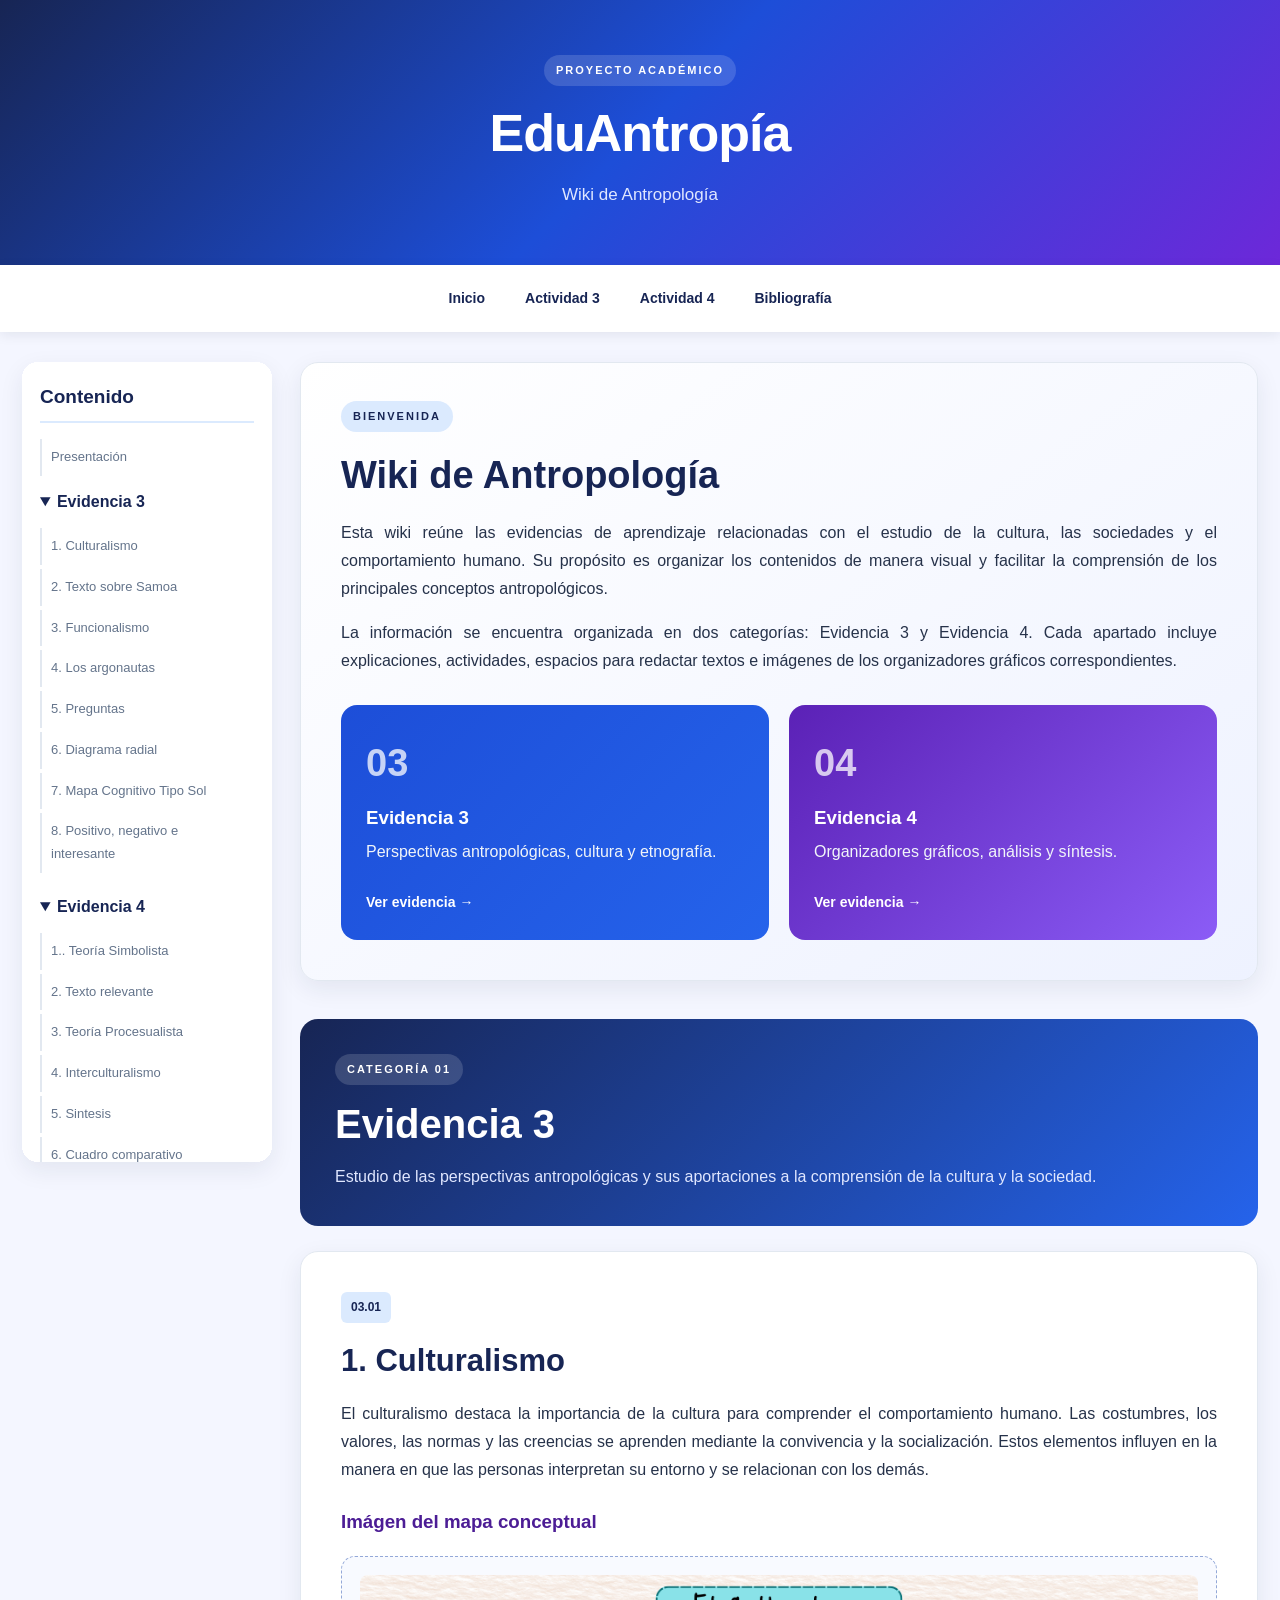
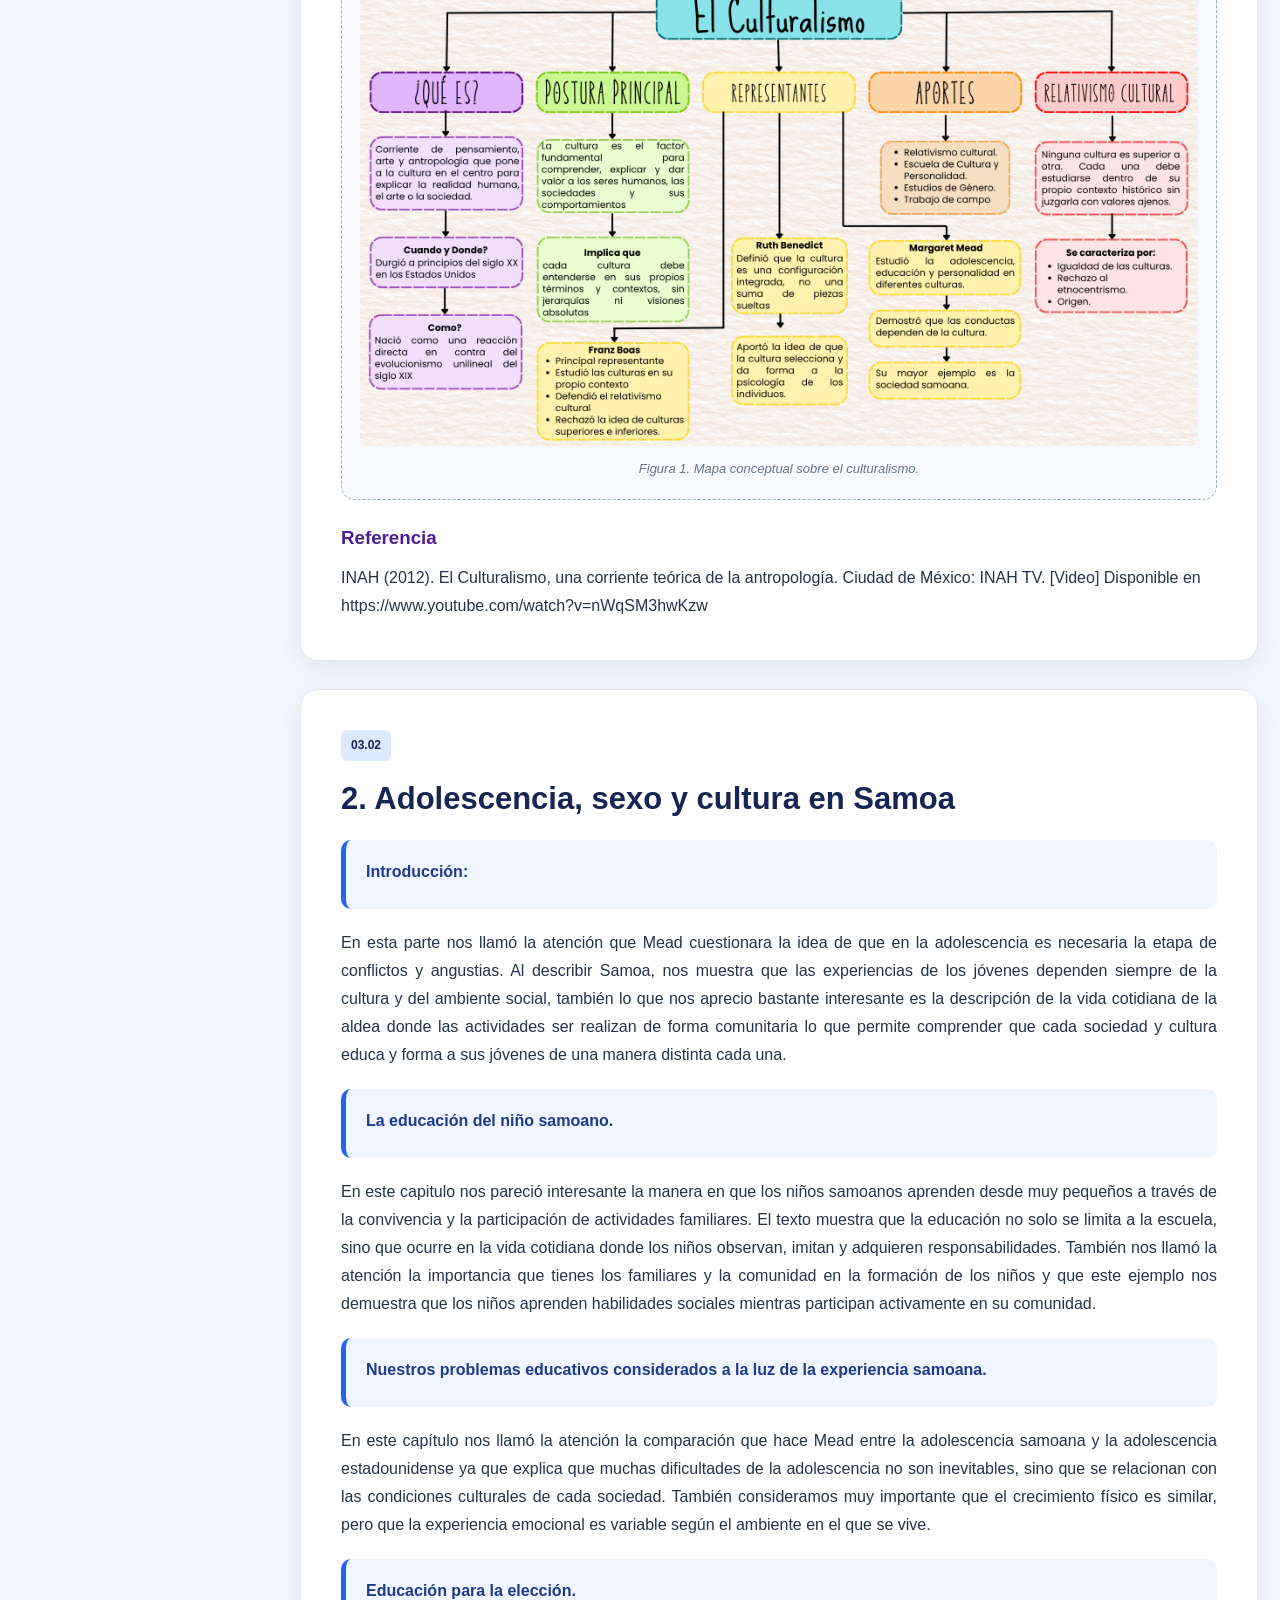
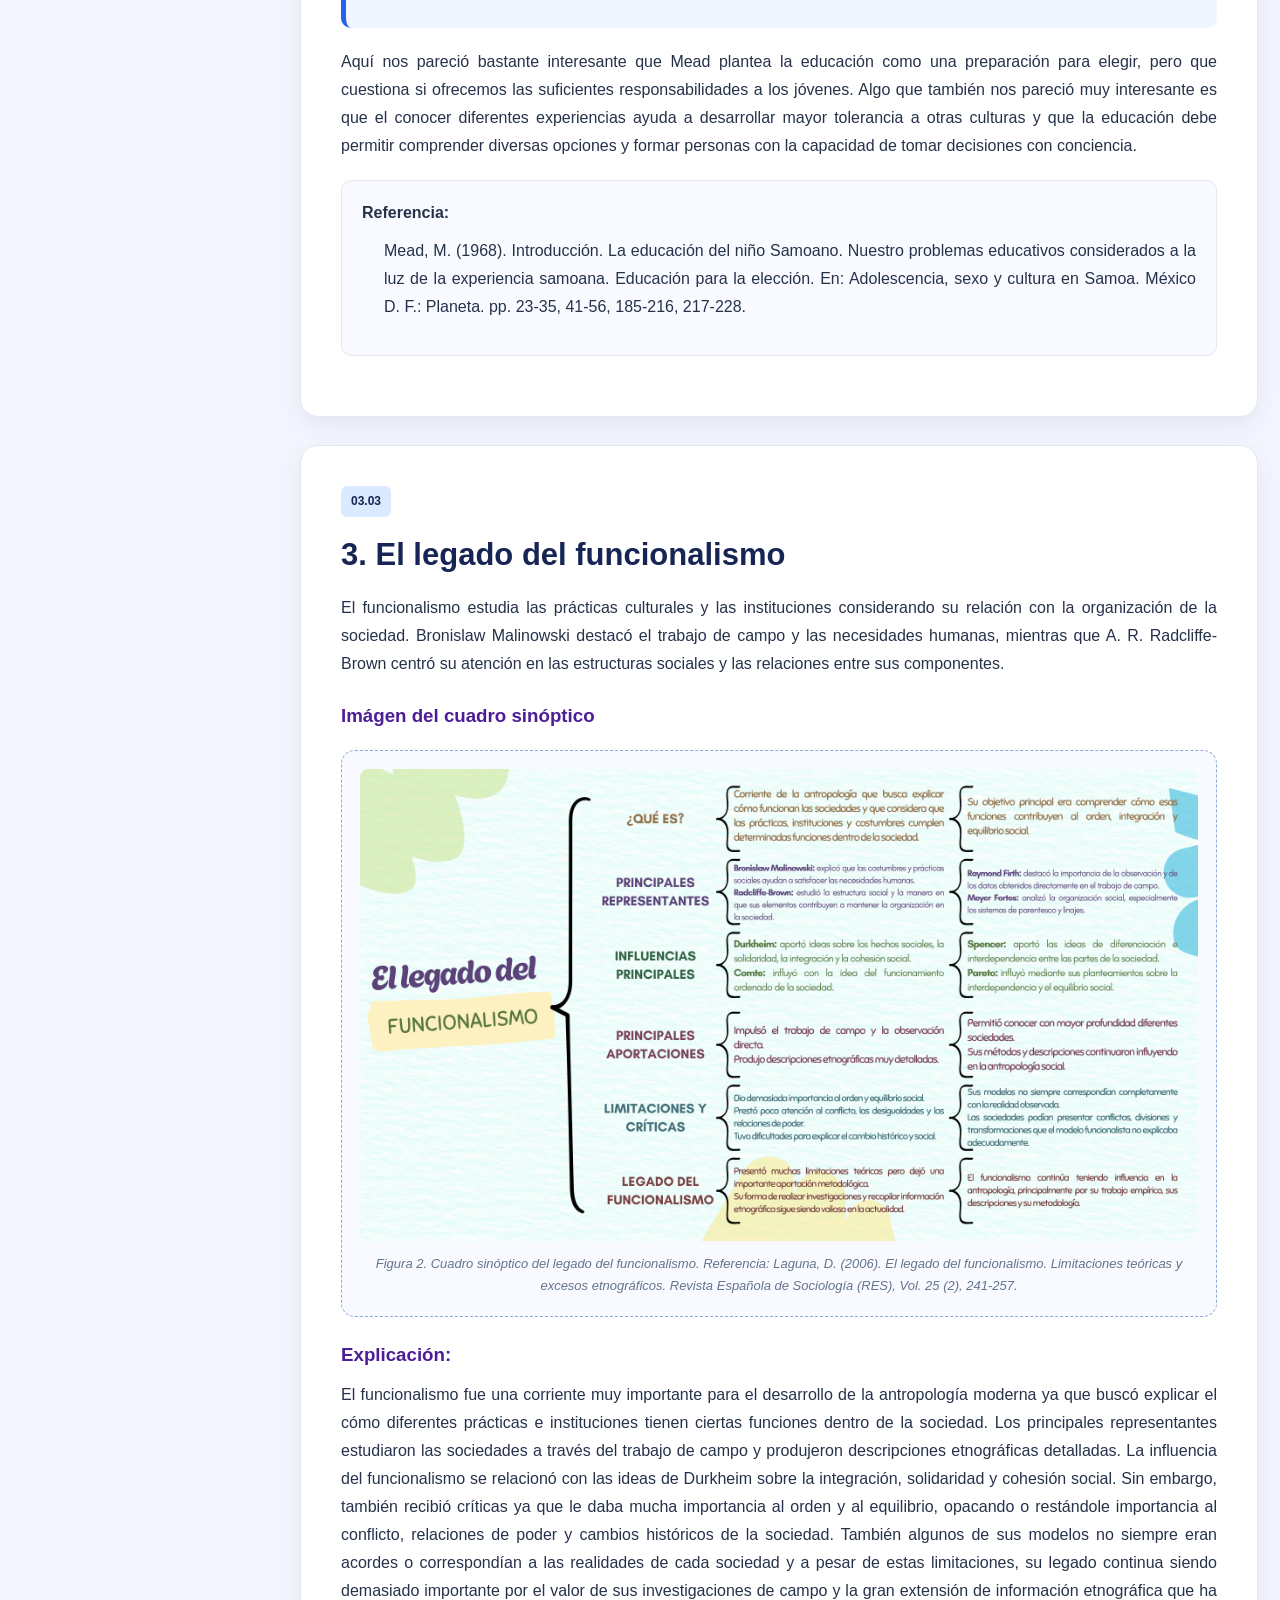
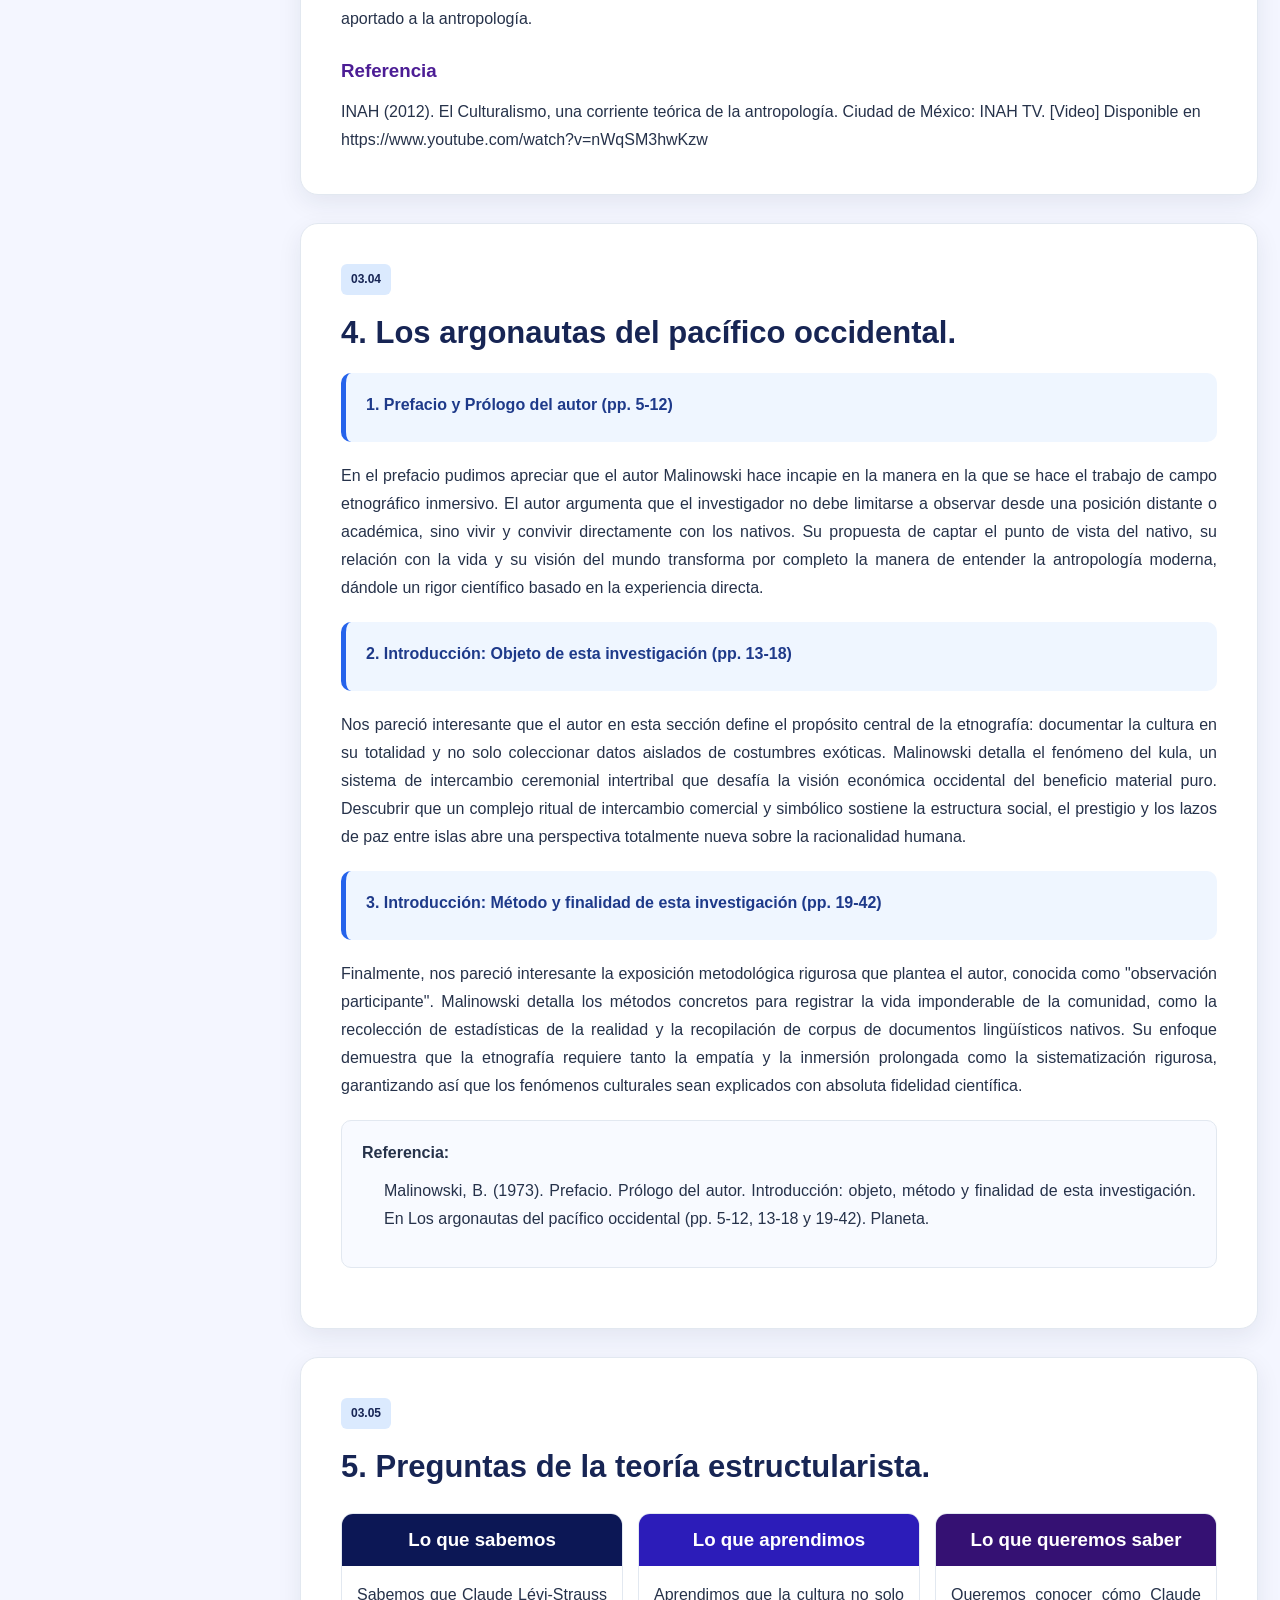
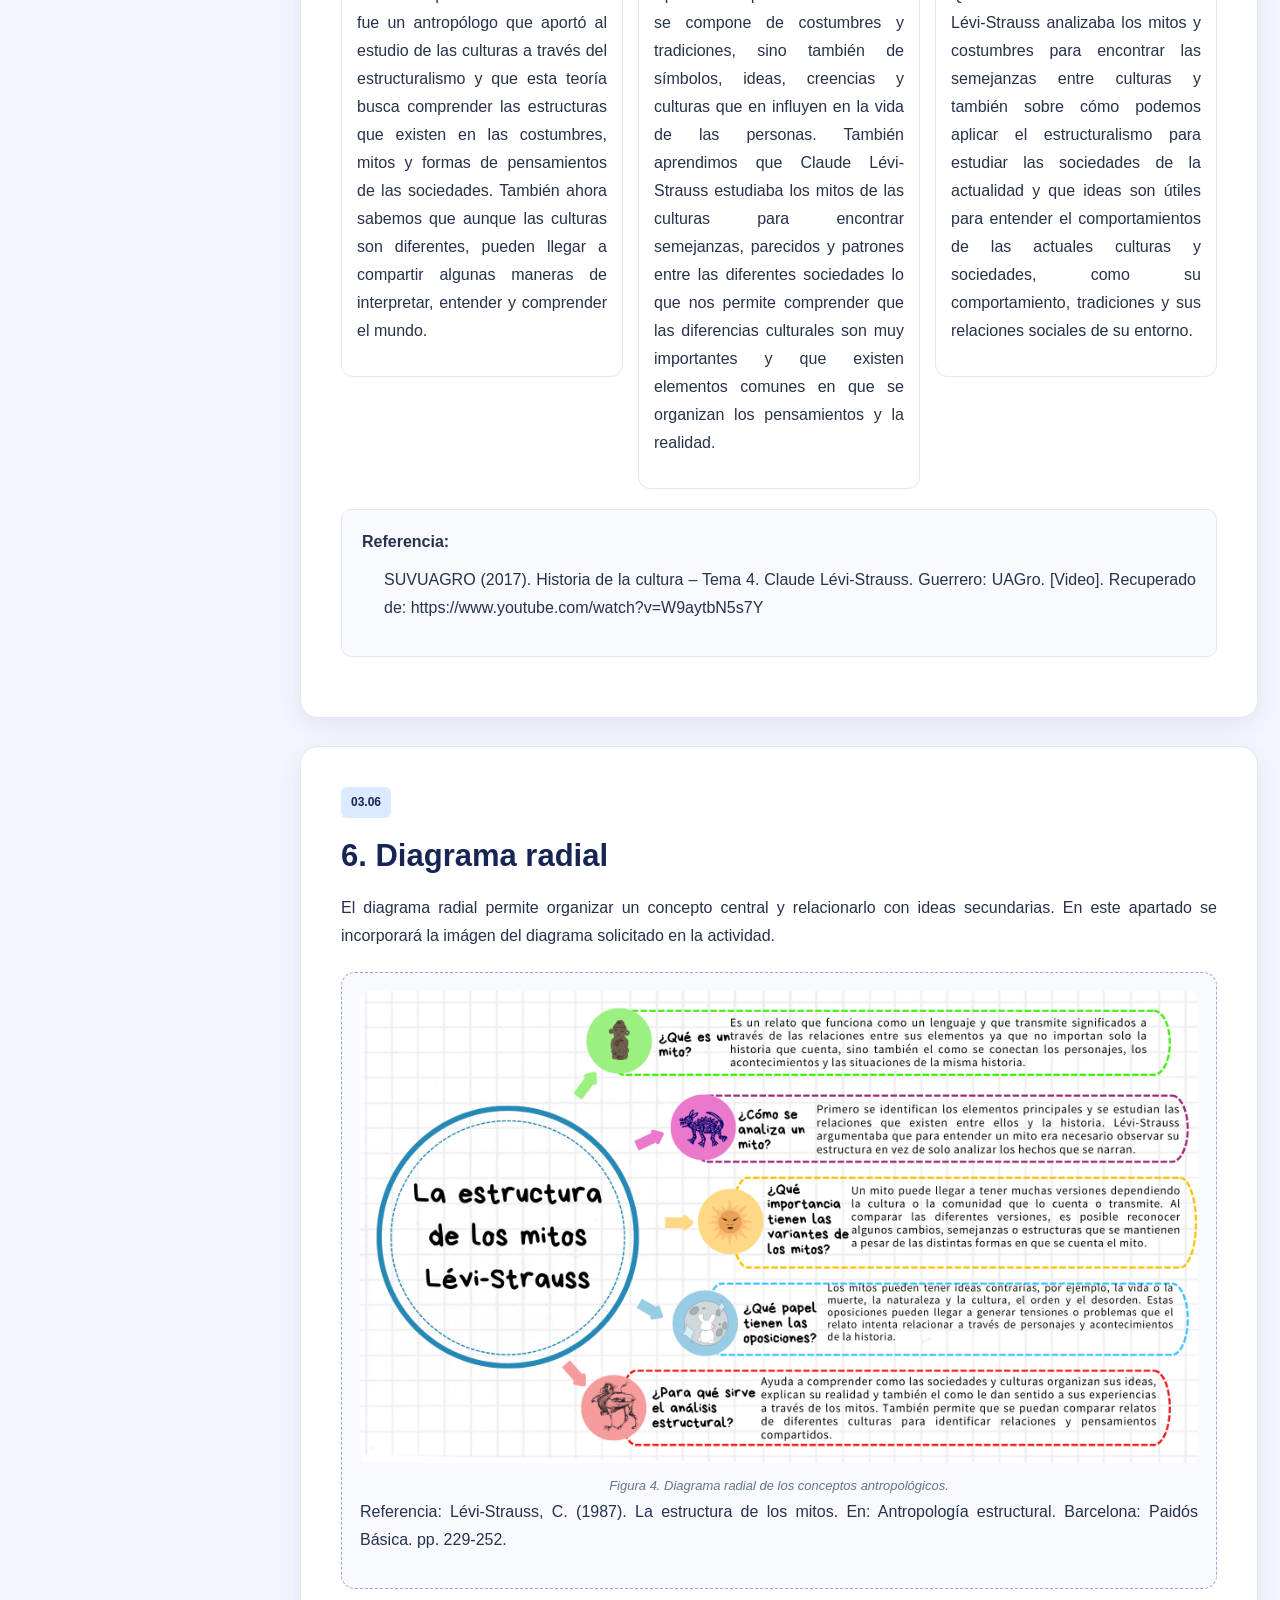
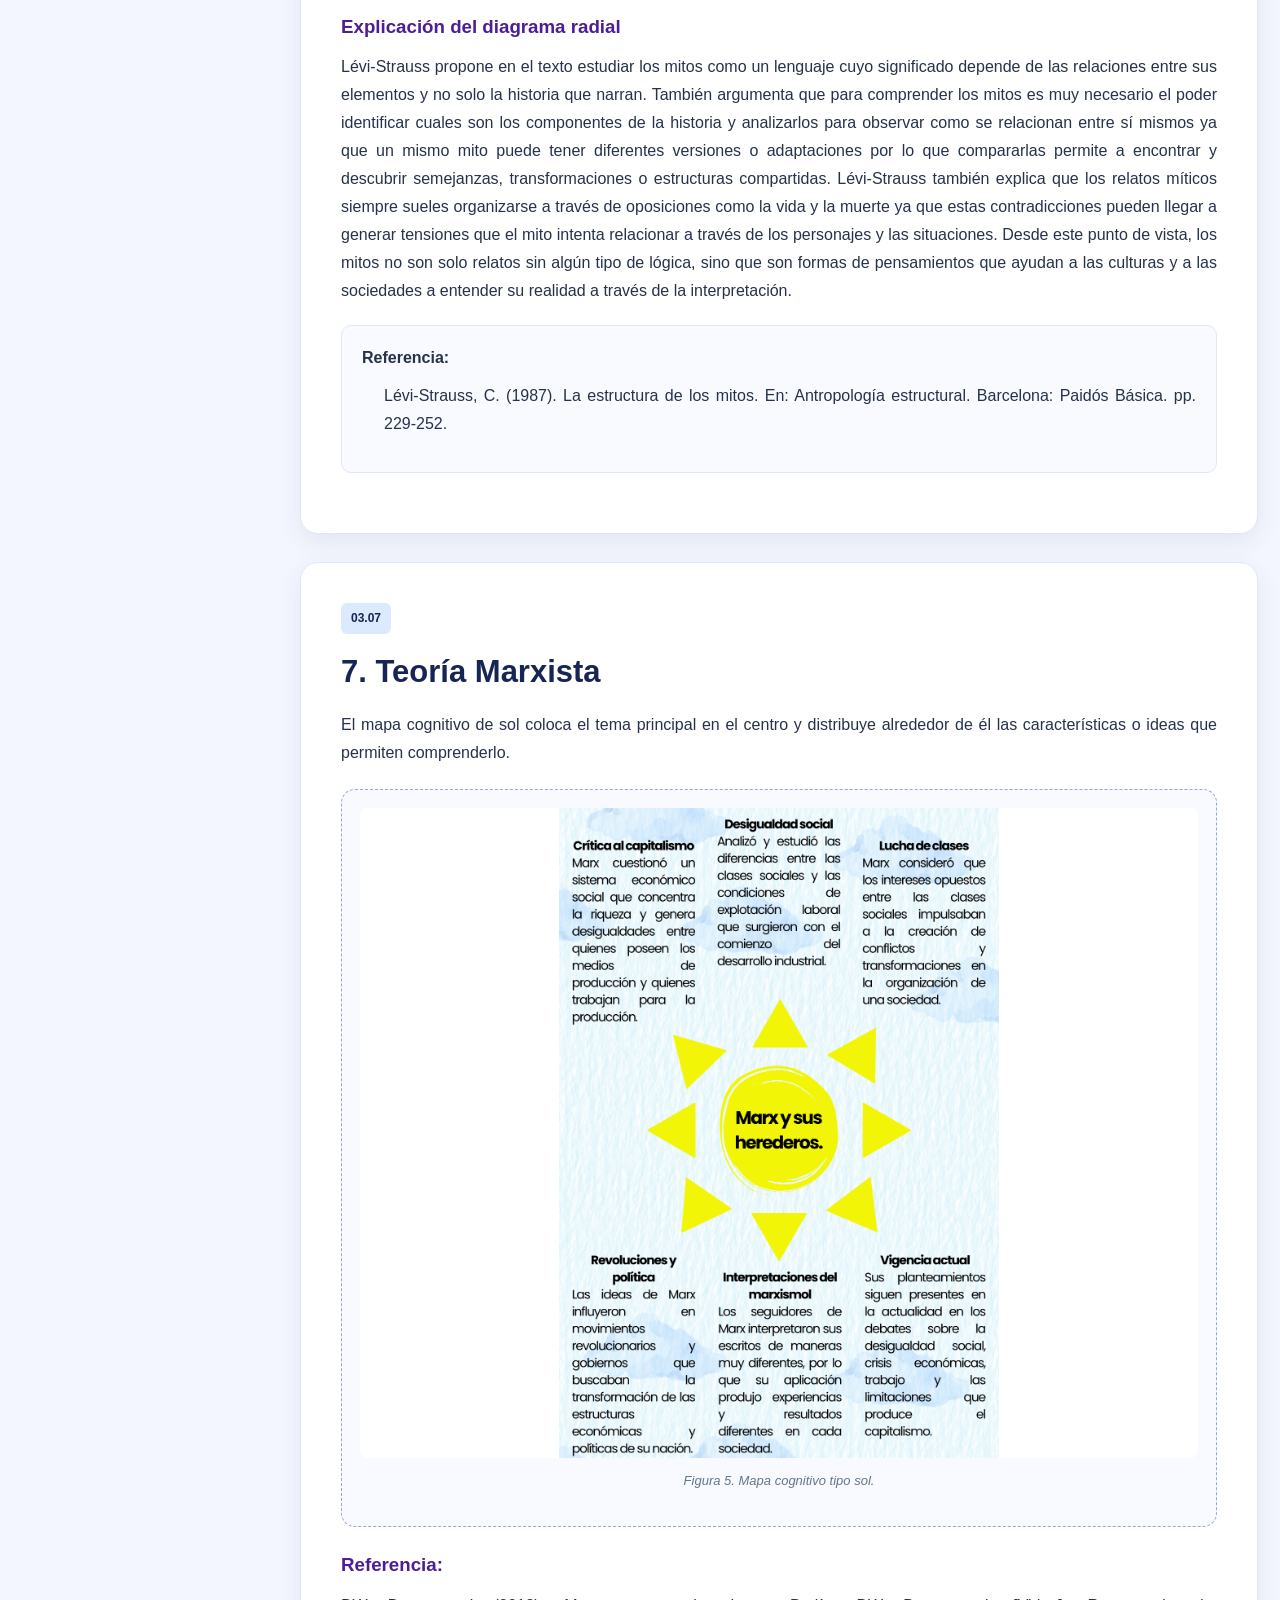
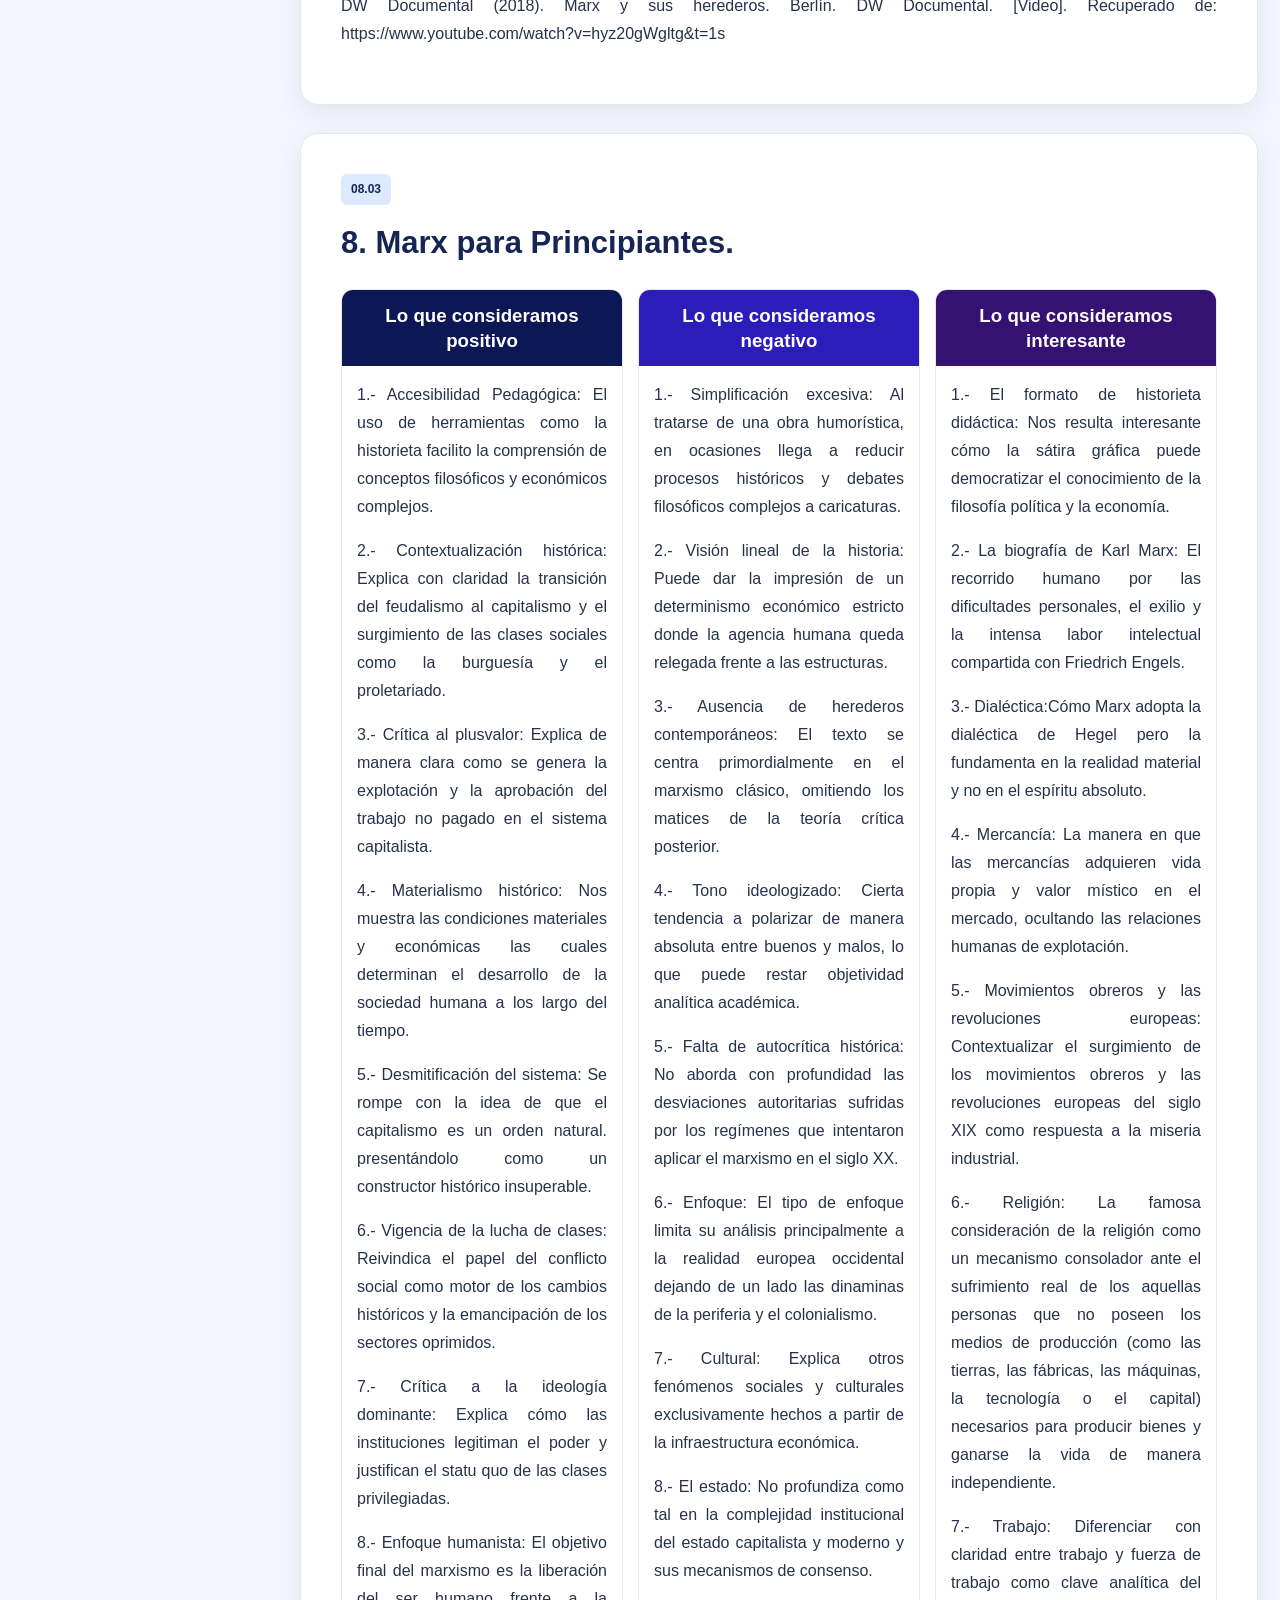
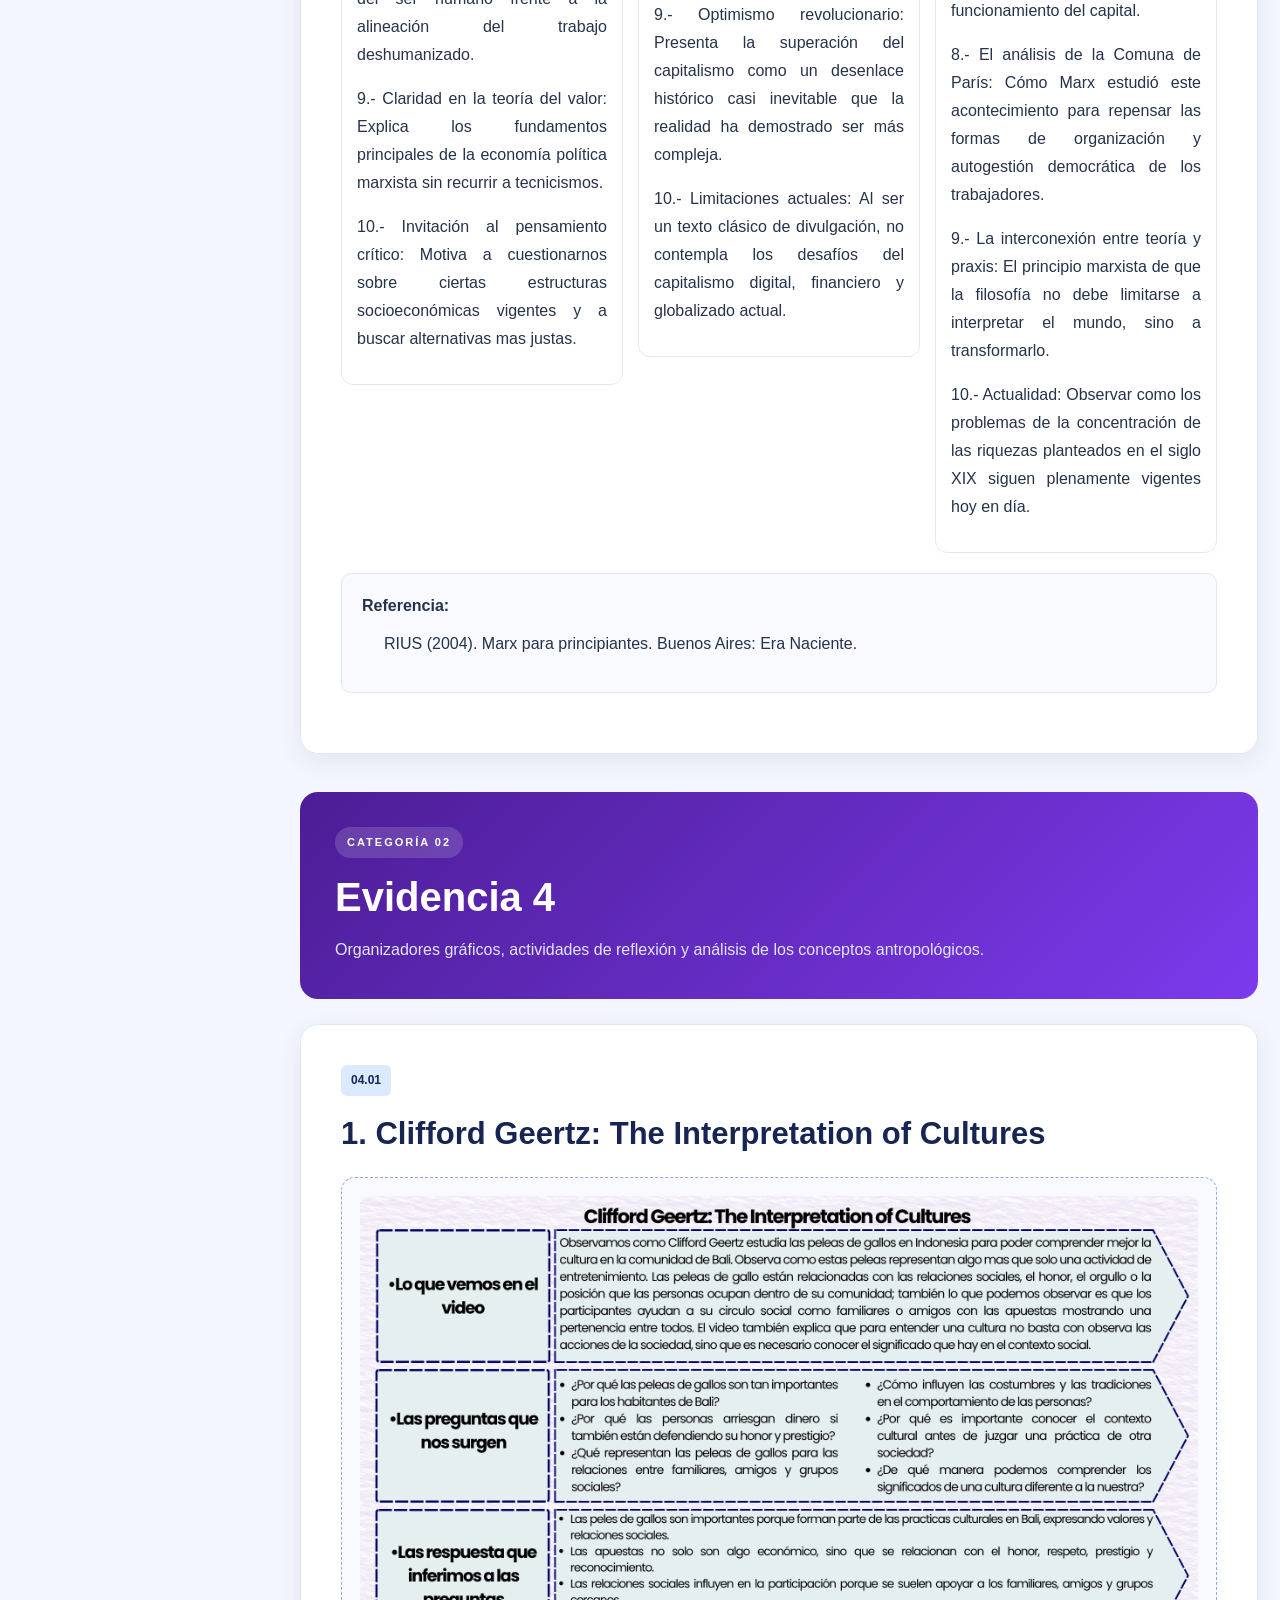
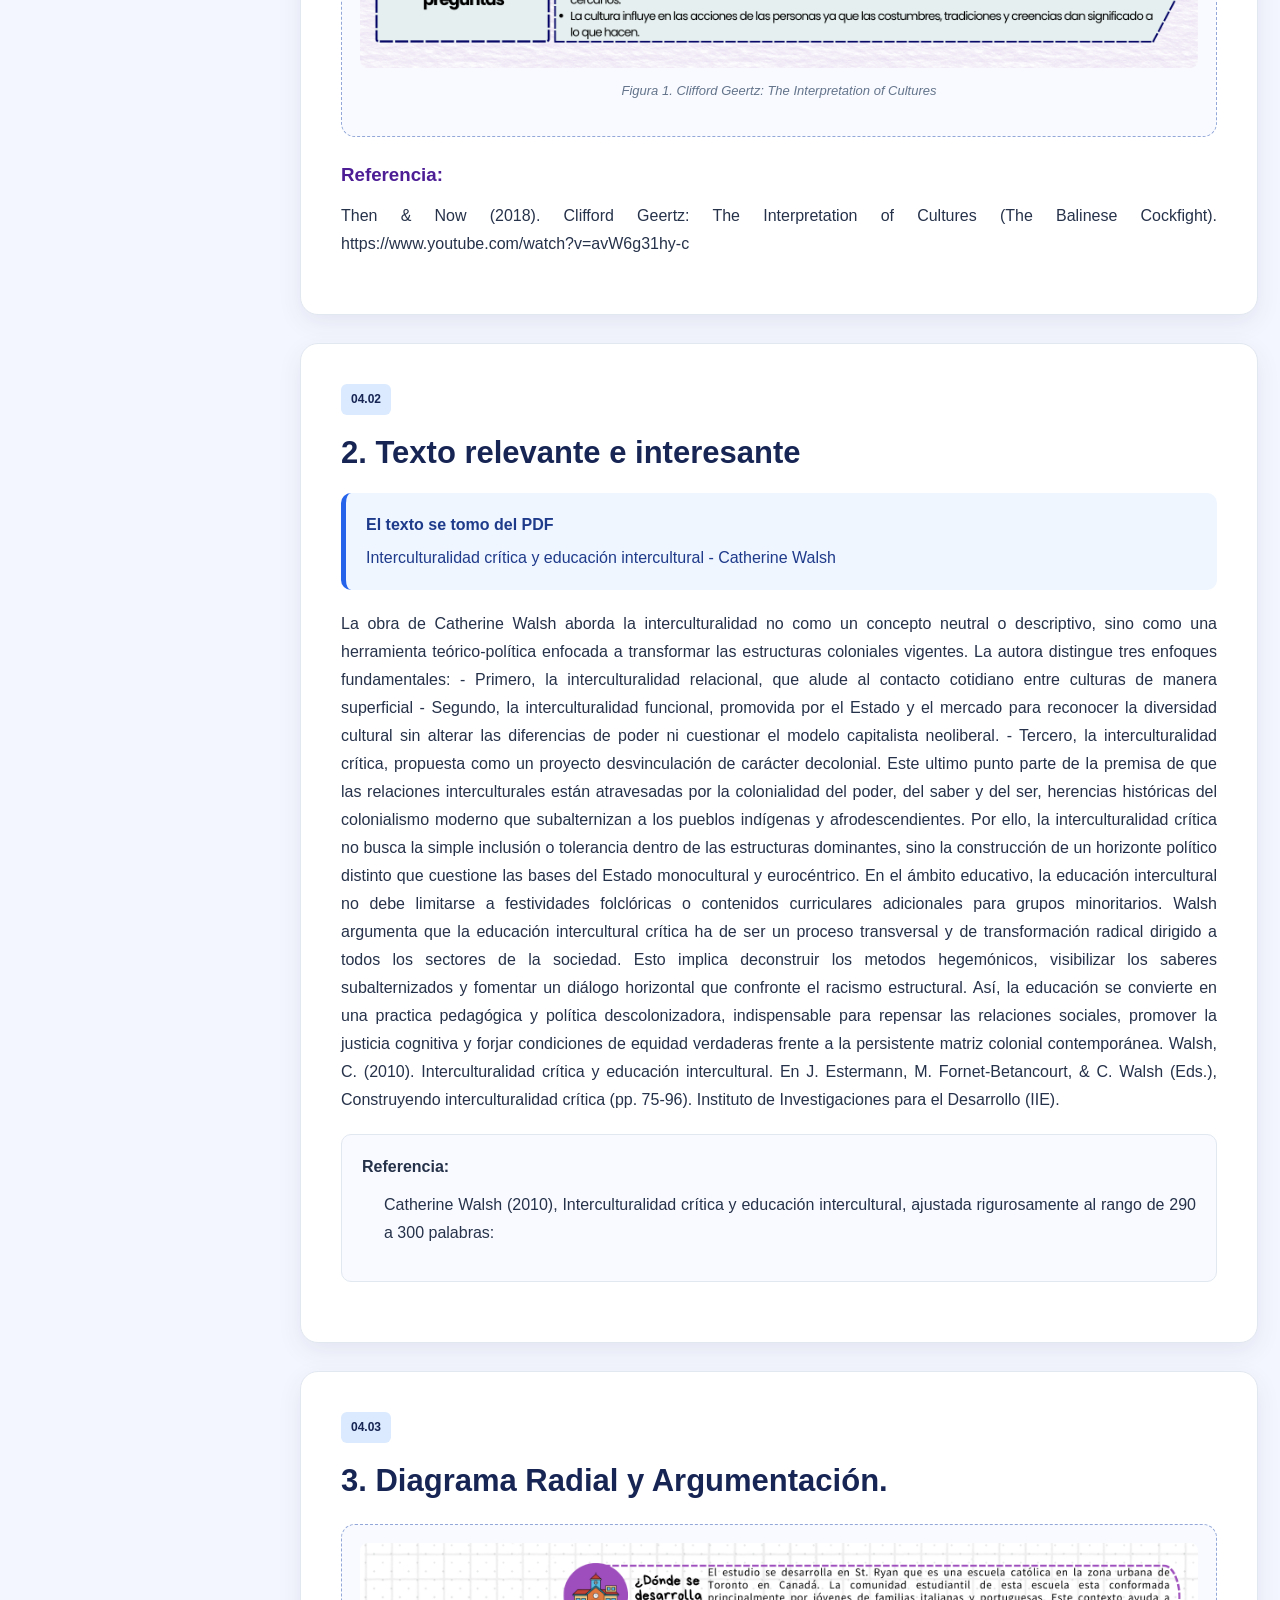
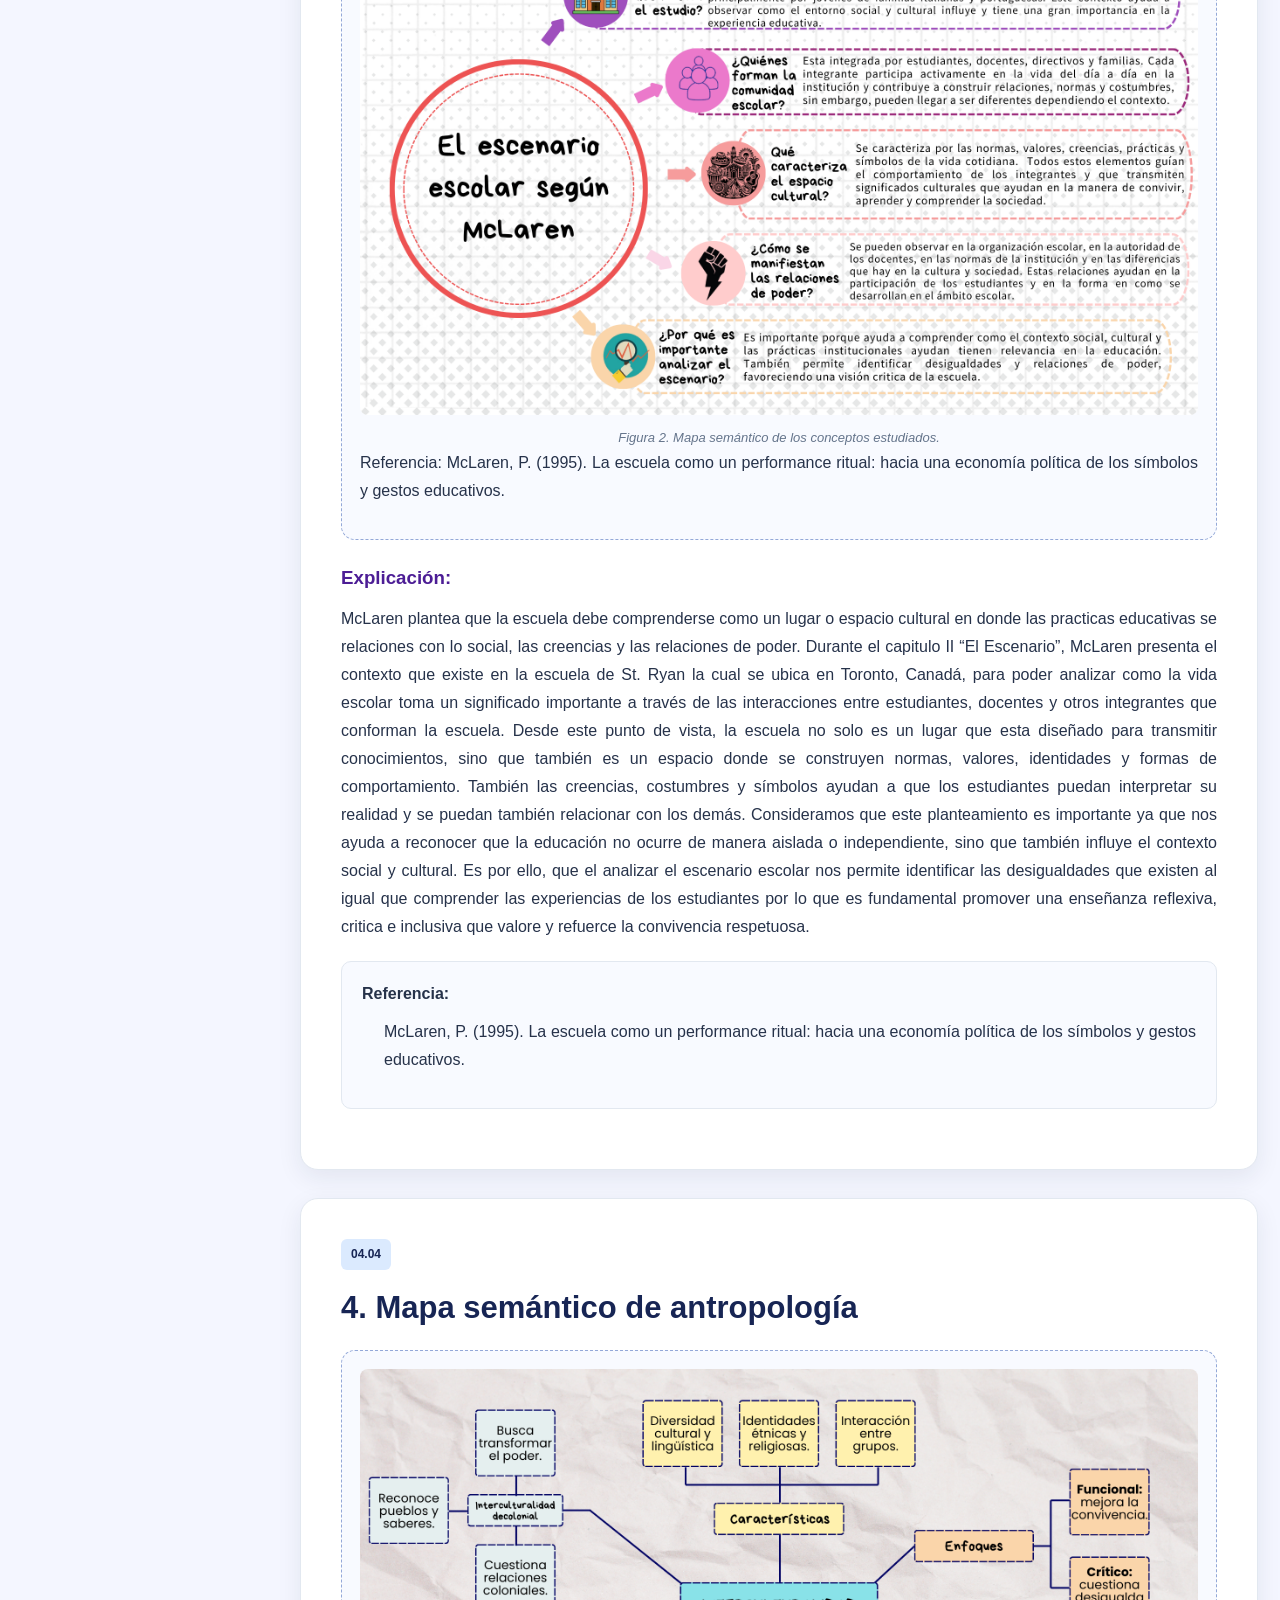
==== index.html @ 38ae7b13 "Rename EduAntropía.html to index.html" ====
<!DOCTYPE html>
<html lang="es">
<head>
    <meta charset="UTF-8">
    <meta name="viewport" content="width=device-width, initial-scale=1.0">
    <meta name="description" content="Wiki de Antropología con evidencias de aprendizaje 3 y 4.">
    <title>Wiki de Antropología | Actividades 3 y 4</title>
    <link rel="stylesheet" href="estilos.css">
</head>

<body>

    <!-- ENCABEZADO -->

    <header class="encabezado">
        <div class="encabezado-contenido">
            <span class="etiqueta">PROYECTO ACADÉMICO</span>
            <h1>EduAntropía</h1>
            <p>Wiki de Antropología</p>
        </div>
    </header>

    <!-- MENÚ PRINCIPAL -->

    <nav class="navegacion">
        <a href="#inicio">Inicio</a>
        <a href="#evidencia3">Actividad 3</a>
        <a href="#evidencia4">Actividad 4</a>
        <a href="#Bibliografía">Bibliografía</a>
    </nav>

    <main class="contenedor">

        <!-- MENÚ LATERAL -->

        <aside class="barra-lateral">
            <h2>Contenido</h2>

            <a href="#inicio">Presentación</a>

            <details open>
                <summary>Evidencia 3</summary>
                <a href="#culturalismo">1. Culturalismo</a>
                <a href="#samoa">2. Texto sobre Samoa</a>
                <a href="#funcionalismo">3. Funcionalismo</a>
                <a href="#argonautas">4. Los argonautas</a>
                <a href="#preguntas3">5. Preguntas</a>
                <a href="#radial">6. Diagrama radial</a>
                <a href="#mapa-sol">7. Mapa Cognitivo Tipo Sol</a>
                <a href="#pni">8. Positivo, negativo e interesante</a>
            </details>

            <details open>
                <summary>Evidencia 4</summary>
                <a href="#observaciones">1.. Teoría Simbolista </a>
                <a href="#texto-relevante">2. Texto relevante</a>
                <a href="#mapa-semantico">3. Teoría Procesualista</a>
                <a href="#interculturalidad">4. Interculturalismo</a>
                <a href="#sintesis">5. Sintesis</a>
                <a href="#comparativo">6. Cuadro comparativo</a>
            </details>

            <a href="#Bibliografía">Referencias</a>
        </aside>

        <!-- CONTENIDO -->

        <div class="contenido-principal">

            <!-- INICIO -->

            <section id="inicio" class="seccion portada">
                <span class="etiqueta">BIENVENIDA</span>
                <h2>Wiki de Antropología</h2>

                <p>
                    Esta wiki reúne las evidencias de aprendizaje relacionadas con
                    el estudio de la cultura, las sociedades y el comportamiento humano.
                    Su propósito es organizar los contenidos de manera visual y facilitar
                    la comprensión de los principales conceptos antropológicos.
                </p>

                <p>
                    La información se encuentra organizada en dos categorías:
                    Evidencia 3 y Evidencia 4. Cada apartado incluye explicaciones,
                    actividades, espacios para redactar textos e imágenes de los
                    organizadores gráficos correspondientes.
                </p>

                <div class="tarjetas-inicio">
                    <a href="#evidencia3" class="tarjeta tarjeta-azul">
                        <span class="numero-tarjeta">03</span>
                        <h3>Evidencia 3</h3>
                        <p>Perspectivas antropológicas, cultura y etnografía.</p>
                        <span class="boton-enlace">Ver evidencia →</span>
                    </a>

                    <a href="#evidencia4" class="tarjeta tarjeta-morada">
                        <span class="numero-tarjeta">04</span>
                        <h3>Evidencia 4</h3>
                        <p>Organizadores gráficos, análisis y síntesis.</p>
                        <span class="boton-enlace">Ver evidencia →</span>
                    </a>
                </div>
            </section>

            <!-- =====================================
                 EVIDENCIA 3
            ====================================== -->

            <section id="evidencia3" class="encabezado-evidencia">
                <span class="etiqueta">CATEGORÍA 01</span>
                <h2>Evidencia 3</h2>
                <p>
                    Estudio de las perspectivas antropológicas y sus aportaciones
                    a la comprensión de la cultura y la sociedad.
                </p>
            </section>

            <!-- 1. CULTURALISMO -->

            <section id="culturalismo" class="seccion">
                <span class="numero-seccion">03.01</span>
                <h2>1. Culturalismo</h2>

                <p>
                    El culturalismo destaca la importancia de la cultura para comprender
                    el comportamiento humano. Las costumbres, los valores, las normas y
                    las creencias se aprenden mediante la convivencia y la socialización.
                    Estos elementos influyen en la manera en que las personas interpretan
                    su entorno y se relacionan con los demás.
                </p>

                <h3>Imágen del mapa conceptual</h3>

                <div class="espacio-imagen">
                    <img
                        src="wiki.png"
                        alt="Mapa conceptual del culturalismo"
                        class="imagen-evidencia"
                    >
                    <p class="pie-imagen">
                        Figura 1. Mapa conceptual sobre el culturalismo.
                    </p>
                </div>

                <h3>Referencia</h3>

                <p1>INAH (2012). El Culturalismo, una corriente teórica de la antropología. Ciudad de México: INAH TV. [Video] Disponible en https://www.youtube.com/watch?v=nWqSM3hwKzw</p1>
                
            </section>

            <!-- 2. TEXTO DE SAMOA -->

            <section id="samoa" class="seccion">
                <span class="numero-seccion">03.02</span>
                <h2>2. Adolescencia, sexo y cultura en Samoa</h2>

                <div class="instrucciones">
                    <strong>Introducción:</strong>
                </div>

                <p>
                    En esta parte nos llamó la atención que Mead cuestionara la idea de que en la adolescencia es necesaria la etapa de conflictos y angustias. Al describir Samoa, nos muestra que las experiencias de los jóvenes dependen siempre de la cultura y del ambiente social, también lo que nos aprecio bastante interesante es la descripción de la vida cotidiana de la aldea donde las actividades ser realizan de forma comunitaria lo que permite comprender que cada sociedad y cultura educa y forma a sus jóvenes de una manera distinta cada una. 
                </p>

                <div class="instrucciones">
                    <strong>La educación del niño samoano.</strong>
                </div>

                <p>
                    En este capitulo nos pareció interesante la manera en que los niños samoanos aprenden desde muy pequeños a través de la convivencia y la participación de actividades familiares. El texto muestra que la educación no solo se limita a la escuela, sino que ocurre en la vida cotidiana donde los niños observan, imitan y adquieren responsabilidades. También nos llamó la atención la importancia que tienes los familiares y la comunidad en la formación de los niños y que este ejemplo nos demuestra que los niños aprenden habilidades sociales mientras participan activamente en su comunidad. 
                </p>

                 <div class="instrucciones">
                    <strong>Nuestros problemas educativos considerados a la luz de la experiencia samoana.</strong>
                </div>

                <p>
                    En este capítulo nos llamó la atención la comparación que hace Mead entre la adolescencia samoana y la adolescencia estadounidense ya que explica que muchas dificultades de la adolescencia no son inevitables, sino que se relacionan con las condiciones culturales de cada sociedad. También consideramos muy importante que el crecimiento físico es similar, pero que la experiencia emocional es variable según el ambiente en el que se vive. 
                </p>

                 <div class="instrucciones">
                    <strong>Educación para la elección.</strong>
                </div>

                <p>
                    Aquí nos pareció bastante interesante que Mead plantea la educación como una preparación para elegir, pero que cuestiona si ofrecemos las suficientes responsabilidades a los jóvenes. Algo que también nos pareció muy interesante es que el conocer diferentes experiencias ayuda a desarrollar mayor tolerancia a otras culturas y que la educación debe permitir comprender diversas opciones y formar personas con la capacidad de tomar decisiones con conciencia. 
                </p>


                <div class="ayuda-escritura">
                    <strong>Referencia:</strong>
                    <ul>
                        <p>
                            Mead, M. (1968). Introducción. La educación del niño Samoano. Nuestro problemas educativos considerados a la luz de la experiencia samoana. Educación para la elección. En: Adolescencia, sexo y cultura en Samoa. México D. F.: Planeta. pp. 23-35, 41-56, 185-216, 217-228.
                        </p>
                    </ul>
                </div>
               
            </section>

            <!-- 3. FUNCIONALISMO -->

            <section id="funcionalismo" class="seccion">
                <span class="numero-seccion">03.03</span>
                <h2>3. El legado del funcionalismo</h2>

                <p>
                    El funcionalismo estudia las prácticas culturales y las instituciones
                    considerando su relación con la organización de la sociedad.
                    Bronislaw Malinowski destacó el trabajo de campo y las necesidades
                    humanas, mientras que A. R. Radcliffe-Brown centró su atención en
                    las estructuras sociales y las relaciones entre sus componentes.
                </p>

                <h3>Imágen del cuadro sinóptico</h3>

                <div class="espacio-imagen">
                    <img
                        src="3.3.png"
                        alt="Cuadro sinóptico sobre el funcionalismo"
                        class="imagen-evidencia"
                    >
                    <p class="pie-imagen">
                        Figura 2. Cuadro sinóptico del legado del funcionalismo.
                        Referencia: Laguna, D. (2006). El legado del funcionalismo. Limitaciones teóricas y excesos etnográficos. Revista Española de Sociología (RES), Vol. 25 (2), 241-257.
                    </p>
                </div>

                <h3>Explicación:</h3>

                <p>El funcionalismo fue una corriente muy importante para el desarrollo de la antropología moderna ya que buscó explicar el cómo diferentes prácticas e instituciones tienen ciertas funciones dentro de la sociedad. Los principales representantes estudiaron las sociedades a través del trabajo de campo y produjeron descripciones etnográficas detalladas. La influencia del funcionalismo se relacionó con las ideas de Durkheim sobre la integración, solidaridad y cohesión social. Sin embargo, también recibió críticas ya que le daba mucha importancia al orden y al equilibrio, opacando o restándole importancia al conflicto, relaciones de poder y cambios históricos de la sociedad. También algunos de sus modelos no siempre eran acordes o correspondían a las realidades de cada sociedad y a pesar de estas limitaciones, su legado continua siendo demasiado importante por el valor de sus investigaciones de campo y la gran extensión de información etnográfica que ha aportado a la antropología. </p>

                <h3>Referencia</h3>

                <p1>INAH (2012). El Culturalismo, una corriente teórica de la antropología. Ciudad de México: INAH TV. [Video] Disponible en https://www.youtube.com/watch?v=nWqSM3hwKzw</p1>
                
            </section>

            <!-- 4. ARGONAUTAS -->

            <section id="argonautas" class="seccion">
                <span class="numero-seccion">03.04</span>
                <h2>4. Los argonautas del pacífico occidental.</h2>

                <div class="instrucciones">
                    <strong>1. Prefacio y Prólogo del autor (pp. 5-12)</strong>
                </div>

                <p>
                    En el prefacio pudimos apreciar que el autor Malinowski hace incapie en la manera en la que se hace el trabajo de campo etnográfico inmersivo. El autor argumenta que el investigador no debe limitarse a observar desde una posición distante o académica, sino vivir y convivir directamente con los nativos. Su propuesta de captar el punto de vista del nativo, su relación con la vida y su visión del mundo transforma por completo la manera de entender la antropología moderna, dándole un rigor científico basado en la experiencia directa.
                </p>

                <div class="instrucciones">
                    <strong>2. Introducción: Objeto de esta investigación (pp. 13-18) </strong>
                </div>

                <p>
                    Nos pareció interesante que el autor en esta sección define el propósito central de la etnografía: documentar la cultura en su totalidad y no solo coleccionar datos aislados de costumbres exóticas. Malinowski detalla el fenómeno del kula, un sistema de intercambio ceremonial intertribal que desafía la visión económica occidental del beneficio material puro. Descubrir que un complejo ritual de intercambio comercial y simbólico sostiene la estructura social, el prestigio y los lazos de paz entre islas abre una perspectiva totalmente nueva sobre la racionalidad humana.
                </p>

                 <div class="instrucciones">
                    <strong>3. Introducción: Método y finalidad de esta investigación (pp. 19-42) </strong>
                </div>

                <p>
                    Finalmente, nos pareció interesante la exposición metodológica rigurosa que plantea el autor, conocida como "observación participante". Malinowski detalla los métodos concretos para registrar la vida imponderable de la comunidad, como la recolección de estadísticas de la realidad y la recopilación de corpus de documentos lingüísticos nativos. Su enfoque demuestra que la etnografía requiere tanto la empatía y la inmersión prolongada como la sistematización rigurosa, garantizando así que los fenómenos culturales sean explicados con absoluta fidelidad científica.
                </p>

                <div class="ayuda-escritura">
                    <strong>Referencia:</strong>
                    <ul>
                        <p>
                            Malinowski, B. (1973). Prefacio. Prólogo del autor. Introducción: objeto, método y finalidad de esta investigación. En Los argonautas del pacífico occidental (pp. 5-12, 13-18 y 19-42). Planeta.
                        </p>
                    </ul>
                </div>
            </section>

            <!-- 5. PREGUNTAS -->

            <section id="preguntas3" class="seccion">
                <span class="numero-seccion">03.05</span>
                <h2>5. Preguntas de la teoría estructularista.</h2>

                <div class="pni-contenedor">
                    <article class="pni-columna positivo">
                        <h3>Lo que sabemos</h3>
                        <p>Sabemos que Claude Lévi-Strauss fue un antropólogo que aportó al estudio de las culturas a través del estructuralismo y que esta teoría busca comprender las estructuras que existen en las costumbres, mitos y formas de pensamientos de las sociedades. También ahora sabemos que aunque las culturas son diferentes, pueden llegar a compartir algunas maneras de interpretar, entender y comprender el mundo.</p>
                    </article>

                    <article class="pni-columna negativo">
                        <h3>Lo que aprendimos</h3>
                        <p>Aprendimos que la cultura no solo se compone de costumbres y tradiciones, sino también de símbolos, ideas, creencias y culturas que en influyen en la vida de las personas. También aprendimos que Claude Lévi-Strauss estudiaba los mitos de las culturas para encontrar semejanzas, parecidos y patrones entre las diferentes sociedades lo que nos permite comprender que las diferencias culturales son muy importantes y que existen elementos comunes en que se organizan los pensamientos y la realidad. </p>
                    </article>

                    <article class="pni-columna interesante">
                        <h3>Lo que queremos saber</h3>
                        <p>Queremos conocer cómo Claude Lévi-Strauss analizaba los mitos y costumbres para encontrar las semejanzas entre culturas y también sobre cómo podemos aplicar el estructuralismo para estudiar las sociedades de la actualidad y que ideas son útiles para entender el comportamientos de las actuales culturas y sociedades, como su comportamiento, tradiciones y sus relaciones sociales de su entorno.</p>
                    </article>
                </div>

                <div class="ayuda-escritura">
                    <strong>Referencia:</strong>
                    <ul>
                        <p>
                            SUVUAGRO (2017). Historia de la cultura – Tema 4.  Claude Lévi-Strauss. Guerrero: UAGro. [Video]. Recuperado de: https://www.youtube.com/watch?v=W9aytbN5s7Y 
                        </p>
                    </ul>
                </div>
            </section>

             <!-- 1. DIAGRAMA RADIAL -->

            <section id="radial" class="seccion">
                <span class="numero-seccion">03.06</span>
                <h2>6. Diagrama radial</h2>

                <p>
                    El diagrama radial permite organizar un concepto central y relacionarlo
                    con ideas secundarias. En este apartado se incorporará la imágen del
                    diagrama solicitado en la actividad.
                </p>

                <div class="espacio-imagen">
                    <img
                        src="radial diagrama.png"
                        alt="Diagrama radial de antropología"
                        class="imagen-evidencia"
                    >
                    <p class="pie-imagen">
                        Figura 4. Diagrama radial de los conceptos antropológicos.</p>
                        <p>
                        Referencia: Lévi-Strauss, C. (1987). La estructura de los mitos. En: Antropología estructural. Barcelona: Paidós Básica. pp. 229-252.
                    </p>
                </div>

                <h3>Explicación del diagrama radial</h3>

                <p>Lévi-Strauss propone en el texto estudiar los mitos como un lenguaje cuyo significado depende de las relaciones entre sus elementos y no solo la historia que narran. También argumenta que para comprender los mitos es muy necesario el poder identificar cuales son los componentes de la historia y analizarlos para observar como se relacionan entre sí mismos ya que un mismo mito puede tener diferentes versiones o adaptaciones por lo que compararlas permite a encontrar y descubrir semejanzas, transformaciones o estructuras compartidas. Lévi-Strauss también explica que los relatos míticos siempre sueles organizarse a través de oposiciones como la vida y la muerte ya que estas contradicciones pueden llegar a generar tensiones que el mito intenta relacionar a través de los personajes y las situaciones. Desde este punto de vista, los mitos no son solo relatos sin algún tipo de lógica, sino que son formas de pensamientos que ayudan a las culturas y a las sociedades a entender su realidad a través de la interpretación. </p>

                <div class="ayuda-escritura">
                    <strong>Referencia:</strong>
                    <ul>
                        <p>
                            Lévi-Strauss, C. (1987). La estructura de los mitos. En: Antropología estructural. Barcelona: Paidós Básica. pp. 229-252.
                        </p>
                    </ul>
                </div>
            </section>

            <!-- 2. MAPA COGNITIVO DE SOL -->

            <section id="mapa-sol" class="seccion">
                <span class="numero-seccion">03.07</span>
                <h2>7. Teoría Marxista</h2>

                <p>
                    El mapa cognitivo de sol coloca el tema principal en el centro y
                    distribuye alrededor de él las características o ideas que permiten
                    comprenderlo.
                </p>

                <div class="espacio-imagen">
                    <img
                        src="sol.png"
                        alt="Mapa cognitivo de sol"
                        class="imagen-evidencia"
                    >
                    <p class="pie-imagen">
                        Figura 5. Mapa cognitivo tipo sol.</p>
                    </p>
                </div>

                <h3>Referencia:</h3>

                <p> DW Documental (2018). Marx y sus herederos. Berlín. DW Documental. [Video]. Recuperado de: https://www.youtube.com/watch?v=hyz20gWgltg&t=1s </p>
            </section>

            <!-- 3. PNI -->

            <section id="pni" class="seccion">
                <span class="numero-seccion">08.03</span>
                <h2>8. Marx para Principiantes.</h2>

                <div class="pni-contenedor">
                    <article class="pni-columna positivo">
                        <h3>Lo que consideramos positivo</h3>
                        <p>1.- Accesibilidad Pedagógica: El uso de herramientas como la historieta facilito la comprensión de conceptos filosóficos y económicos complejos. </p>
                        <p>2.- Contextualización histórica: Explica con claridad la transición del feudalismo al capitalismo y el surgimiento de las clases sociales como la burguesía y el proletariado. </p>
                        <p>3.- Crítica al plusvalor: Explica de manera clara como se genera la explotación y la aprobación del trabajo no pagado en el sistema capitalista.</p>
                        <p>4.- Materialismo histórico: Nos muestra las condiciones materiales y económicas las cuales determinan el desarrollo de la sociedad humana a los largo del tiempo. </p>
                        <p>5.- Desmitificación del sistema: Se rompe con la idea de que el capitalismo es un orden natural. presentándolo como un constructor histórico insuperable. </p>
                        <p>6.- Vigencia de la lucha de clases: Reivindica el papel del conflicto social como motor de los cambios históricos y la emancipación de los sectores oprimidos.</p>
                        <p>7.- Crítica a la ideología dominante: Explica cómo las instituciones legitiman el poder y justifican el statu quo de las clases privilegiadas.</p>
                        <p>8.- Enfoque humanista: El objetivo final del marxismo es la liberación del ser humano frente a la alineación del trabajo deshumanizado. </p>
                        <p>9.- Claridad en la teoría del valor: Explica los fundamentos principales de la economía política marxista sin recurrir a tecnicismos.</p>
                        <p>10.- Invitación al pensamiento crítico: Motiva a cuestionarnos sobre ciertas estructuras socioeconómicas vigentes y a buscar alternativas mas justas.  </p>
                    </article>

                    <article class="pni-columna negativo">
                        <h3>Lo que consideramos negativo</h3>
                        <p>1.- Simplificación excesiva: Al tratarse de una obra humorística, en ocasiones llega a reducir procesos históricos y debates filosóficos complejos a caricaturas.</p>
                        <p>2.- Visión lineal de la historia: Puede dar la impresión de un determinismo económico estricto donde la agencia humana queda relegada frente a las estructuras.</p>
                        <p>3.- Ausencia de herederos contemporáneos: El texto se centra primordialmente en el marxismo clásico, omitiendo los matices de la teoría crítica posterior.</p>
                        <p>4.- Tono ideologizado: Cierta tendencia a polarizar de manera absoluta entre buenos y malos, lo que puede restar objetividad analítica académica.</p>
                        <p>5.- Falta de autocrítica histórica: No aborda con profundidad las desviaciones autoritarias sufridas por los regímenes que intentaron aplicar el marxismo en el siglo XX.</p>
                        <p>6.- Enfoque: El tipo de enfoque limita su análisis principalmente a la realidad europea occidental dejando de un lado las dinaminas de la periferia y el colonialismo. </p>
                        <p>7.- Cultural: Explica otros fenómenos sociales y culturales exclusivamente hechos a partir de la infraestructura económica. </p>
                        <p>8.- El estado: No profundiza como tal en la complejidad institucional del estado capitalista y moderno y sus mecanismos de consenso. </p>
                        <p>9.- Optimismo revolucionario: Presenta la superación del capitalismo como un desenlace histórico casi inevitable que la realidad ha demostrado ser más compleja. </p>
                        <p>10.- Limitaciones actuales: Al ser un texto clásico de divulgación, no contempla los desafíos del capitalismo digital, financiero y globalizado actual.</p>
                    </article>

                    <article class="pni-columna interesante">
                        <h3>Lo que consideramos interesante</h3>
                        <p>1.- El formato de historieta didáctica: Nos resulta interesante cómo la sátira gráfica puede democratizar el conocimiento de la filosofía política y la economía.</p>
                    <p>2.- La biografía de Karl Marx: El recorrido humano por las dificultades personales, el exilio y la intensa labor intelectual compartida con Friedrich Engels.</p>
                    <p>3.- Dialéctica:Cómo Marx adopta la dialéctica de Hegel pero la fundamenta en la realidad material y no en el espíritu absoluto.</p>
                    <p>4.- Mercancía: La manera en que las mercancías adquieren vida propia y valor místico en el mercado, ocultando las relaciones humanas de explotación.</p>
                    <p>5.- Movimientos obreros y las revoluciones europeas: Contextualizar el surgimiento de los movimientos obreros y las revoluciones europeas del siglo XIX como respuesta a la miseria industrial.</p>
                    <p>6.- Religión: La famosa consideración de la religión como un mecanismo consolador ante el sufrimiento real de los aquellas personas que no poseen los medios de producción (como las tierras, las fábricas, las máquinas, la tecnología o el capital) necesarios para producir bienes y ganarse la vida de manera independiente.</p>
                    <p>7.- Trabajo: Diferenciar con claridad entre trabajo y fuerza de trabajo como clave analítica del funcionamiento del capital.</p>
                    <p>8.- El análisis de la Comuna de París: Cómo Marx estudió este acontecimiento para repensar las formas de organización y autogestión democrática de los trabajadores.</p>
                    <p>9.- La interconexión entre teoría y praxis: El principio marxista de que la filosofía no debe limitarse a interpretar el mundo, sino a transformarlo.</p>
                    <p>10.- Actualidad:  Observar como los problemas de la concentración de las riquezas planteados en el siglo XIX siguen plenamente vigentes hoy en día.</p>
                    </article>
                </div>

                <div class="ayuda-escritura">
                    <strong>Referencia:</strong>
                    <ul>
                        <p>
                            RIUS (2004). Marx para principiantes. Buenos Aires: Era Naciente.
                        </p>
                    </ul>
                </div>
            </section>

            <!-- =====================================
                 EVIDENCIA 4
            ====================================== -->

            <section id="evidencia4" class="encabezado-evidencia encabezado-morado">
                <span class="etiqueta">CATEGORÍA 02</span>
                <h2>Evidencia 4</h2>
                <p>
                    Organizadores gráficos, actividades de reflexión y análisis
                    de los conceptos antropológicos.
                </p>
            </section>

           

            <!-- 4. OBSERVACIONES Y PREGUNTAS -->

            <section id="observaciones" class="seccion">
                <span class="numero-seccion">04.01</span>
                <h2>1. Clifford Geertz: The Interpretation of Cultures </h2>

                <div class="espacio-imagen">
                    <img
                        src="flechas.png"
                        alt="Mapa cognitivo de sol"
                        class="imagen-evidencia"
                    >
                    <p class="pie-imagen">
                        Figura 1. Clifford Geertz: The Interpretation of Cultures</p>
                    </p>
                </div>

                <h3>Referencia:</h3>

                <p>Then & Now (2018). Clifford Geertz: The Interpretation of Cultures (The Balinese Cockfight). https://www.youtube.com/watch?v=avW6g31hy-c</p>
                
            </section>

            <!-- 5. TEXTO RELEVANTE -->

            <section id="texto-relevante" class="seccion">
                <span class="numero-seccion">04.02</span>
                <h2>2. Texto relevante e interesante</h2>

                <div class="instrucciones">
                    <strong>El texto se tomo del PDF</strong>
                    <p>
                        Interculturalidad crítica y educación intercultural - Catherine Walsh
                    </p>
                </div>

                <p>La obra de Catherine Walsh aborda la interculturalidad no como un concepto neutral o descriptivo, sino como una herramienta teórico-política enfocada a transformar las estructuras coloniales vigentes. La autora distingue tres enfoques fundamentales:
                -  Primero, la interculturalidad relacional, que alude al contacto cotidiano entre culturas de manera superficial
                - Segundo, la interculturalidad funcional, promovida por el Estado y el mercado para reconocer la diversidad cultural sin alterar las diferencias de poder ni cuestionar el modelo capitalista neoliberal.
                - Tercero, la interculturalidad crítica, propuesta como un proyecto desvinculación de carácter decolonial.

                Este ultimo punto parte de la premisa de que las relaciones interculturales están atravesadas por la colonialidad del poder, del saber y del ser, herencias históricas del colonialismo moderno que subalternizan a los pueblos indígenas y afrodescendientes. Por ello, la interculturalidad crítica no busca la simple inclusión o tolerancia dentro de las estructuras dominantes, sino la construcción de un horizonte político distinto que cuestione las bases del Estado monocultural y eurocéntrico.
                En el ámbito educativo, la educación intercultural no debe limitarse a festividades folclóricas o contenidos curriculares adicionales para grupos minoritarios. Walsh argumenta que la educación intercultural crítica ha de ser un proceso transversal y de transformación radical dirigido a todos los sectores de la sociedad. Esto implica deconstruir los metodos hegemónicos, visibilizar los saberes subalternizados y fomentar un diálogo horizontal que confronte el racismo estructural. Así, la educación se convierte en una practica pedagógica y política descolonizadora, indispensable para repensar las relaciones sociales, promover la justicia cognitiva y forjar condiciones de equidad verdaderas frente a la persistente matriz colonial contemporánea. 
                Walsh, C. (2010). Interculturalidad crítica y educación intercultural. En J. Estermann, M. Fornet-Betancourt, & C. Walsh (Eds.), Construyendo interculturalidad crítica (pp. 75-96). Instituto de Investigaciones para el Desarrollo (IIE).</p>

                <div class="ayuda-escritura">
                    <strong>Referencia:</strong>
                    <ul>
                        <p>
                            Catherine Walsh (2010), Interculturalidad crítica y educación intercultural, ajustada rigurosamente al rango de 290 a 300 palabras:
                        </p>
                    </ul>
                </div>
            </section>

            <!-- 6. MAPA SEMÁNTICO -->

            <section id="mapa-semantico" class="seccion">
                <span class="numero-seccion">04.03</span>
                <h2>3. Diagrama Radial y Argumentación.</h2>

                <div class="espacio-imagen">
                    <img
                        src="El escenario escolar según McLaren.png"
                        alt="Mapa semántico de antropología"
                        class="imagen-evidencia"
                    >
                    <p class="pie-imagen">
                        Figura 2. Mapa semántico de los conceptos estudiados.</p>
                        <p>
                        Referencia: McLaren, P. (1995). La escuela como un performance ritual: hacia una economía política de los símbolos y gestos educativos.
                    </p>
                </div>

                <h3>Explicación: </h3>

                <p>McLaren plantea que la escuela debe comprenderse como un lugar o espacio cultural en donde las practicas educativas se relaciones con lo social, las creencias y las relaciones de poder. Durante el capitulo II “El Escenario”, McLaren presenta el contexto que existe en la escuela de St. Ryan la cual se ubica en Toronto, Canadá, para poder analizar como la vida escolar toma un significado importante a través de las interacciones entre estudiantes, docentes y otros integrantes que conforman la escuela. 
                Desde este punto de vista, la escuela no solo es un lugar que esta diseñado para transmitir conocimientos, sino que también es un espacio donde se construyen normas, valores, identidades y formas de comportamiento. También las creencias, costumbres y símbolos ayudan a que los estudiantes puedan interpretar su realidad y se puedan también relacionar con los demás. 
                Consideramos que este planteamiento es importante ya que nos ayuda a reconocer que la educación no ocurre de manera aislada o independiente, sino que también influye el contexto social y cultural.  Es por ello, que el analizar el escenario escolar nos permite identificar las desigualdades que existen al igual que comprender las experiencias de los estudiantes por lo que es fundamental promover una enseñanza reflexiva, critica e inclusiva que valore y refuerce la convivencia respetuosa. </p>

                <div class="ayuda-escritura">
                    <strong>Referencia:</strong>
                    <ul>
                        <p>
                            McLaren, P. (1995). La escuela como un performance ritual: hacia una economía política de los símbolos y gestos educativos.
                        </p>
                    </ul>
                </div>

            </section>   
              

            <!-- 7. SÍNTESIS -->

            <section id="interculturalidad" class="seccion">
                <span class="numero-seccion">04.04</span>
                <h2>4. Mapa semántico de antropología</h2>

                <div class="espacio-imagen">
                    <img
                        src="INTERCULTURALIDAD.png"
                        alt="Mapa semántico de antropología"
                        class="imagen-evidencia"
                    >
                    <p class="pie-imagen">
                        Figura 3. Mapa semántico de los conceptos estudiados.</p>
                        <p>
                        Referencia: Dietz, G. (2017). Interculturalidad: una aproximación antropológica. Perfiles educativos, 39(156), 192-207.</p>
                </div>

                <h3>Explicación: </h3>

                <p>Podemos entender que la interculturalidad es más que solo convivencia entre personas de distintas culturas ya que implica analizar y entender cómo se construyen sus relaciones sociales. Dietz explica en el texto que estas interacciones influyen en las personas a través de la lengua, la etnicidad, religión, creencias, nacionalidad o las relaciones de poder por lo que no basta solo reconocer que existen diferencias, sino que también es necesario identificar las desigualdades y la exclusión que afectan a los ciertos grupos. 
                    Dietz también menciona una interculturalidad funcional, que está orientada a mejorar la comunicación y la convivencia sin tener que modificar las estructuras que ya existen. También se menciona la interculturalidad critica que cuestionas las desigualdades históricas por lo que plantea analizar y entender la diferencia y la diversidad ya que cada dimensión permite enter un aparte de la realidad social.
                    En el ámbito educativo, este punto de vista o perspectiva exige que se evite lo más que pueda la creación de estereotipos y no   atribuir las diversas dificultades escolares únicamente a la cultura que tiene cada estudiante al igual que su realidad social por lo que la escuela debe favorecer el dialogo, el reconocimiento a las distintas identidades culturales y una participación equitativa. Por ellos, consideramos que la interculturalidad no solo consiste en tolerar, sino en revisar las ideas y prácticas de los demás para así contribuir a una sociedad mas justa, inclusiva y respetuosa. </p>

                <div class="ayuda-escritura">
                    <strong>Referencia:</strong>
                    <ul>
                        <p>
                            Dietz, G. (2017). Interculturalidad: una aproximación antropológica. Perfiles educativos, 39(156), 192-207
                        </p>
                    </ul>
                </div>
            </section>

            <!-- 5. SINTESIS -->
            <section id="sintesis" class="seccion">
                <span class="numero-seccion"> 04.05</span>
                <h2>5. Colonialidad</h2>

                <div class="instrucciones">
                    <strong>El texto se tomo del PDF</strong>
                    <p>
                        Persona, tiempo y conducta en Bali. En La interpretación de las culturas - Clifford Geertz.
                    </p>
                </div>

                <p>
                El texto de Clifford Geertz, Persona, tiempo y conducta en Bali, hace que tengamos una perspectiva distinta sobre cómo las concepciones de la identidad, la temporalidad y la acción social no son universales, sino construcciones culturales profundamente arraigadas en sistemas simbólicos particulares.
                Uno de los aspectos más relevantes e interesantes es la manera en que Geertz analiza la noción de persona en la sociedad balinesa. Lejos de concebir al individuo como un sujeto autónomo, psicológicamente profundo y único —como suele hacerse en Occidente—, el autor demuestra que en Bali la identidad se estructura a través de un elaborado sistema de títulos de parentesco, nombres de orden de nacimiento y términos de tecnonimia que despersonalizan al individuo para insertarlo en un orden social estandarizado y permanente. La persona es vista como un actor que desempeña un papel preestablecido en un escenario institucionalizado, donde lo importante no es la idiosincrasia íntima, sino la representación adecuada de las formas culturales.
                Asimismo, resulta sumamente interesante el tratamiento del tiempo. En lugar de un tiempo lineal, progresivo e histórico, Geertz describe una concepción temporal que tiende a anular el devenir histórico mediante calendarios rituales complejos que enfatizan la repetición y el carácter estático del presente. Esta temporalidad circular refuerza un modelo de conducta desprovisto de clímax dramáticos acumulativos, donde las acciones se orientan a mantener el equilibrio cósmico y social.
                En suma, el texto destaca por desmontar la universalidad de la naturaleza humana individualista, demostrando que tanto el concepto de "yo" como la experiencia del tiempo son artefactos culturales que modelan la conducta cotidiana. Esto resulta de gran valor para comprender la diversidad antropológica y la fuerza constitutiva de los símbolos en la vida social. </p>


                <div class="ayuda-escritura">
                    <strong>Referencia:</strong>
                    <ul>
                        <p>
                            Geertz, C. (2006). Persona, tiempo y conducta en Bali. En La interpretación de las culturas (pp. 299-238). Gedisa.
                        </p>
                    </ul>
                </div>

            </section>

            <!-- 6. CUADRO COMPARATIVO -->

            <section id="comparativo" class="seccion">
                <span class="numero-seccion">04.06</span>
                <h2>6. Cuadro comparativo General</h2>

                <div class="espacio-imagen">
                    <img
                        src="1RA PARTE.png"
                        alt="Cuadro comparativo de las perspectivas antropológicas"
                        class="imagen-evidencia"
                    >
                    <img
                        src="2RA PARTE.png"
                        alt="Cuadro comparativo de las perspectivas antropológicas"
                        class="imagen-evidencia"
                    >
                    <p class="pie-imagen">
                        Figura 4. Cuadro comparativo de las perspectivas antropológicas.
                    </p>
                </div>

            </section>

            <!-- CONCLUSIÓN -->

            <section id="Bibliografía" class="seccion Bibliografía">
                <span class="etiqueta">BIBLIOGRAFÍA</span>
                <h2>Referencias</h2>

                <div class="ayuda-escritura">
                    <strong></strong>
                    <ul>
                        <p>
                            1.- Antropología UNLAM (2021). Entrevista a Margaret Mead. Recuperado de: https://www.youtube.com/watch?v=WsN3_9wRonQ
                        </p>
                        <p>2.- Dietz, G. (2017). Interculturalidad: una aproximación antropológica. Perfiles educativos, 39(156), 192-207.</p>
                        <p>3.- Geertz, C. (2006). Persona, tiempo y conducta en Bali. En La interpretación de las culturas. Barcelona: Gedisa. pp. 299-238.</p>
                        <p>4.- Ilich, I. (2016). La represión del dominio vernáculo. En: Hornedo, B. (comp.) Iván Ilich, un humanista radical. Barcelona: Fondo de Cultura Económica, Ediciones La Llave.</p>
                        <p>5.- INAH (2012). El Culturalismo, una corriente teórica de la antropología. Ciudad de México: INAH TV. Recuperado de: https://www.youtube.com/watch?v=nWqSM3hwKzw</p>
                        <p>6.- Laguna, D. (2006). El legado del funcionalismo. Limitaciones teóricas y excesos etnográficos. Revista Española de Sociología (RES), Vol. 25 (2), 241-257.</p>
                        <p>7.- Lévi-Strauss, C. (1987). La estructura de los mitos. En: Antropología estructural. Barcelona: Paidós Básica. pp. 229-252.</p>
                        <p>8.- Malinowski, B. (1973). Prefacio. Prólogo del autor. Introducción: objeto, método y finalidad de esta investigación. En: Los argonautas del pacífico occidental. México, D. F.: Planeta. pp. 5-12, 13-18 y 19-42.</p>
                        <p>9.- McLaren, P. (1995). La escuela como un performance ritual: hacia una economía política de los símbolos y gestos educativos.</p>
                        <p>10.- Mead, M. (1968). Introducción. La educación del niño samoano. Nuestros problemas educativos considerados a la luz de la experiencia samoana. Educación para la elección. En: Adolescencia, sexo y cultura en Samoa. México D. F.: Planeta. pp. 23-35, 41-56, 185-216, 217-228.</p>
                        <p>11.- RIUS (2004). Marx para principiantes. Buenos Aires: Era Naciente.</p>
                        <p>12.- SUVUAGRO (2017). Historia de la cultura – Tema 2. Bronislaw Malinowski. Guerrero: UAGro. Recuperado de: https://www.youtube.com/watch?v=48blFXPeWsI</p>
                        <p>13.- Then & Now (2018). Clifford Geertz: The Interpretation of Cultures (The Balinese Cockfight). Recuperado de: https://www.youtube.com/watch?v=avW6g31hy-c </p>
                        <p>14.- Walsh, C. (2010). Interculturalidad crítica y educación intercultural. En: Construyendo interculturalidad crítica, La Paz: IIE. pp. 75-96.</p>
                    </ul>
                </div>

                <div class="frase-final">
                    La antropología permite comprender la diversidad humana
                    mediante el estudio de la cultura, la sociedad y sus transformaciones.
                </div>
            </section>

        </div>
    </main>

    <!-- PIE DE PÁGINA: DOS LOGOTIPOS -->

    <footer class="pie-pagina">

        <div class="footer-contenido">

            <div class="footer-logo">
                <img src="Escudo_BUAP_Negativo.png" alt="Logotipo institucional izquierdo">
            </div>

            <div class="footer-texto">
                <h3>Wiki de Antropología</h3>
                <p>Dulce Alejeandra Neri Aguilar.</p>
                <p>Raymundo Reyes Vázquez.</p>
            </div>

            <div class="footer-logo">
                <img src="images.png" alt="Logotipo institucional derecho">
            </div>

        </div>

        <div class="copyright">
            © 2026 Wiki de Antropología | Proyecto académico | Docente: María Guadalupe Huerta Morales.
        </div>

    </footer>

    <button id="volverArriba" aria-label="Volver arriba" title="Volver arriba">
        ↑
    </button>

    <script src="script.js"></script>

</body>
</html>
---- estilos.css ----
/* =====================================
   1. CONFIGURACIÓN GENERAL
===================================== */

:root {
    --azul-oscuro: #172554;
    --azul: #2563eb;
    --azul-claro: #dbeafe;
    --morado-oscuro: #4c1d95;
    --morado: #7c3aed;
    --morado-claro: #ede9fe;
    --fondo: #f4f6ff;
    --blanco: #ffffff;
    --texto: #26324a;
    --texto-suave: #64748b;
    --borde: #e2e8f0;
    --sombra: 0 8px 24px rgba(30, 41, 59, 0.08);
}

* {
    box-sizing: border-box;
    margin: 0;
    padding: 0;
    scroll-behavior: smooth;
}

body {
    font-family: Arial, Helvetica, sans-serif;
    background: var(--fondo);
    color: var(--texto);
    line-height: 1.75;
}

p {
    margin-bottom: 16px;
}

h1, h2, h3, h4 {
    line-height: 1.35;
}

h2 {
    color: var(--azul-oscuro);
    margin-bottom: 18px;
}

h3 {
    color: var(--morado-oscuro);
    margin: 25px 0 14px;
}

a {
    text-decoration: none;
    color: inherit;
}

/* =====================================
   2. ENCABEZADO
===================================== */

.encabezado {
    padding: 55px 20px;
    color: white;
    text-align: center;
    background: linear-gradient(135deg, #172554, #1d4ed8, #6d28d9);
}

.encabezado-contenido {
    max-width: 1100px;
    margin: auto;
}

.encabezado h1 {
    font-size: clamp(32px, 5vw, 52px);
    margin: 12px 0;
    letter-spacing: -1px;
}

.encabezado p {
    color: #e0e7ff;
    font-size: 17px;
    margin: 0;
}

.etiqueta {
    display: inline-block;
    padding: 6px 12px;
    border-radius: 30px;
    background: rgba(255, 255, 255, 0.15);
    color: inherit;
    font-size: 11px;
    font-weight: bold;
    letter-spacing: 2px;
}

/* =====================================
   3. MENÚ PRINCIPAL
===================================== */

.navegacion {
    position: sticky;
    top: 0;
    z-index: 100;
    display: flex;
    justify-content: center;
    flex-wrap: wrap;
    gap: 8px;
    padding: 12px;
    background: white;
    box-shadow: 0 3px 12px rgba(15, 23, 42, 0.08);
}

.navegacion a {
    padding: 9px 16px;
    border-radius: 8px;
    color: var(--azul-oscuro);
    font-weight: bold;
    font-size: 14px;
    transition: 0.2s;
}

.navegacion a:hover {
    background: var(--azul-claro);
    color: var(--azul);
}

/* =====================================
   4. DISTRIBUCIÓN DE LA PÁGINA
===================================== */

.contenedor {
    display: grid;
    grid-template-columns: 250px minmax(0, 1fr);
    align-items: start;
    gap: 28px;
    max-width: 1450px;
    margin: 30px auto;
    padding: 0 22px;
}

.contenido-principal {
    min-width: 0;
}

/* =====================================
   5. MENÚ LATERAL
===================================== */

.barra-lateral {
    position: sticky;
    top: 80px;
    max-height: calc(100vh - 100px);
    overflow-y: auto;
    padding: 22px 18px;
    background: white;
    border-radius: 16px;
    box-shadow: var(--sombra);
}

.barra-lateral h2 {
    font-size: 19px;
    padding-bottom: 12px;
    margin-bottom: 16px;
    border-bottom: 2px solid var(--azul-claro);
}

.barra-lateral > a,
.barra-lateral details a {
    display: block;
    padding: 7px 9px;
    margin: 4px 0;
    border-left: 2px solid var(--borde);
    color: var(--texto-suave);
    font-size: 13px;
}

.barra-lateral summary {
    padding: 8px 0;
    color: var(--azul-oscuro);
    font-weight: bold;
    cursor: pointer;
}

.barra-lateral details {
    margin-bottom: 12px;
}

.barra-lateral a:hover {
    color: var(--azul);
    border-left-color: var(--azul);
    background: #eff6ff;
}

/* =====================================
   6. SECCIONES
===================================== */

.seccion {
    padding: clamp(22px, 4vw, 40px);
    margin-bottom: 28px;
    background: white;
    border: 1px solid var(--borde);
    border-radius: 18px;
    box-shadow: var(--sombra);
    scroll-margin-top: 85px;
}

.seccion h2 {
    font-size: clamp(23px, 3vw, 31px);
    margin-top: 5px;
}

.seccion p {
    text-align: justify;
}

.numero-seccion {
    display: inline-block;
    padding: 5px 10px;
    margin-bottom: 12px;
    background: var(--azul-claro);
    color: var(--azul-oscuro);
    border-radius: 6px;
    font-size: 12px;
    font-weight: bold;
}

/* =====================================
   7. PORTADA
===================================== */

.portada {
    padding-top: 38px;
    background: linear-gradient(145deg, #ffffff, #eef2ff);
}

.portada .etiqueta {
    color: var(--azul-oscuro);
    background: var(--azul-claro);
}

.portada h2 {
    margin-top: 18px;
    font-size: clamp(26px, 4vw, 38px);
}

.tarjetas-inicio {
    display: grid;
    grid-template-columns: repeat(2, minmax(0, 1fr));
    gap: 20px;
    margin-top: 30px;
}

.tarjeta {
    display: flex;
    flex-direction: column;
    align-items: flex-start;
    padding: 25px;
    color: white;
    border-radius: 16px;
    transition: transform 0.2s;
}

.tarjeta:hover {
    transform: translateY(-4px);
}

.tarjeta-azul {
    background: linear-gradient(135deg, #1d4ed8, #2563eb);
}

.tarjeta-morada {
    background: linear-gradient(135deg, #5b21b6, #8b5cf6);
}

.numero-tarjeta {
    font-size: 38px;
    font-weight: bold;
    opacity: 0.75;
}

.tarjeta h3 {
    color: white;
    margin: 8px 0;
}

.tarjeta p {
    color: #f1f5f9;
    text-align: left;
}

.boton-enlace {
    margin-top: 8px;
    font-size: 14px;
    font-weight: bold;
}

/* =====================================
   8. ENCABEZADOS DE EVIDENCIA
===================================== */

.encabezado-evidencia {
    padding: 35px;
    margin: 38px 0 25px;
    color: white;
    background: linear-gradient(135deg, #172554, #2563eb);
    border-radius: 18px;
    scroll-margin-top: 85px;
}

.encabezado-evidencia h2 {
    color: white;
    margin: 12px 0;
    font-size: clamp(30px, 4vw, 40px);
}

.encabezado-evidencia p {
    color: #e0e7ff;
    margin: 0;
}

.encabezado-morado {
    background: linear-gradient(135deg, #4c1d95, #7c3aed);
}

/* =====================================
   9. ESPACIOS PARA IMÁGENES
===================================== */

.espacio-imagen {
    width: 100%;
    margin: 22px 0;
    padding: 18px;
    text-align: center;
    background: #f8faff;
    border: 1px dashed #93a8d8;
    border-radius: 14px;
}

.imagen-evidencia {
    display: block;
    width: 100%;
    max-width: 900px;
    max-height: 650px;
    height: auto;
    object-fit: contain;
    margin: 0 auto;
    border-radius: 8px;
    background: white;
}

.pie-imagen {
    margin: 12px 0 0;
    color: var(--texto-suave);
    font-size: 13px;
    font-style: italic;
    text-align: center !important;
}

.aviso-imagen {
    display: none;
    margin: 12px 0 0;
    padding: 12px;
    color: #92400e;
    background: #fffbeb;
    border-radius: 8px;
    font-size: 13px;
    text-align: left !important;
}

.imagen-pendiente .aviso-imagen {
    display: block;
}

/* =====================================
   10. INSTRUCCIONES DE ACTIVIDAD
===================================== */

.instrucciones {
    padding: 18px 20px;
    margin: 20px 0;
    color: #1e3a8a;
    background: #eff6ff;
    border-left: 5px solid var(--azul);
    border-radius: 10px;
}

.instrucciones strong {
    display: block;
    margin-bottom: 5px;
    color: #1e3a8a;
}

.instrucciones p {
    margin: 0;
    text-align: left;
}

.contador-informativo {
    display: flex;
    justify-content: space-between;
    align-items: center;
    gap: 15px;
    padding: 15px 18px;
    margin: 20px 0;
    background: var(--morado-claro);
    border-radius: 10px;
    color: var(--morado-oscuro);
}

.contador-informativo strong {
    font-size: 18px;
}

/* =====================================
   11. ÁREAS GRANDES DE ESCRITURA
===================================== */

.etiqueta-campo {
    display: block;
    margin: 20px 0 8px;
    color: var(--azul-oscuro);
    font-weight: bold;
}

.area-escritura {
    display: block;
    width: 100%;
    min-height: 170px;
    padding: 18px;
    margin: 12px 0 20px;
    resize: vertical;
    color: var(--texto);
    background: #fcfdff;
    border: 1px solid #cbd5e1;
    border-radius: 12px;
    font-family: Arial, Helvetica, sans-serif;
    font-size: 15px;
    line-height: 1.8;
    transition: border-color 0.2s, box-shadow 0.2s;
}

.area-escritura:focus {
    outline: none;
    border-color: var(--azul);
    box-shadow: 0 0 0 3px rgba(37, 99, 235, 0.12);
    background: white;
}

.area-escritura::placeholder {
    color: #94a3b8;
}

.area-grande {
    min-height: 400px;
    font-size: 16px;
    line-height: 1.9;
    padding: 22px;
}

#textoSamoa {
    min-height: 480px;
}

.area-corta {
    min-height: 120px;
    margin-bottom: 0;
}

.ayuda-escritura {
    padding: 18px 20px;
    margin: 20px 0;
    background: #f8faff;
    border: 1px solid var(--borde);
    border-radius: 10px;
}

.ayuda-escritura ul {
    margin: 10px 0 0 22px;
}

.ayuda-escritura li {
    margin: 5px 0;
}

/* =====================================
   12. PREGUNTAS
===================================== */

.pregunta {
    padding: 18px 20px;
    margin: 18px 0;
    background: #f8faff;
    border-left: 4px solid var(--morado);
    border-radius: 9px;
}

.pregunta h3 {
    margin: 0 0 10px;
    color: var(--morado-oscuro);
}

/* =====================================
   13. COLUMNAS PNI
===================================== */

.pni-contenedor {
    display: grid;
    grid-template-columns: repeat(3, minmax(0, 1fr));
    align-items: start;
    gap: 15px;
    margin-top: 25px;
}

.pni-columna {
    overflow: hidden;
    padding: 15px;
    background: white;
    border: 1px solid var(--borde);
    border-radius: 12px;
}

.pni-columna h3 {
    padding: 13px;
    margin: -15px -15px 15px;
    color: white;
    text-align: center;
}

.pni-columna .area-escritura {
    min-height: 260px;
}

.positivo h3 {
    background: #0c1755;
}

.negativo h3 {
    background: #2c1cb9;
}

.interesante h3 {
    background: #351173;
}

/* =====================================
   14. CONCLUSIÓN
===================================== */

.conclusion {
    background: linear-gradient(145deg, #ffffff, #eef2ff);
    border-top: 5px solid var(--morado);
}

.conclusion .etiqueta {
    color: var(--morado-oscuro);
    background: var(--morado-claro);
}

.frase-final {
    padding: 22px;
    margin-top: 25px;
    color: white;
    background: var(--azul-oscuro);
    border-radius: 12px;
    text-align: center;
    font-size: 17px;
    font-weight: bold;
}

/* =====================================
   15. PIE DE PÁGINA CON DOS LOGOTIPOS
===================================== */

.pie-pagina {
    padding: 35px 20px 20px;
    margin-top: 45px;
    color: white;
    background: linear-gradient(135deg, #172554, #312e81);
}

.footer-contenido {
    display: flex;
    justify-content: center;
    align-items: center;
    gap: 25px;
    max-width: 900px;
    margin: auto;
    text-align: center;
}

.footer-logo {
    display: flex;
    justify-content: center;
    align-items: center;
    flex-shrink: 0;
    width: 65px;
    height: 65px;
}

.footer-logo img {
    display: block;
    width: 100%;
    height: 100%;
    object-fit: contain;
}

.footer-texto h3 {
    margin: 0 0 4px;
    color: white;
    font-size: 18px;
}

.footer-texto p {
    margin: 0;
    color: #c7d2fe;
    font-size: 14px;
}

.copyright {
    max-width: 900px;
    margin: 22px auto 0;
    padding-top: 15px;
    border-top: 1px solid rgba(255, 255, 255, 0.15);
    color: #a5b4fc;
    text-align: center;
    font-size: 12px;
}

/* =====================================
   16. BOTÓN VOLVER ARRIBA
===================================== */

#volverArriba {
    position: fixed;
    right: 22px;
    bottom: 22px;
    z-index: 200;
    display: none;
    width: 45px;
    height: 45px;
    border: none;
    border-radius: 50%;
    color: white;
    background: var(--azul);
    font-size: 25px;
    cursor: pointer;
    box-shadow: 0 5px 15px rgba(37, 99, 235, 0.3);
}

#volverArriba:hover {
    background: var(--morado);
}

/* =====================================
   17. ADAPTACIÓN A TABLET
===================================== */

@media (max-width: 1050px) {
    .contenedor {
        grid-template-columns: 210px minmax(0, 1fr);
        gap: 18px;
    }

    .pni-contenedor {
        grid-template-columns: 1fr;
    }
}

/* =====================================
   18. ADAPTACIÓN A CELULAR
===================================== */

@media (max-width: 760px) {
    .contenedor {
        grid-template-columns: 1fr;
        gap: 18px;
        margin-top: 18px;
        padding: 0 14px;
    }

    .barra-lateral {
        position: static;
        max-height: none;
        overflow: visible;
    }

    .encabezado {
        padding: 40px 18px;
    }

    .navegacion {
        position: static;
        gap: 4px;
    }

    .navegacion a {
        padding: 8px 10px;
        font-size: 13px;
    }

    .seccion {
        padding: 23px 18px;
    }

    .tarjetas-inicio {
        grid-template-columns: 1fr;
    }

    .encabezado-evidencia {
        padding: 25px;
    }

    .espacio-imagen {
        padding: 10px;
    }

    .imagen-evidencia {
        max-height: 450px;
    }

    .area-grande {
        min-height: 320px;
    }

    #textoSamoa {
        min-height: 400px;
    }

    .footer-contenido {
        gap: 12px;
    }

    .footer-logo {
        width: 45px;
        height: 45px;
    }

    .footer-texto h3 {
        font-size: 14px;
    }

    .footer-texto p {
        font-size: 12px;
    }

    .copyright {
        font-size: 11px;
    }

    .contador-informativo {
        align-items: flex-start;
        flex-direction: column;
        gap: 5px;
    }
}

@media (max-width: 380px) {
    .footer-contenido {
        gap: 8px;
    }

    .footer-logo {
        width: 36px;
        height: 36px;
    }

    .footer-texto h3 {
        font-size: 12px;
    }

    .footer-texto p {
        font-size: 10px;
    }
    
/* =====================================
   ADAPTACIÓN A TODOS LOS DISPOSITIVOS
===================================== */

/* Evita que el contenido sea más ancho que la pantalla */
html {
    width: 100%;
    max-width: 100%;
    overflow-x: hidden;
    scroll-behavior: smooth;
}

body {
    width: 100%;
    max-width: 100%;
    min-width: 0;
    margin: 0;
    overflow-x: hidden;
}

/* Las imágenes se ajustan al espacio disponible */
img {
    display: block;
    max-width: 100%;
    height: auto;
}

/* El contenido utiliza el ancho disponible */
.contenedor {
    width: 100%;
    max-width: 1450px;
    margin-left: auto;
    margin-right: auto;
}

/* Las columnas pueden reducirse sin desbordarse */
.contenido-principal,
.seccion,
.espacio-imagen {
    min-width: 0;
}

/* TABLETAS */
@media (max-width: 1024px) {
    .contenedor {
        grid-template-columns: 210px minmax(0, 1fr);
        gap: 18px;
        padding: 0 16px;
    }

    .seccion {
        padding: 25px;
    }
}

/* CELULARES */
@media (max-width: 760px) {
    .contenedor {
        grid-template-columns: minmax(0, 1fr);
        padding: 0 12px;
    }

    .barra-lateral {
        position: static;
        width: 100%;
        max-height: none;
    }

    .contenido-principal {
        width: 100%;
    }

    .tarjetas-inicio,
    .pni-contenedor {
        grid-template-columns: minmax(0, 1fr);
    }

    .imagen-evidencia {
        width: 100%;
        height: auto;
        max-height: none;
        object-fit: contain;
    }

    .area-escritura {
        width: 100%;
        max-width: 100%;
        font-size: 16px;
    }

    .navegacion {
        flex-wrap: wrap;
    }

    .tabla-contenedor {
        width: 100%;
        overflow-x: auto;
    }
}

/* CELULARES PEQUEÑOS */
@media (max-width: 380px) {
    .encabezado {
        padding: 30px 12px;
    }

    .seccion {
        padding: 18px 14px;
    }

    .encabezado-evidencia {
        padding: 20px 16px;
    }

    .footer-contenido {
        gap: 8px;
    }
}

}
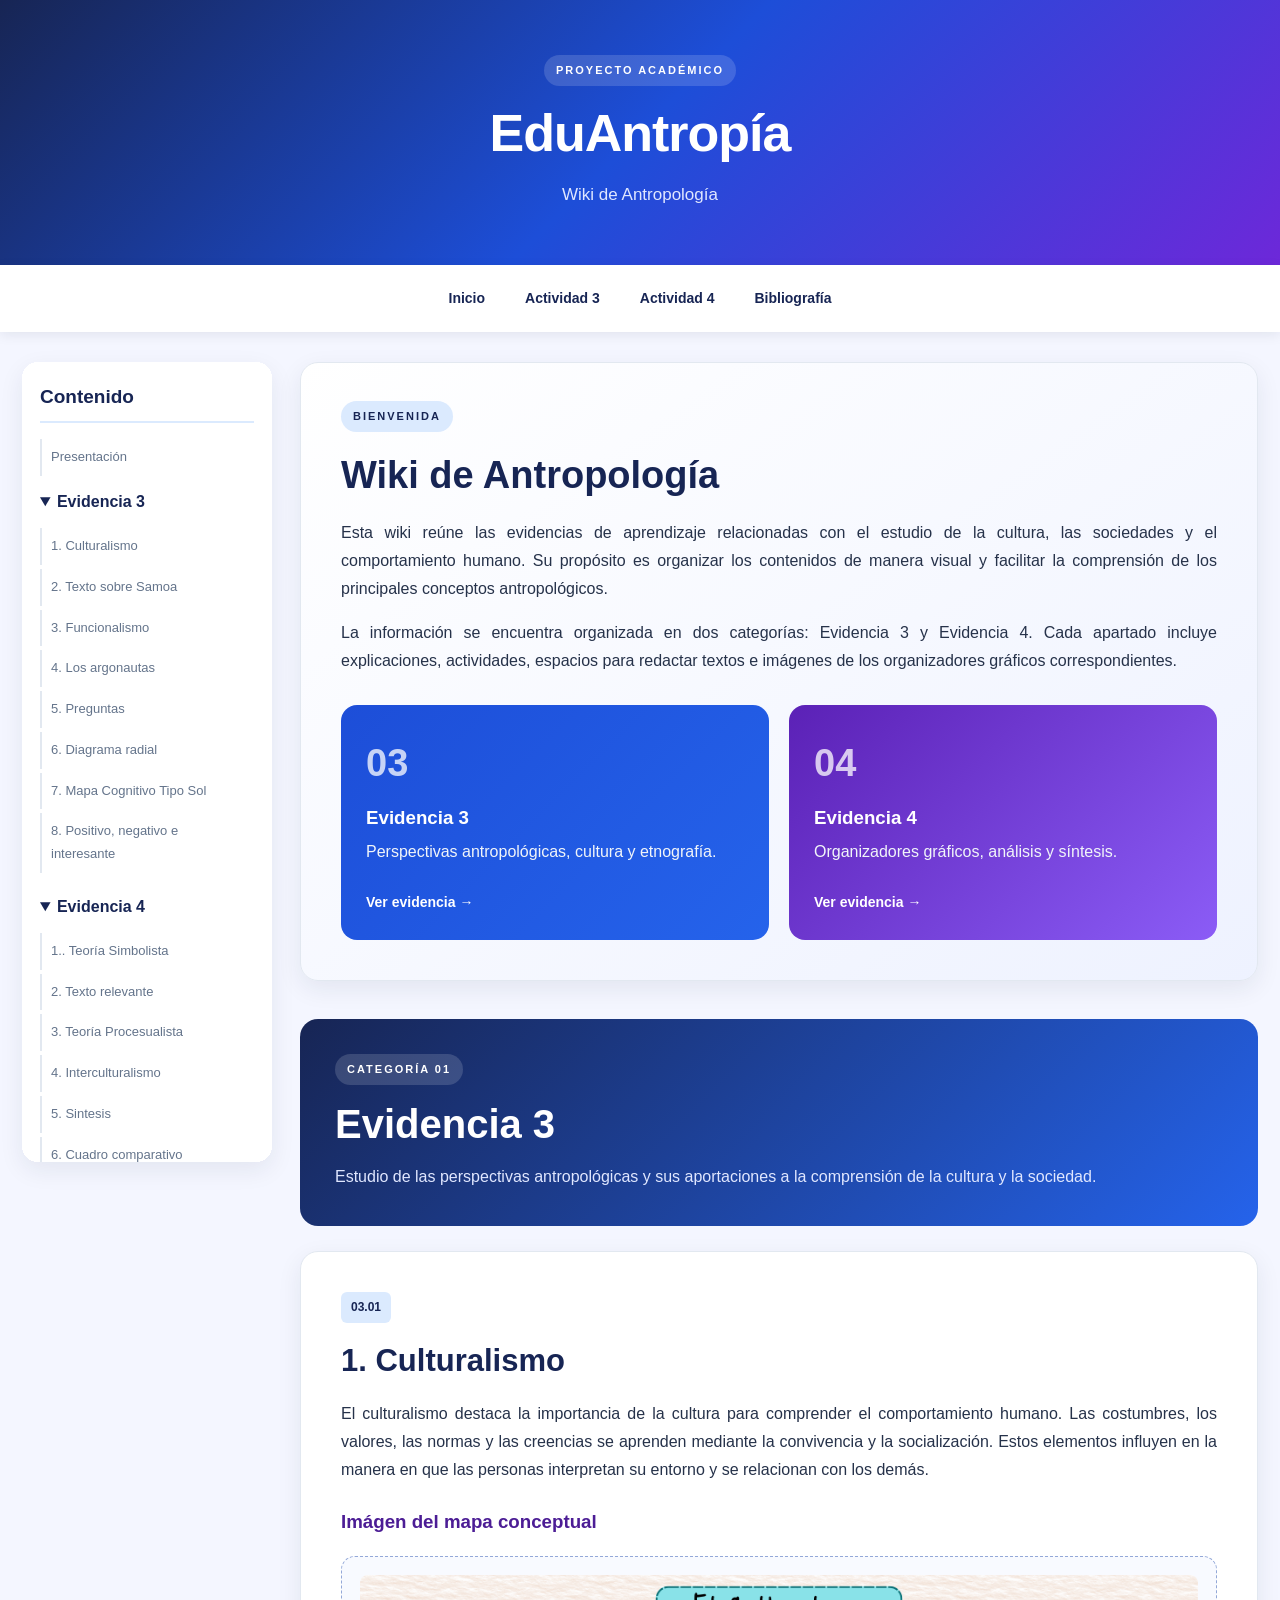
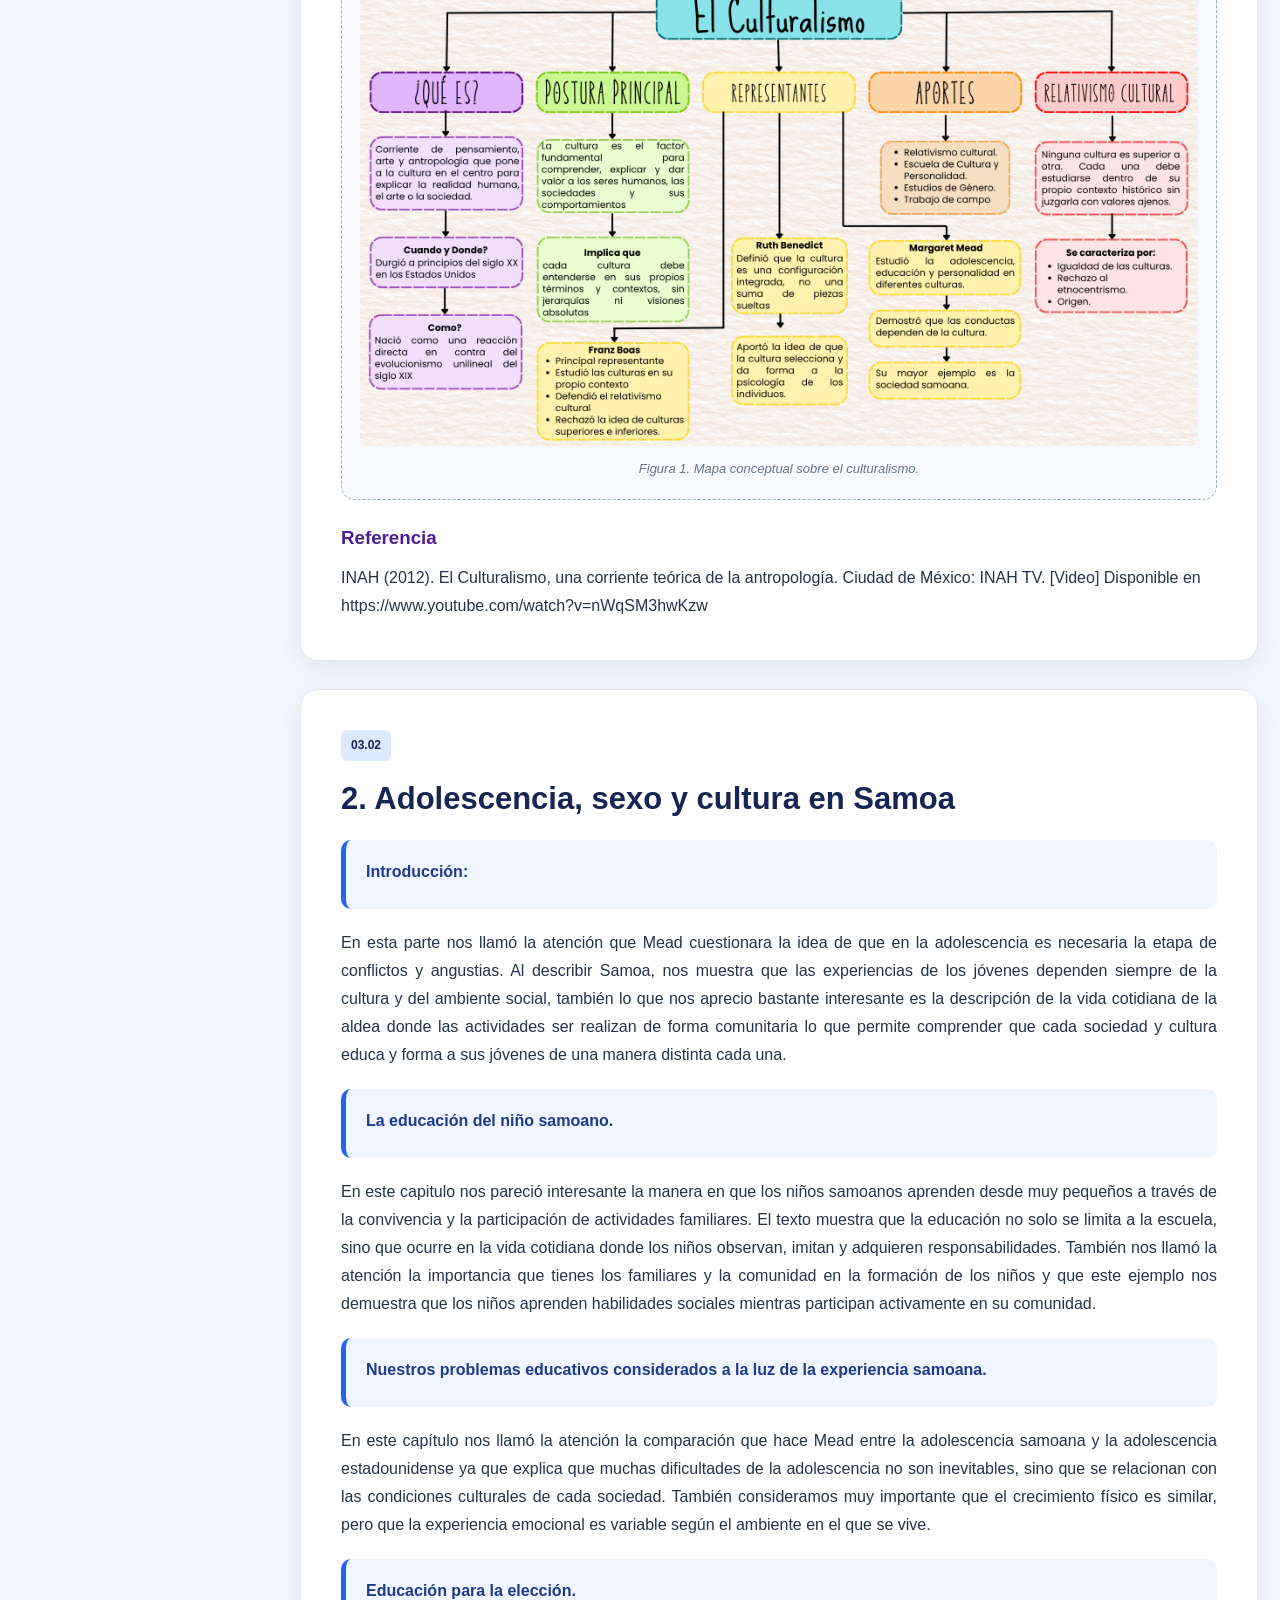
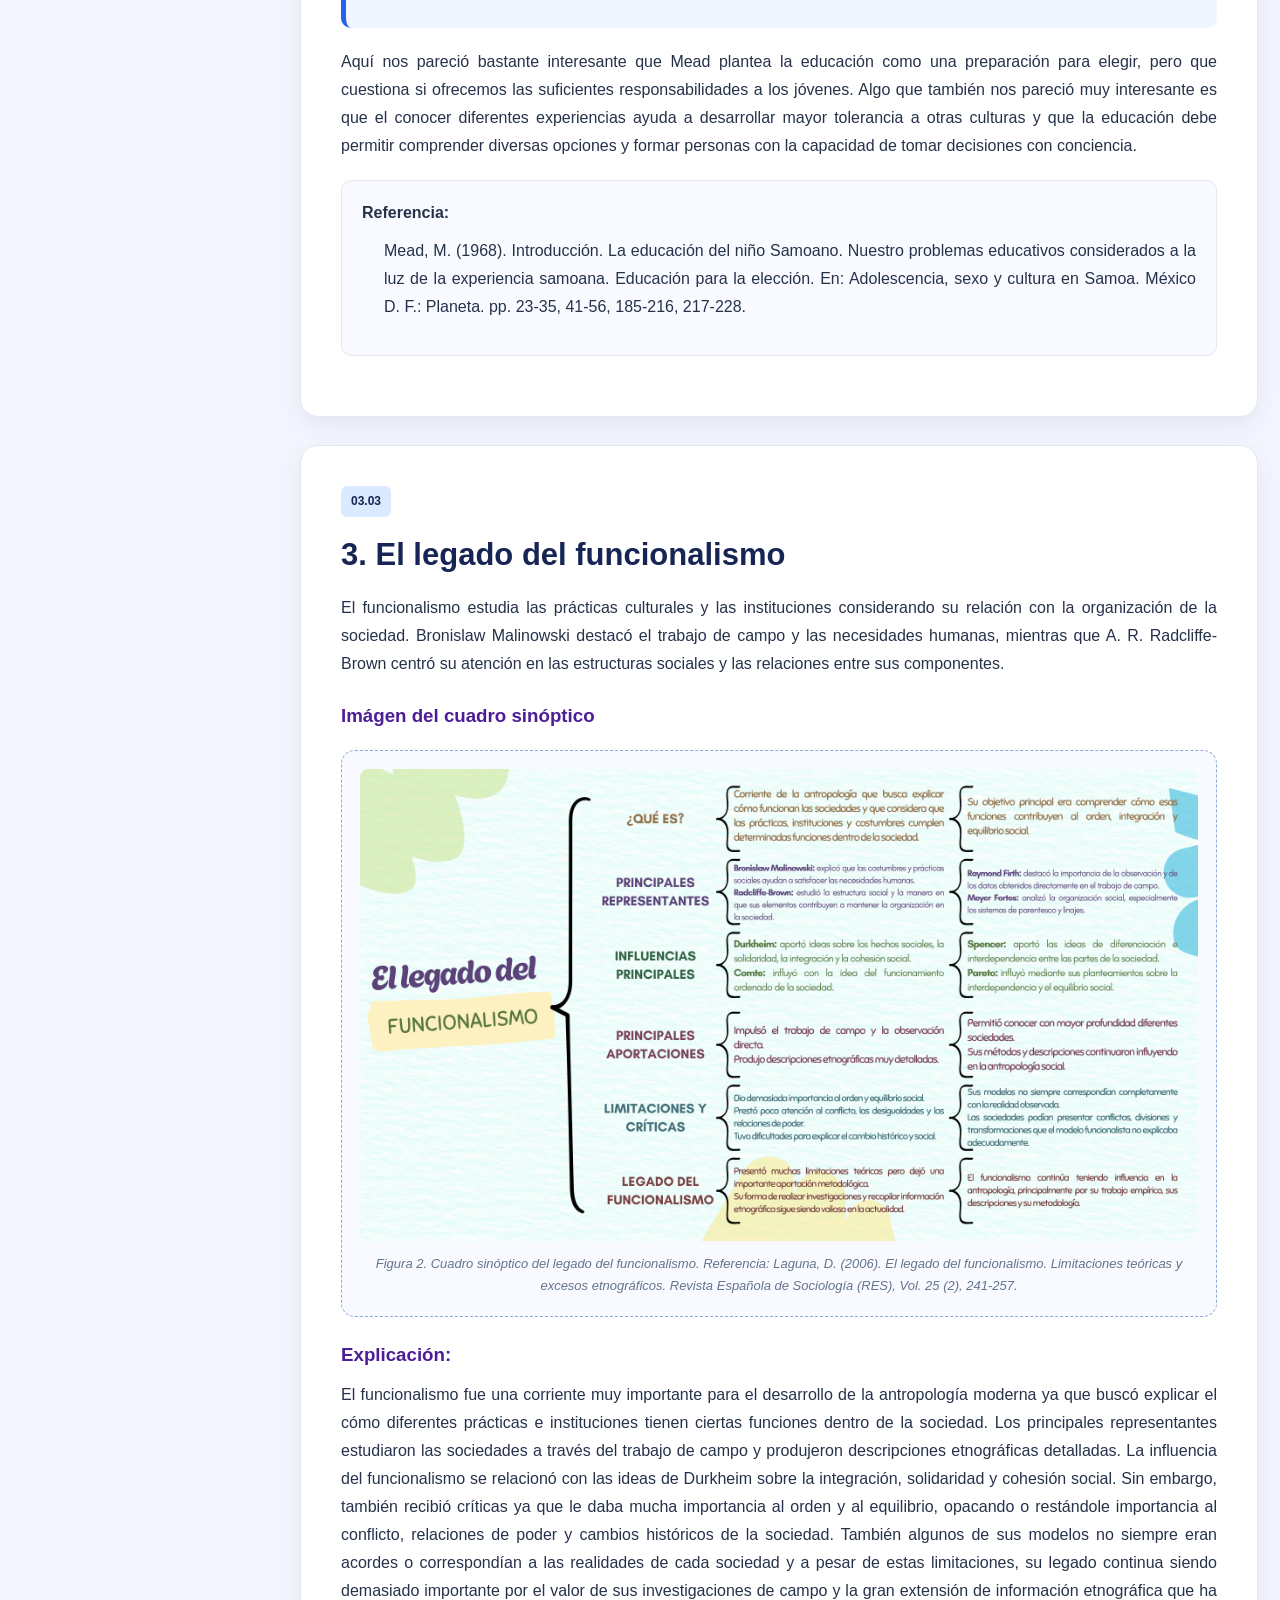
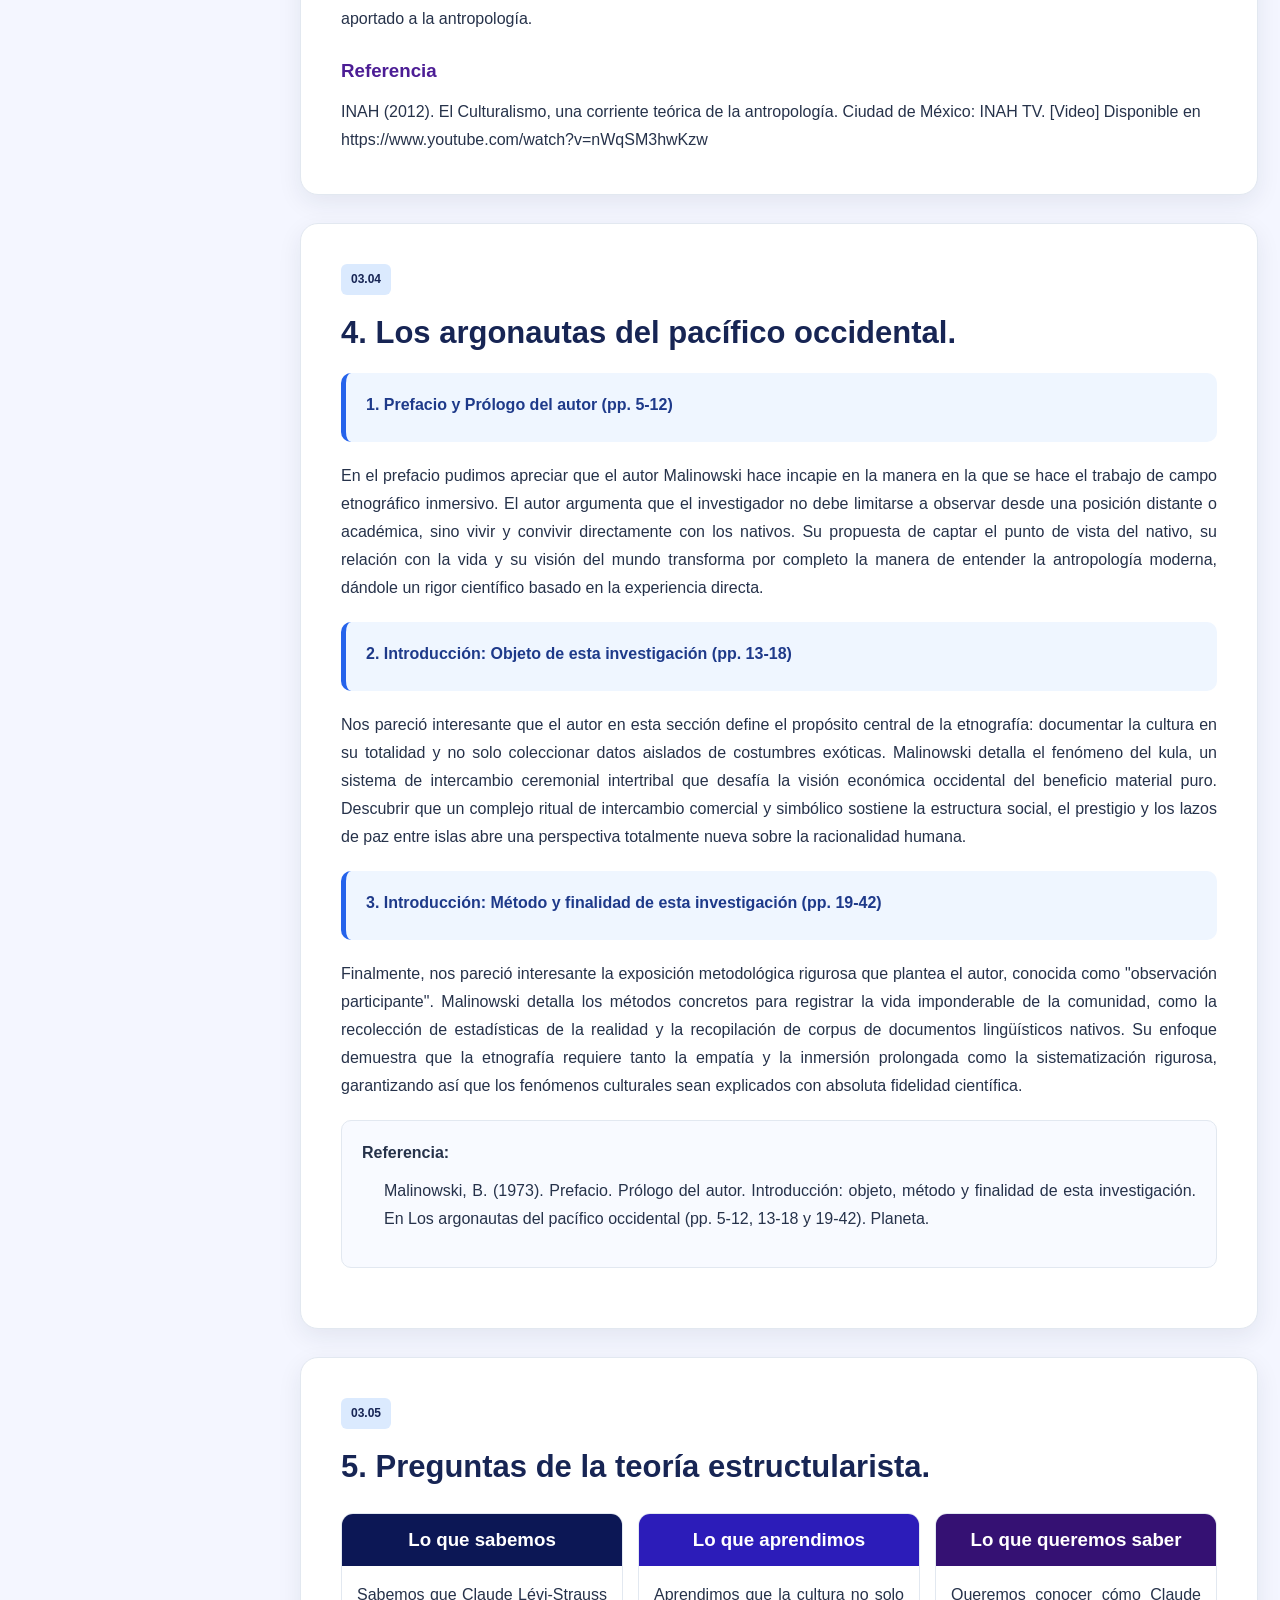
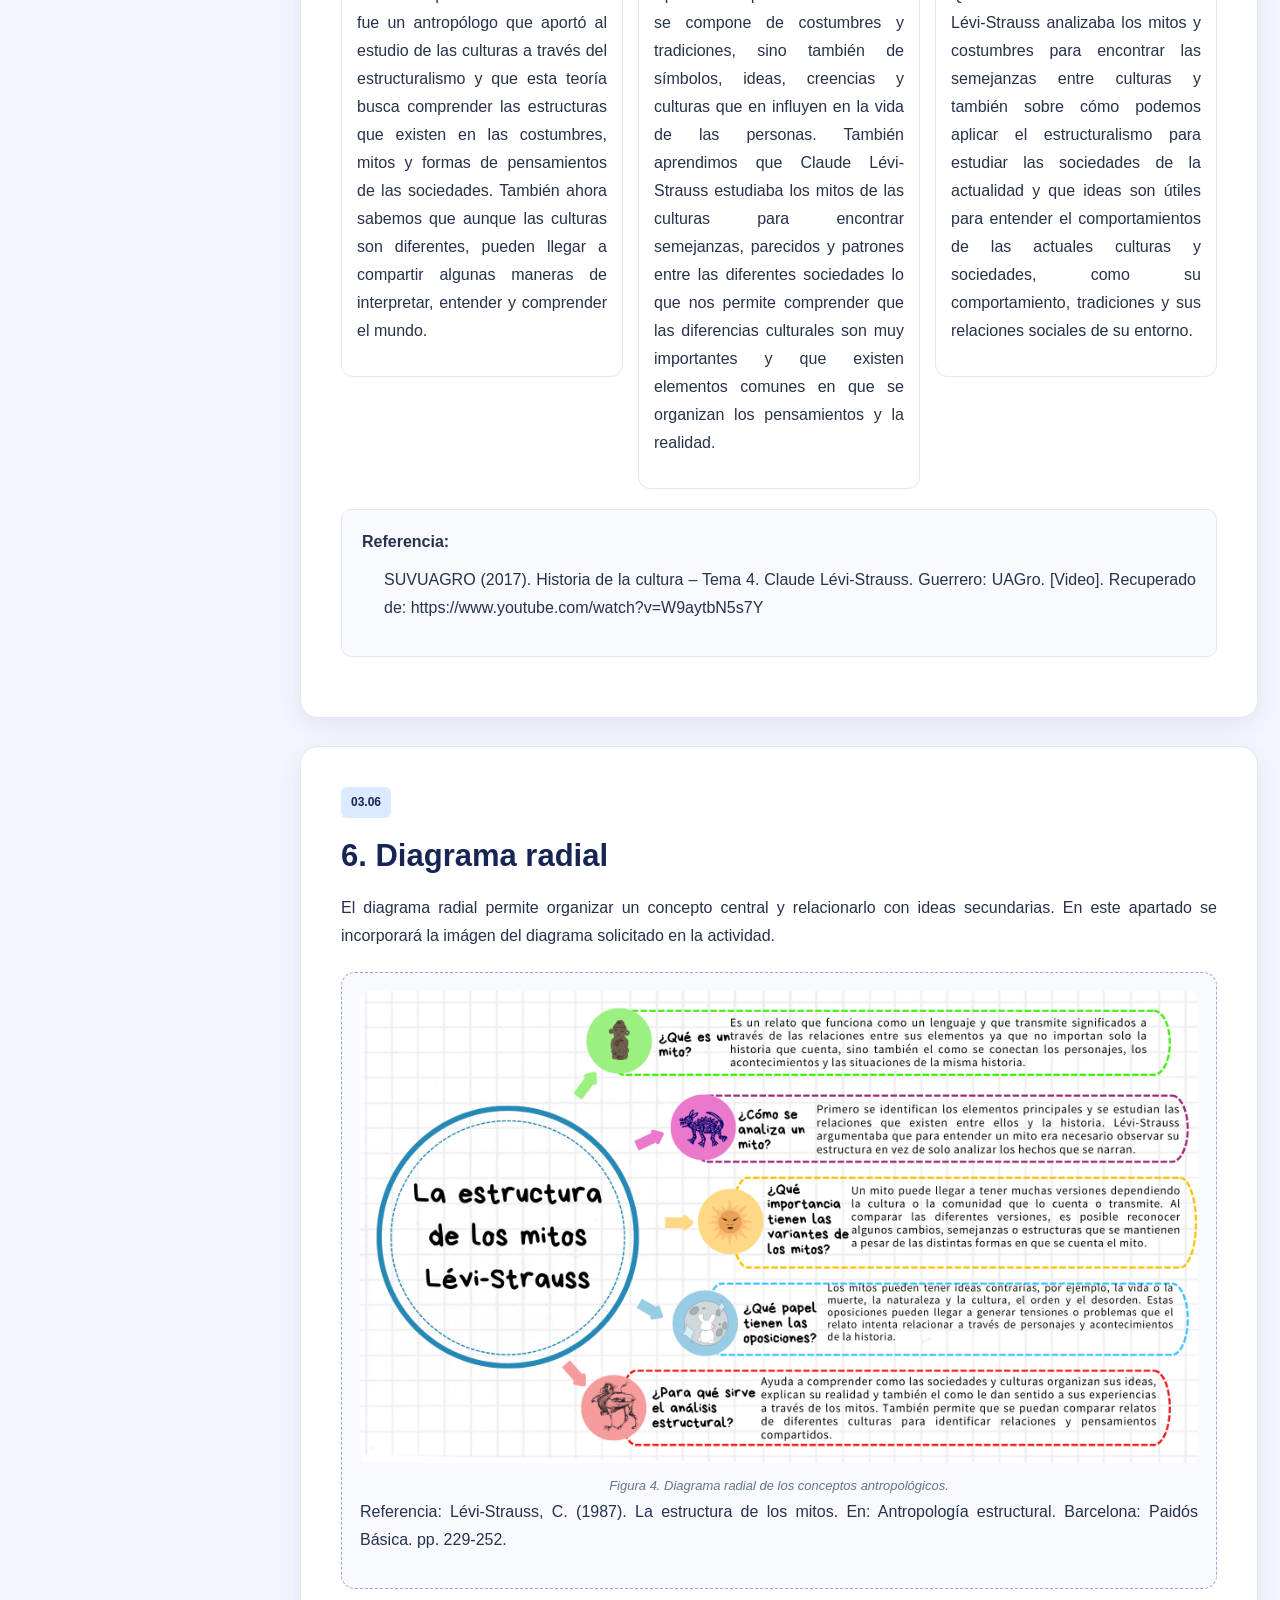
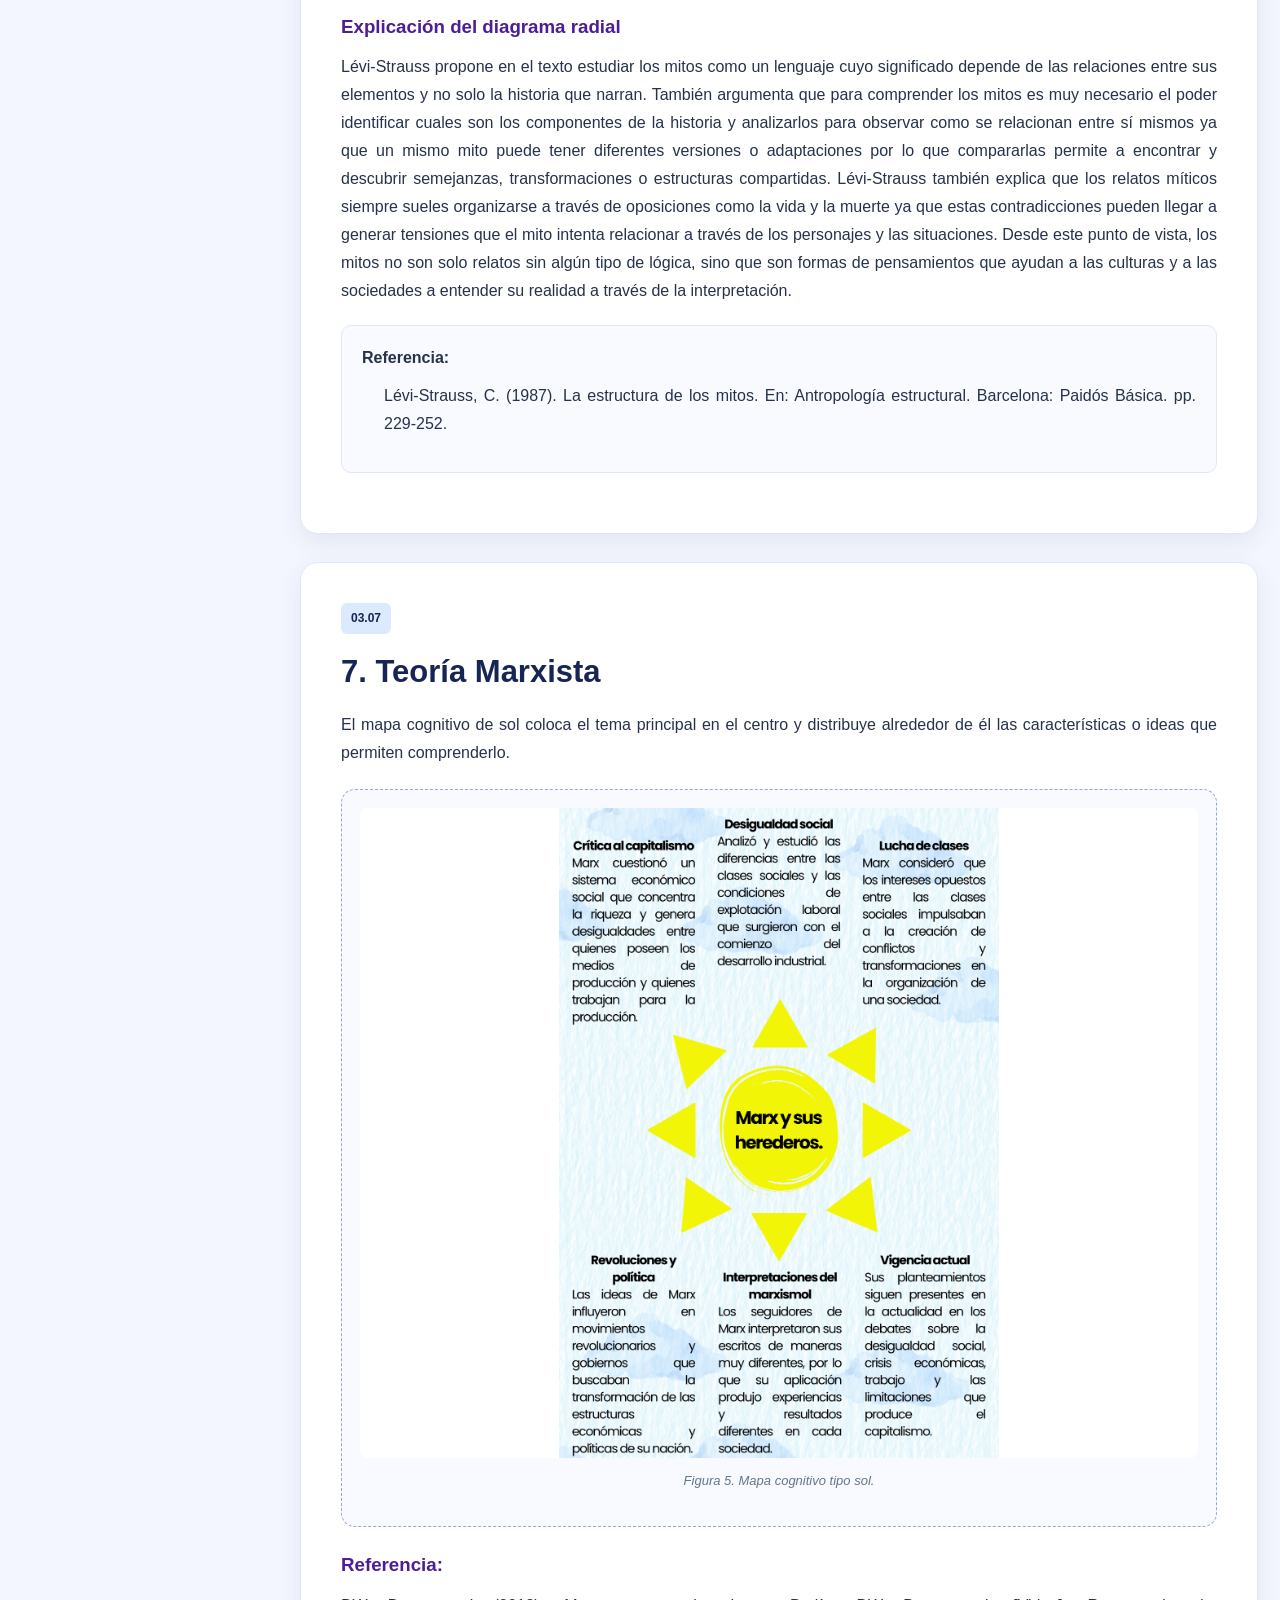
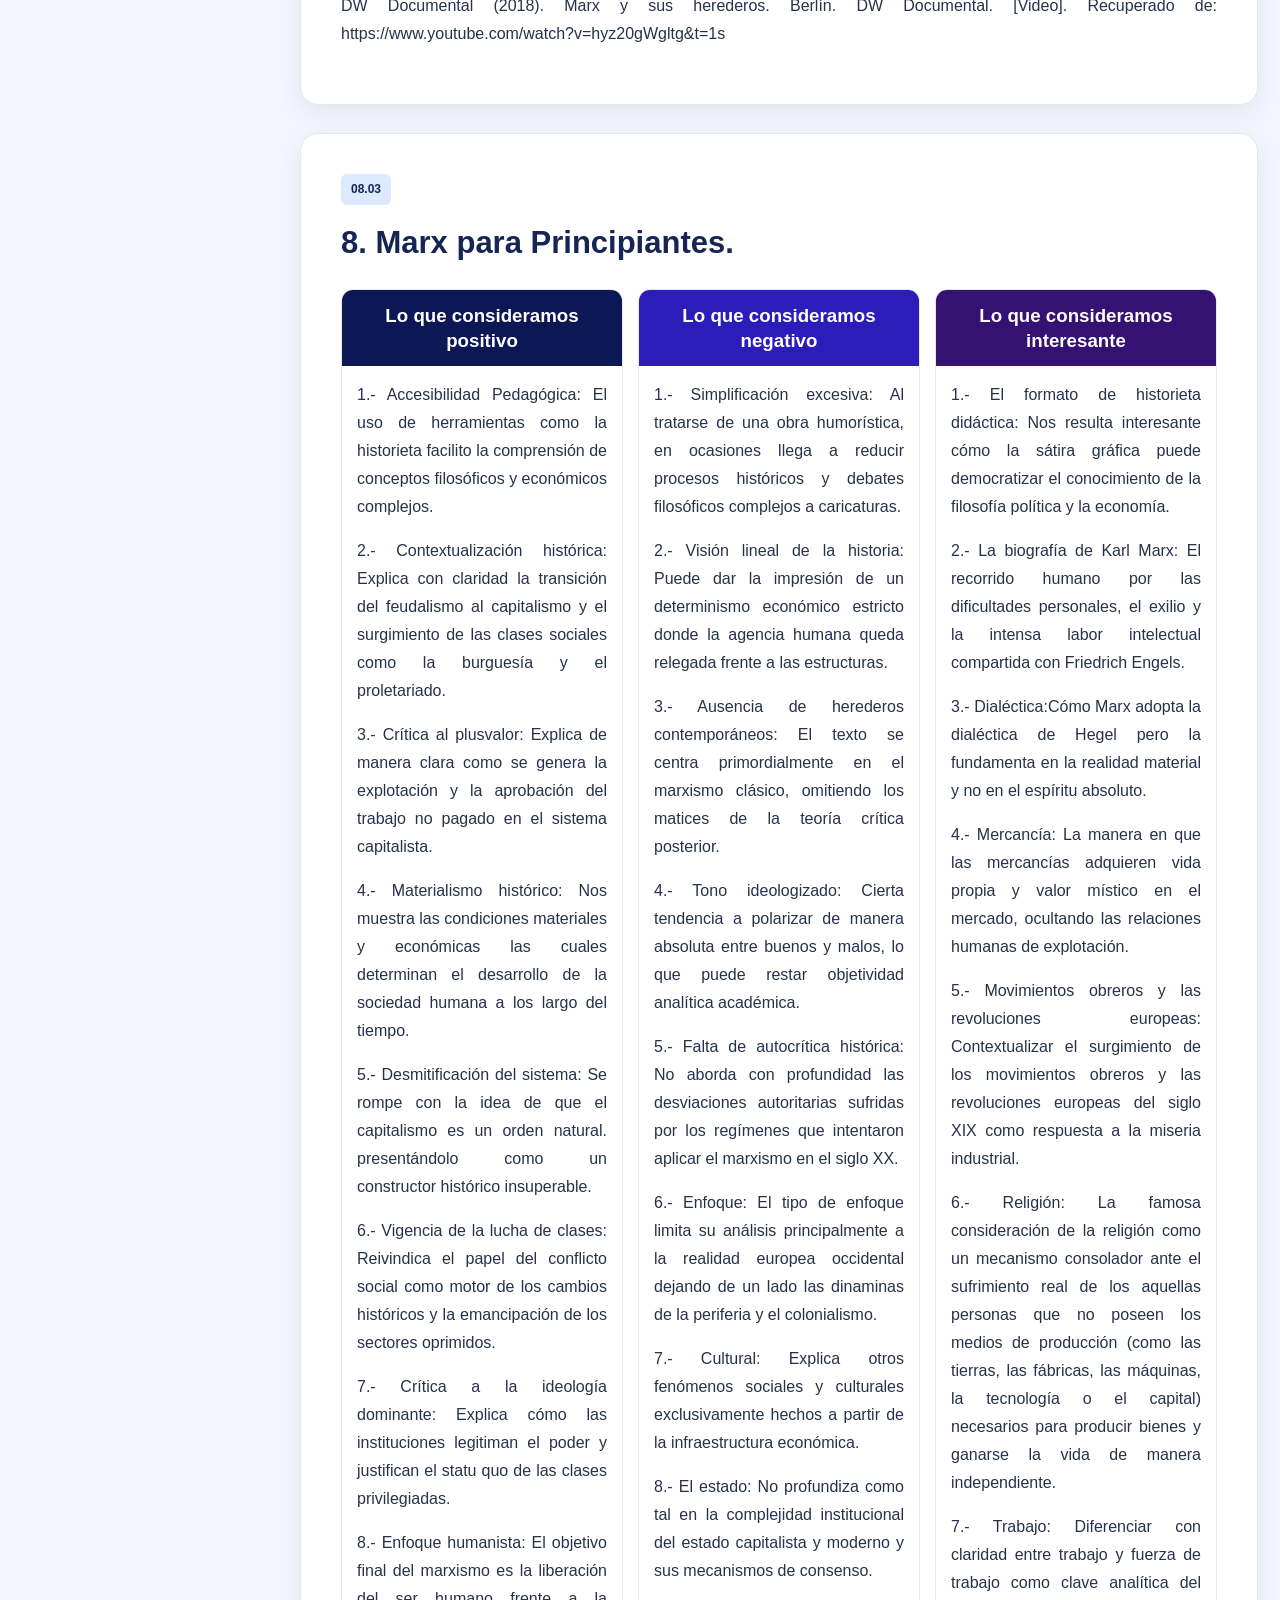
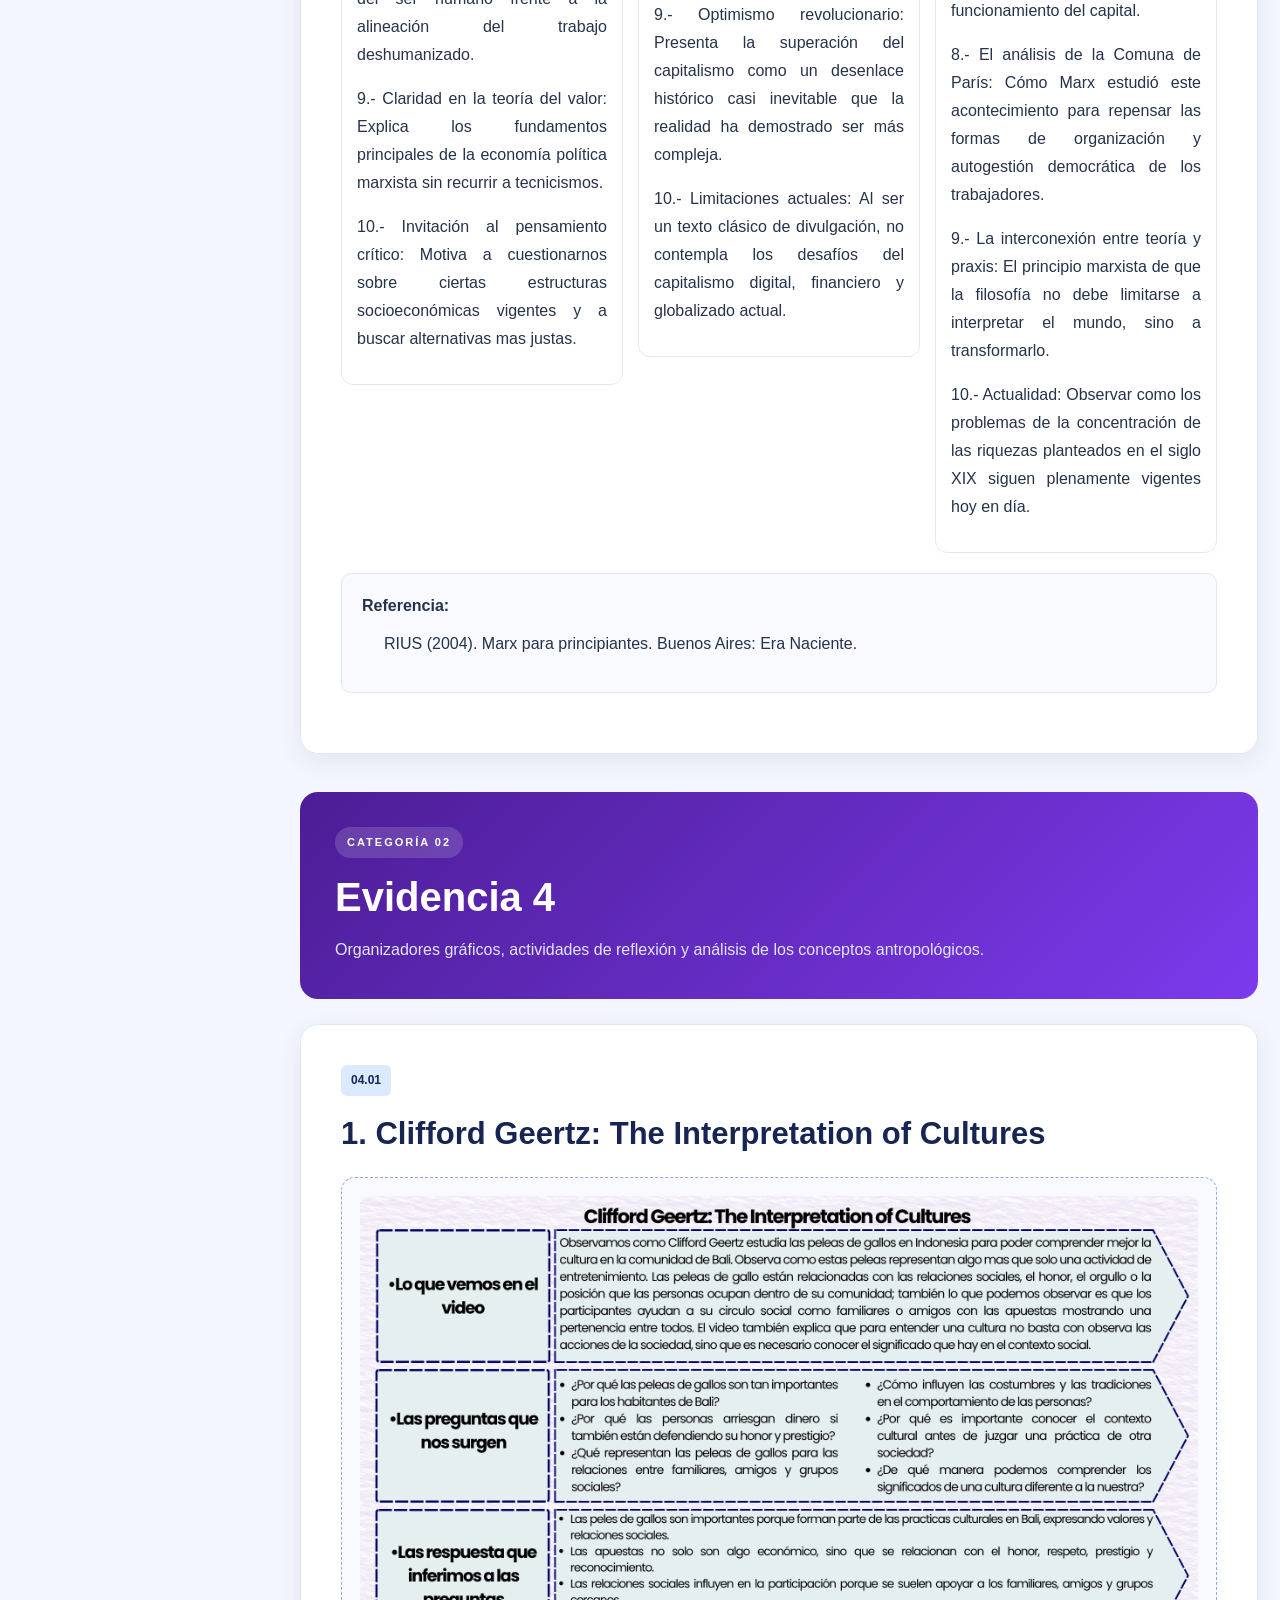
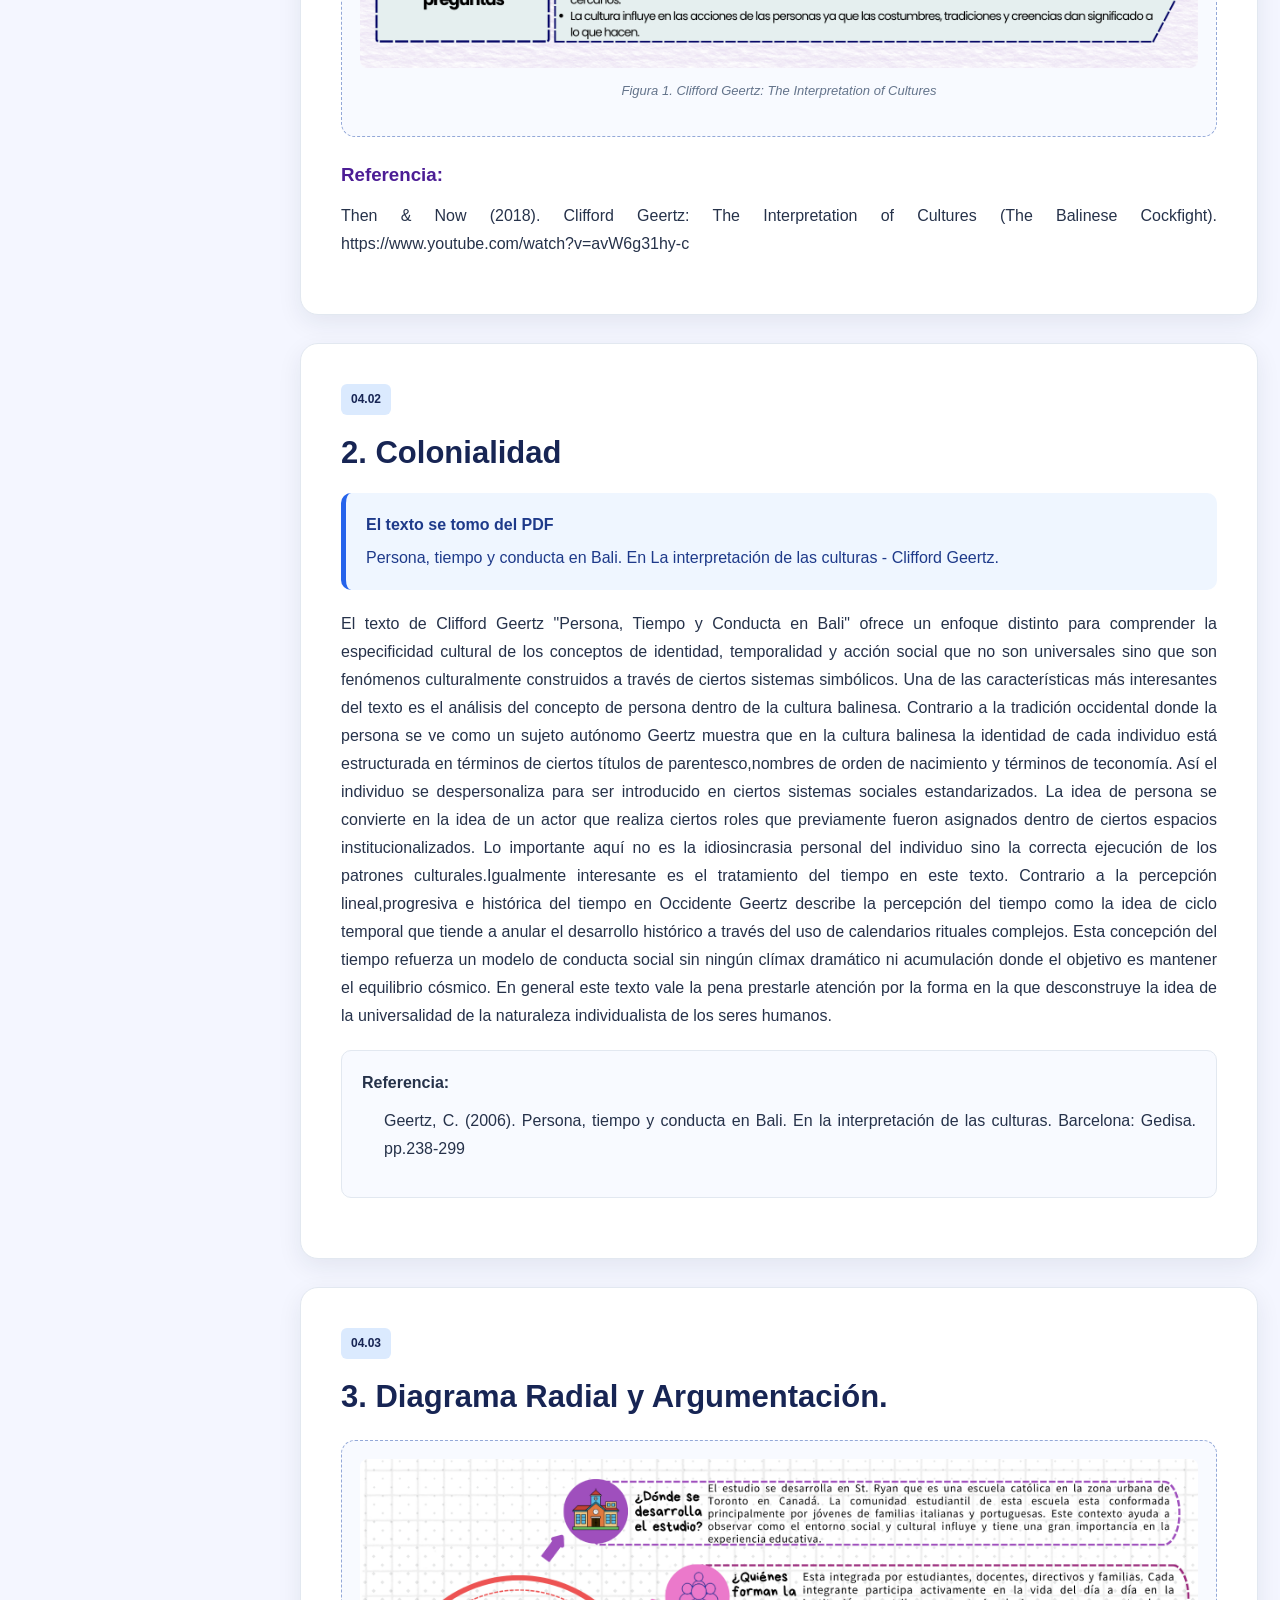
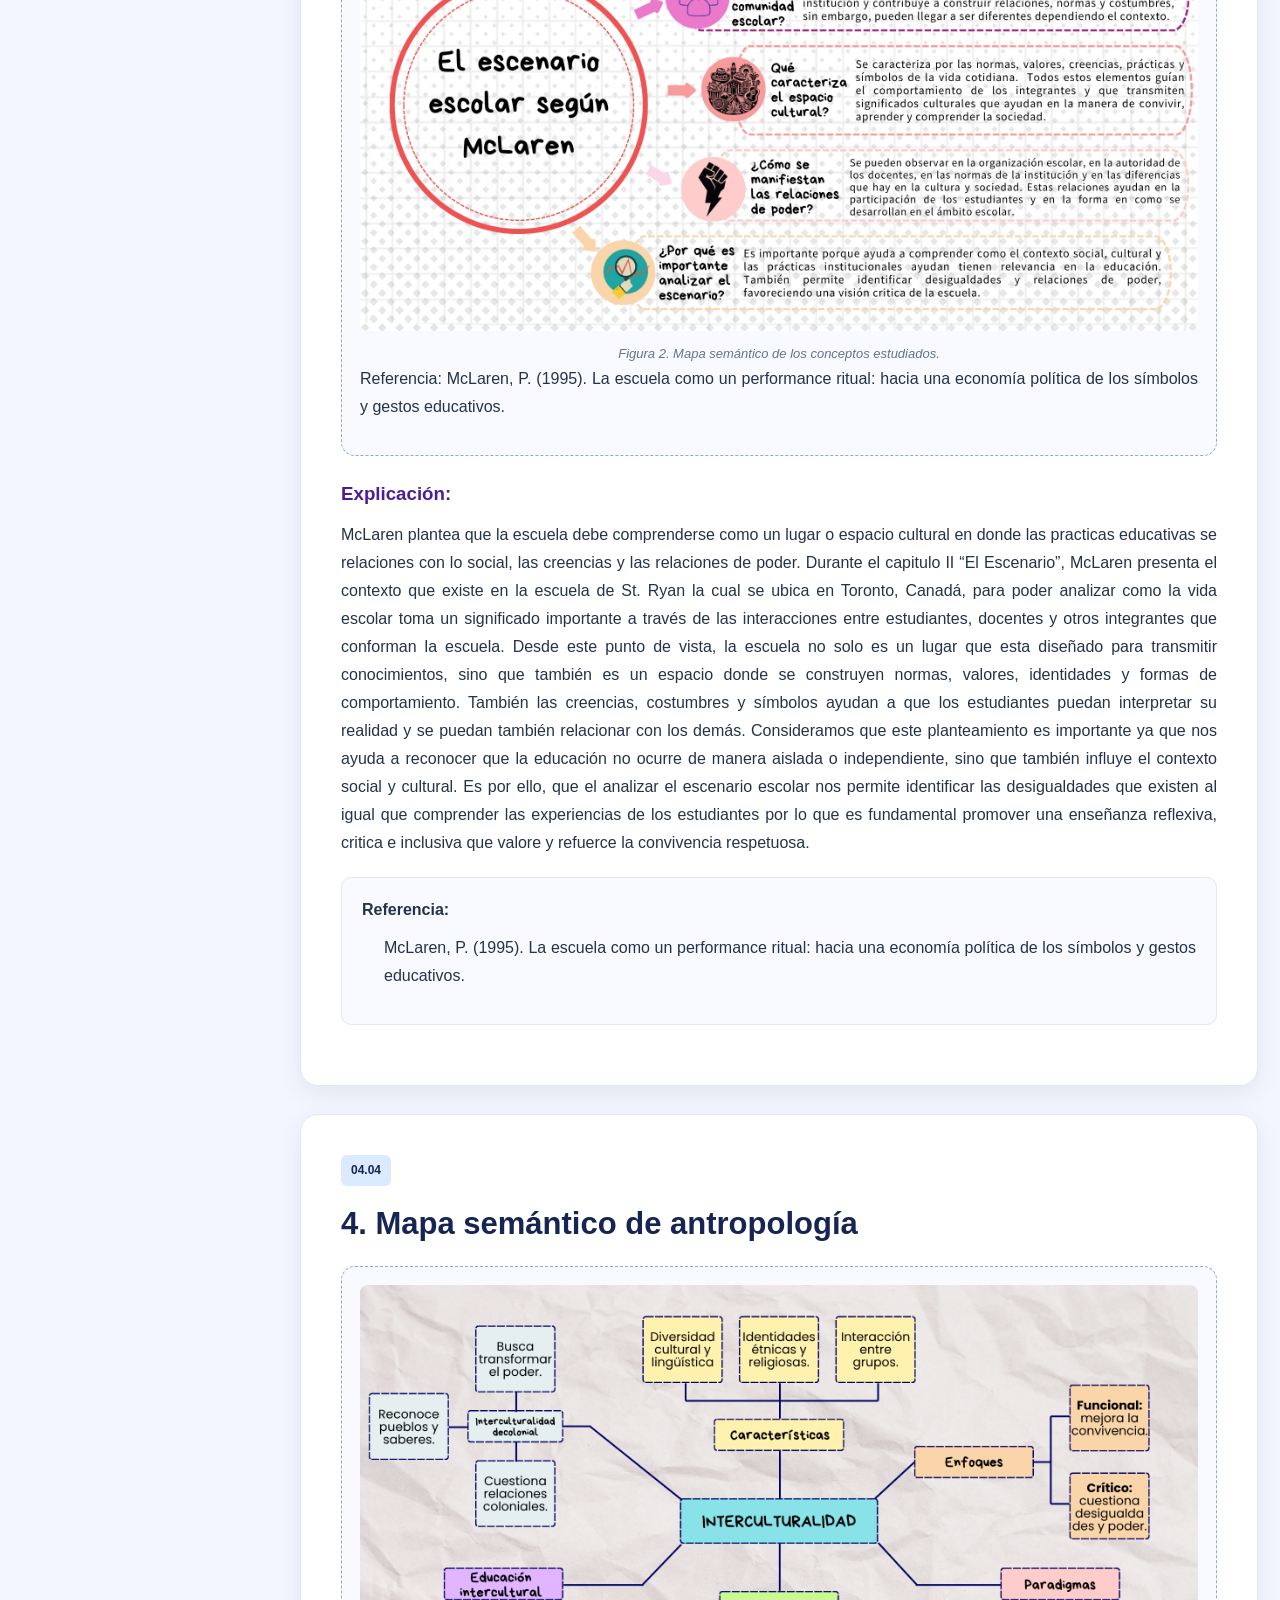
==== commit ae9ac4bb: "Update index.html" ====
--- a/index.html
+++ b/index.html
@@ -481,7 +481,103 @@
 
             <section id="texto-relevante" class="seccion">
                 <span class="numero-seccion">04.02</span>
-                <h2>2. Texto relevante e interesante</h2>
+                <h2>2. Colonialidad </h2>
+
+                <div class="instrucciones">
+                    <strong>El texto se tomo del PDF</strong>
+                    <p>
+                        Persona, tiempo y conducta en Bali. En La interpretación de las culturas - Clifford Geertz.
+                    </p>
+                </div>
+
+                <p> El texto de Clifford Geertz "Persona, Tiempo y Conducta en Bali" ofrece un enfoque distinto para comprender la especificidad cultural de los conceptos de identidad, temporalidad y acción social que no son universales sino que son fenómenos culturalmente construidos a través de ciertos sistemas simbólicos. Una de las características más interesantes del texto es el análisis del concepto de persona dentro de la cultura balinesa. Contrario a la tradición occidental donde la persona se ve como un sujeto autónomo Geertz muestra que en la cultura balinesa la identidad de cada individuo está estructurada en términos de ciertos títulos de parentesco,nombres de orden de nacimiento y términos de teconomía. Así el individuo se despersonaliza para ser introducido en ciertos sistemas sociales estandarizados. La idea de persona se convierte en la idea de un actor que realiza ciertos roles que previamente fueron asignados dentro de ciertos espacios institucionalizados. Lo importante aquí no es la idiosincrasia personal del individuo sino la correcta ejecución de los patrones culturales.Igualmente interesante es el tratamiento del tiempo en este texto. Contrario a la percepción lineal,progresiva e histórica del tiempo en Occidente Geertz describe la percepción del tiempo como la idea de ciclo temporal que tiende a anular el desarrollo histórico a través del uso de calendarios rituales complejos. Esta concepción del tiempo refuerza un modelo de conducta social sin ningún clímax dramático ni acumulación donde el objetivo es mantener el equilibrio cósmico. En general este texto vale la pena prestarle atención por la forma en la que desconstruye la idea de la universalidad de la naturaleza individualista de los seres humanos. </p>
+                </p>
+
+                <div class="ayuda-escritura">
+                    <strong>Referencia:</strong>
+                    <ul>
+                        <p>
+                        Geertz, C. (2006). Persona, tiempo y conducta en Bali. En la interpretación de las culturas. Barcelona: Gedisa. pp.238-299
+                        </p>
+                    </ul>
+                </div>
+            </section>
+
+            <!-- 6. MAPA SEMÁNTICO -->
+
+            <section id="mapa-semantico" class="seccion">
+                <span class="numero-seccion">04.03</span>
+                <h2>3. Diagrama Radial y Argumentación.</h2>
+
+                <div class="espacio-imagen">
+                    <img
+                        src="El escenario escolar según McLaren.png"
+                        alt="Mapa semántico de antropología"
+                        class="imagen-evidencia"
+                    >
+                    <p class="pie-imagen">
+                        Figura 2. Mapa semántico de los conceptos estudiados.</p>
+                        <p>
+                        Referencia: McLaren, P. (1995). La escuela como un performance ritual: hacia una economía política de los símbolos y gestos educativos.
+                    </p>
+                </div>
+
+                <h3>Explicación: </h3>
+
+                <p>McLaren plantea que la escuela debe comprenderse como un lugar o espacio cultural en donde las practicas educativas se relaciones con lo social, las creencias y las relaciones de poder. Durante el capitulo II “El Escenario”, McLaren presenta el contexto que existe en la escuela de St. Ryan la cual se ubica en Toronto, Canadá, para poder analizar como la vida escolar toma un significado importante a través de las interacciones entre estudiantes, docentes y otros integrantes que conforman la escuela. 
+                Desde este punto de vista, la escuela no solo es un lugar que esta diseñado para transmitir conocimientos, sino que también es un espacio donde se construyen normas, valores, identidades y formas de comportamiento. También las creencias, costumbres y símbolos ayudan a que los estudiantes puedan interpretar su realidad y se puedan también relacionar con los demás. 
+                Consideramos que este planteamiento es importante ya que nos ayuda a reconocer que la educación no ocurre de manera aislada o independiente, sino que también influye el contexto social y cultural.  Es por ello, que el analizar el escenario escolar nos permite identificar las desigualdades que existen al igual que comprender las experiencias de los estudiantes por lo que es fundamental promover una enseñanza reflexiva, critica e inclusiva que valore y refuerce la convivencia respetuosa. </p>
+
+                <div class="ayuda-escritura">
+                    <strong>Referencia:</strong>
+                    <ul>
+                        <p>
+                            McLaren, P. (1995). La escuela como un performance ritual: hacia una economía política de los símbolos y gestos educativos.
+                        </p>
+                    </ul>
+                </div>
+
+            </section>   
+              
+
+            <!-- 7. SÍNTESIS -->
+
+            <section id="interculturalidad" class="seccion">
+                <span class="numero-seccion">04.04</span>
+                <h2>4. Mapa semántico de antropología</h2>
+
+                <div class="espacio-imagen">
+                    <img
+                        src="INTERCULTURALIDAD.png"
+                        alt="Mapa semántico de antropología"
+                        class="imagen-evidencia"
+                    >
+                    <p class="pie-imagen">
+                        Figura 3. Mapa semántico de los conceptos estudiados.</p>
+                        <p>
+                        Referencia: Dietz, G. (2017). Interculturalidad: una aproximación antropológica. Perfiles educativos, 39(156), 192-207.</p>
+                </div>
+
+                <h3>Explicación: </h3>
+
+                <p>Podemos entender que la interculturalidad es más que solo convivencia entre personas de distintas culturas ya que implica analizar y entender cómo se construyen sus relaciones sociales. Dietz explica en el texto que estas interacciones influyen en las personas a través de la lengua, la etnicidad, religión, creencias, nacionalidad o las relaciones de poder por lo que no basta solo reconocer que existen diferencias, sino que también es necesario identificar las desigualdades y la exclusión que afectan a los ciertos grupos. 
+                    Dietz también menciona una interculturalidad funcional, que está orientada a mejorar la comunicación y la convivencia sin tener que modificar las estructuras que ya existen. También se menciona la interculturalidad critica que cuestionas las desigualdades históricas por lo que plantea analizar y entender la diferencia y la diversidad ya que cada dimensión permite enter un aparte de la realidad social.
+                    En el ámbito educativo, este punto de vista o perspectiva exige que se evite lo más que pueda la creación de estereotipos y no   atribuir las diversas dificultades escolares únicamente a la cultura que tiene cada estudiante al igual que su realidad social por lo que la escuela debe favorecer el dialogo, el reconocimiento a las distintas identidades culturales y una participación equitativa. Por ellos, consideramos que la interculturalidad no solo consiste en tolerar, sino en revisar las ideas y prácticas de los demás para así contribuir a una sociedad mas justa, inclusiva y respetuosa. </p>
+
+                <div class="ayuda-escritura">
+                    <strong>Referencia:</strong>
+                    <ul>
+                        <p>
+                            Dietz, G. (2017). Interculturalidad: una aproximación antropológica. Perfiles educativos, 39(156), 192-207
+                        </p>
+                    </ul>
+                </div>
+            </section>
+
+            <!-- 5. SINTESIS -->
+            <section id="sintesis" class="seccion">
+                <span class="numero-seccion"> 04.05</span>
+                <h2>5. Sintesis </h2>
 
                 <div class="instrucciones">
                     <strong>El texto se tomo del PDF</strong>
@@ -490,120 +586,16 @@
                     </p>
                 </div>
 
-                <p>La obra de Catherine Walsh aborda la interculturalidad no como un concepto neutral o descriptivo, sino como una herramienta teórico-política enfocada a transformar las estructuras coloniales vigentes. La autora distingue tres enfoques fundamentales:
-                -  Primero, la interculturalidad relacional, que alude al contacto cotidiano entre culturas de manera superficial
-                - Segundo, la interculturalidad funcional, promovida por el Estado y el mercado para reconocer la diversidad cultural sin alterar las diferencias de poder ni cuestionar el modelo capitalista neoliberal.
-                - Tercero, la interculturalidad crítica, propuesta como un proyecto desvinculación de carácter decolonial.
-
-                Este ultimo punto parte de la premisa de que las relaciones interculturales están atravesadas por la colonialidad del poder, del saber y del ser, herencias históricas del colonialismo moderno que subalternizan a los pueblos indígenas y afrodescendientes. Por ello, la interculturalidad crítica no busca la simple inclusión o tolerancia dentro de las estructuras dominantes, sino la construcción de un horizonte político distinto que cuestione las bases del Estado monocultural y eurocéntrico.
-                En el ámbito educativo, la educación intercultural no debe limitarse a festividades folclóricas o contenidos curriculares adicionales para grupos minoritarios. Walsh argumenta que la educación intercultural crítica ha de ser un proceso transversal y de transformación radical dirigido a todos los sectores de la sociedad. Esto implica deconstruir los metodos hegemónicos, visibilizar los saberes subalternizados y fomentar un diálogo horizontal que confronte el racismo estructural. Así, la educación se convierte en una practica pedagógica y política descolonizadora, indispensable para repensar las relaciones sociales, promover la justicia cognitiva y forjar condiciones de equidad verdaderas frente a la persistente matriz colonial contemporánea. 
-                Walsh, C. (2010). Interculturalidad crítica y educación intercultural. En J. Estermann, M. Fornet-Betancourt, & C. Walsh (Eds.), Construyendo interculturalidad crítica (pp. 75-96). Instituto de Investigaciones para el Desarrollo (IIE).</p>
-
-                <div class="ayuda-escritura">
-                    <strong>Referencia:</strong>
-                    <ul>
-                        <p>
-                            Catherine Walsh (2010), Interculturalidad crítica y educación intercultural, ajustada rigurosamente al rango de 290 a 300 palabras:
-                        </p>
-                    </ul>
-                </div>
-            </section>
-
-            <!-- 6. MAPA SEMÁNTICO -->
-
-            <section id="mapa-semantico" class="seccion">
-                <span class="numero-seccion">04.03</span>
-                <h2>3. Diagrama Radial y Argumentación.</h2>
-
-                <div class="espacio-imagen">
-                    <img
-                        src="El escenario escolar según McLaren.png"
-                        alt="Mapa semántico de antropología"
-                        class="imagen-evidencia"
-                    >
-                    <p class="pie-imagen">
-                        Figura 2. Mapa semántico de los conceptos estudiados.</p>
-                        <p>
-                        Referencia: McLaren, P. (1995). La escuela como un performance ritual: hacia una economía política de los símbolos y gestos educativos.
-                    </p>
-                </div>
-
-                <h3>Explicación: </h3>
-
-                <p>McLaren plantea que la escuela debe comprenderse como un lugar o espacio cultural en donde las practicas educativas se relaciones con lo social, las creencias y las relaciones de poder. Durante el capitulo II “El Escenario”, McLaren presenta el contexto que existe en la escuela de St. Ryan la cual se ubica en Toronto, Canadá, para poder analizar como la vida escolar toma un significado importante a través de las interacciones entre estudiantes, docentes y otros integrantes que conforman la escuela. 
-                Desde este punto de vista, la escuela no solo es un lugar que esta diseñado para transmitir conocimientos, sino que también es un espacio donde se construyen normas, valores, identidades y formas de comportamiento. También las creencias, costumbres y símbolos ayudan a que los estudiantes puedan interpretar su realidad y se puedan también relacionar con los demás. 
-                Consideramos que este planteamiento es importante ya que nos ayuda a reconocer que la educación no ocurre de manera aislada o independiente, sino que también influye el contexto social y cultural.  Es por ello, que el analizar el escenario escolar nos permite identificar las desigualdades que existen al igual que comprender las experiencias de los estudiantes por lo que es fundamental promover una enseñanza reflexiva, critica e inclusiva que valore y refuerce la convivencia respetuosa. </p>
-
-                <div class="ayuda-escritura">
-                    <strong>Referencia:</strong>
-                    <ul>
-                        <p>
-                            McLaren, P. (1995). La escuela como un performance ritual: hacia una economía política de los símbolos y gestos educativos.
-                        </p>
-                    </ul>
-                </div>
-
-            </section>   
-              
-
-            <!-- 7. SÍNTESIS -->
-
-            <section id="interculturalidad" class="seccion">
-                <span class="numero-seccion">04.04</span>
-                <h2>4. Mapa semántico de antropología</h2>
-
-                <div class="espacio-imagen">
-                    <img
-                        src="INTERCULTURALIDAD.png"
-                        alt="Mapa semántico de antropología"
-                        class="imagen-evidencia"
-                    >
-                    <p class="pie-imagen">
-                        Figura 3. Mapa semántico de los conceptos estudiados.</p>
-                        <p>
-                        Referencia: Dietz, G. (2017). Interculturalidad: una aproximación antropológica. Perfiles educativos, 39(156), 192-207.</p>
-                </div>
-
-                <h3>Explicación: </h3>
-
-                <p>Podemos entender que la interculturalidad es más que solo convivencia entre personas de distintas culturas ya que implica analizar y entender cómo se construyen sus relaciones sociales. Dietz explica en el texto que estas interacciones influyen en las personas a través de la lengua, la etnicidad, religión, creencias, nacionalidad o las relaciones de poder por lo que no basta solo reconocer que existen diferencias, sino que también es necesario identificar las desigualdades y la exclusión que afectan a los ciertos grupos. 
-                    Dietz también menciona una interculturalidad funcional, que está orientada a mejorar la comunicación y la convivencia sin tener que modificar las estructuras que ya existen. También se menciona la interculturalidad critica que cuestionas las desigualdades históricas por lo que plantea analizar y entender la diferencia y la diversidad ya que cada dimensión permite enter un aparte de la realidad social.
-                    En el ámbito educativo, este punto de vista o perspectiva exige que se evite lo más que pueda la creación de estereotipos y no   atribuir las diversas dificultades escolares únicamente a la cultura que tiene cada estudiante al igual que su realidad social por lo que la escuela debe favorecer el dialogo, el reconocimiento a las distintas identidades culturales y una participación equitativa. Por ellos, consideramos que la interculturalidad no solo consiste en tolerar, sino en revisar las ideas y prácticas de los demás para así contribuir a una sociedad mas justa, inclusiva y respetuosa. </p>
-
-                <div class="ayuda-escritura">
-                    <strong>Referencia:</strong>
-                    <ul>
-                        <p>
-                            Dietz, G. (2017). Interculturalidad: una aproximación antropológica. Perfiles educativos, 39(156), 192-207
-                        </p>
-                    </ul>
-                </div>
-            </section>
-
-            <!-- 5. SINTESIS -->
-            <section id="sintesis" class="seccion">
-                <span class="numero-seccion"> 04.05</span>
-                <h2>5. Colonialidad</h2>
-
-                <div class="instrucciones">
-                    <strong>El texto se tomo del PDF</strong>
-                    <p>
-                        Persona, tiempo y conducta en Bali. En La interpretación de las culturas - Clifford Geertz.
-                    </p>
-                </div>
-
-                <p>
-                El texto de Clifford Geertz, Persona, tiempo y conducta en Bali, hace que tengamos una perspectiva distinta sobre cómo las concepciones de la identidad, la temporalidad y la acción social no son universales, sino construcciones culturales profundamente arraigadas en sistemas simbólicos particulares.
-                Uno de los aspectos más relevantes e interesantes es la manera en que Geertz analiza la noción de persona en la sociedad balinesa. Lejos de concebir al individuo como un sujeto autónomo, psicológicamente profundo y único —como suele hacerse en Occidente—, el autor demuestra que en Bali la identidad se estructura a través de un elaborado sistema de títulos de parentesco, nombres de orden de nacimiento y términos de tecnonimia que despersonalizan al individuo para insertarlo en un orden social estandarizado y permanente. La persona es vista como un actor que desempeña un papel preestablecido en un escenario institucionalizado, donde lo importante no es la idiosincrasia íntima, sino la representación adecuada de las formas culturales.
-                Asimismo, resulta sumamente interesante el tratamiento del tiempo. En lugar de un tiempo lineal, progresivo e histórico, Geertz describe una concepción temporal que tiende a anular el devenir histórico mediante calendarios rituales complejos que enfatizan la repetición y el carácter estático del presente. Esta temporalidad circular refuerza un modelo de conducta desprovisto de clímax dramáticos acumulativos, donde las acciones se orientan a mantener el equilibrio cósmico y social.
-                En suma, el texto destaca por desmontar la universalidad de la naturaleza humana individualista, demostrando que tanto el concepto de "yo" como la experiencia del tiempo son artefactos culturales que modelan la conducta cotidiana. Esto resulta de gran valor para comprender la diversidad antropológica y la fuerza constitutiva de los símbolos en la vida social. </p>
-
-
-                <div class="ayuda-escritura">
-                    <strong>Referencia:</strong>
-                    <ul>
-                        <p>
-                            Geertz, C. (2006). Persona, tiempo y conducta en Bali. En La interpretación de las culturas (pp. 299-238). Gedisa.
+                <p>
+                El enfoque de Catherine Walsh se centra en el concepto de interculturalidad el cual ella define no como algo neutral o descriptivo sino como un enfoque teórico-político destinado a transformar las estructuras coloniales. Existen tres enfoques principales en su trabajo. Primero está la interculturalidad relacional la cual se refiere al contacto diario entre culturas en un sentido empírico. En segundo lugar esta la interculturalidad funcional la cual es apoyada por el Estado y el mercado y busca reconocer la diversidad cultural sin cambiar las desigualdades de poder ni cuestionar el actual sistema capitalista neoliberal. Finalmente esta la interculturalidad crítica la cual se sugiere como un proyecto de descolonización. La base de este enfoque radica en la premisa de que las relaciones interculturales están impregnadas de la colonialidad del poder, el conocimiento y el ser, la cual es un legado del periodo histórico del colonialismo moderno. Esta subordinan a los pueblos indígenas y a los afrodescendientes a los grupos dominantes. Por lo tanto la interculturalidad crítica no busca la inclusión y la tolerancia dentro de las estructuras dominantes sino que busca crear un nuevo horizonte político desafiando los mismos fundamentos del Estado monocultural y eurocéntrico. En cuanto al campo de la educación la educación intercultural no debería consistir en la celebración de festivales folclóricos y en agregar nuevos materiales al currículo de los grupos minoritarios. Catherine Walsh insiste en que la educación intercultural crítica debería ser un proceso de transformación transversal y revolucionario que afecte a todas las esferas de la sociedad. Esto significa que los enfoques hegemónicos deben ser deconstruidos, el conocimiento marginal debe ser llevado al debate y debe haber un diálogo horizontal como un desafío al racismo estructural. Por lo tanto la educación se convierte en una práctica pedagógica y política descolonizadora la cual es esencial para transformar las relaciones sociales y para lograr la justicia cognitiva y la equidad. </p>
+                </p>
+
+
+                <div class="ayuda-escritura">
+                    <strong>Referencia:</strong>
+                    <ul>
+                        <p>
+                            Walsh, C. (2010). Interculturalidad critica y educación intercultural. En: Construyendo interculturalidad critica, La Paz IIE. pp. 75-96
                         </p>
                     </ul>
                 </div>
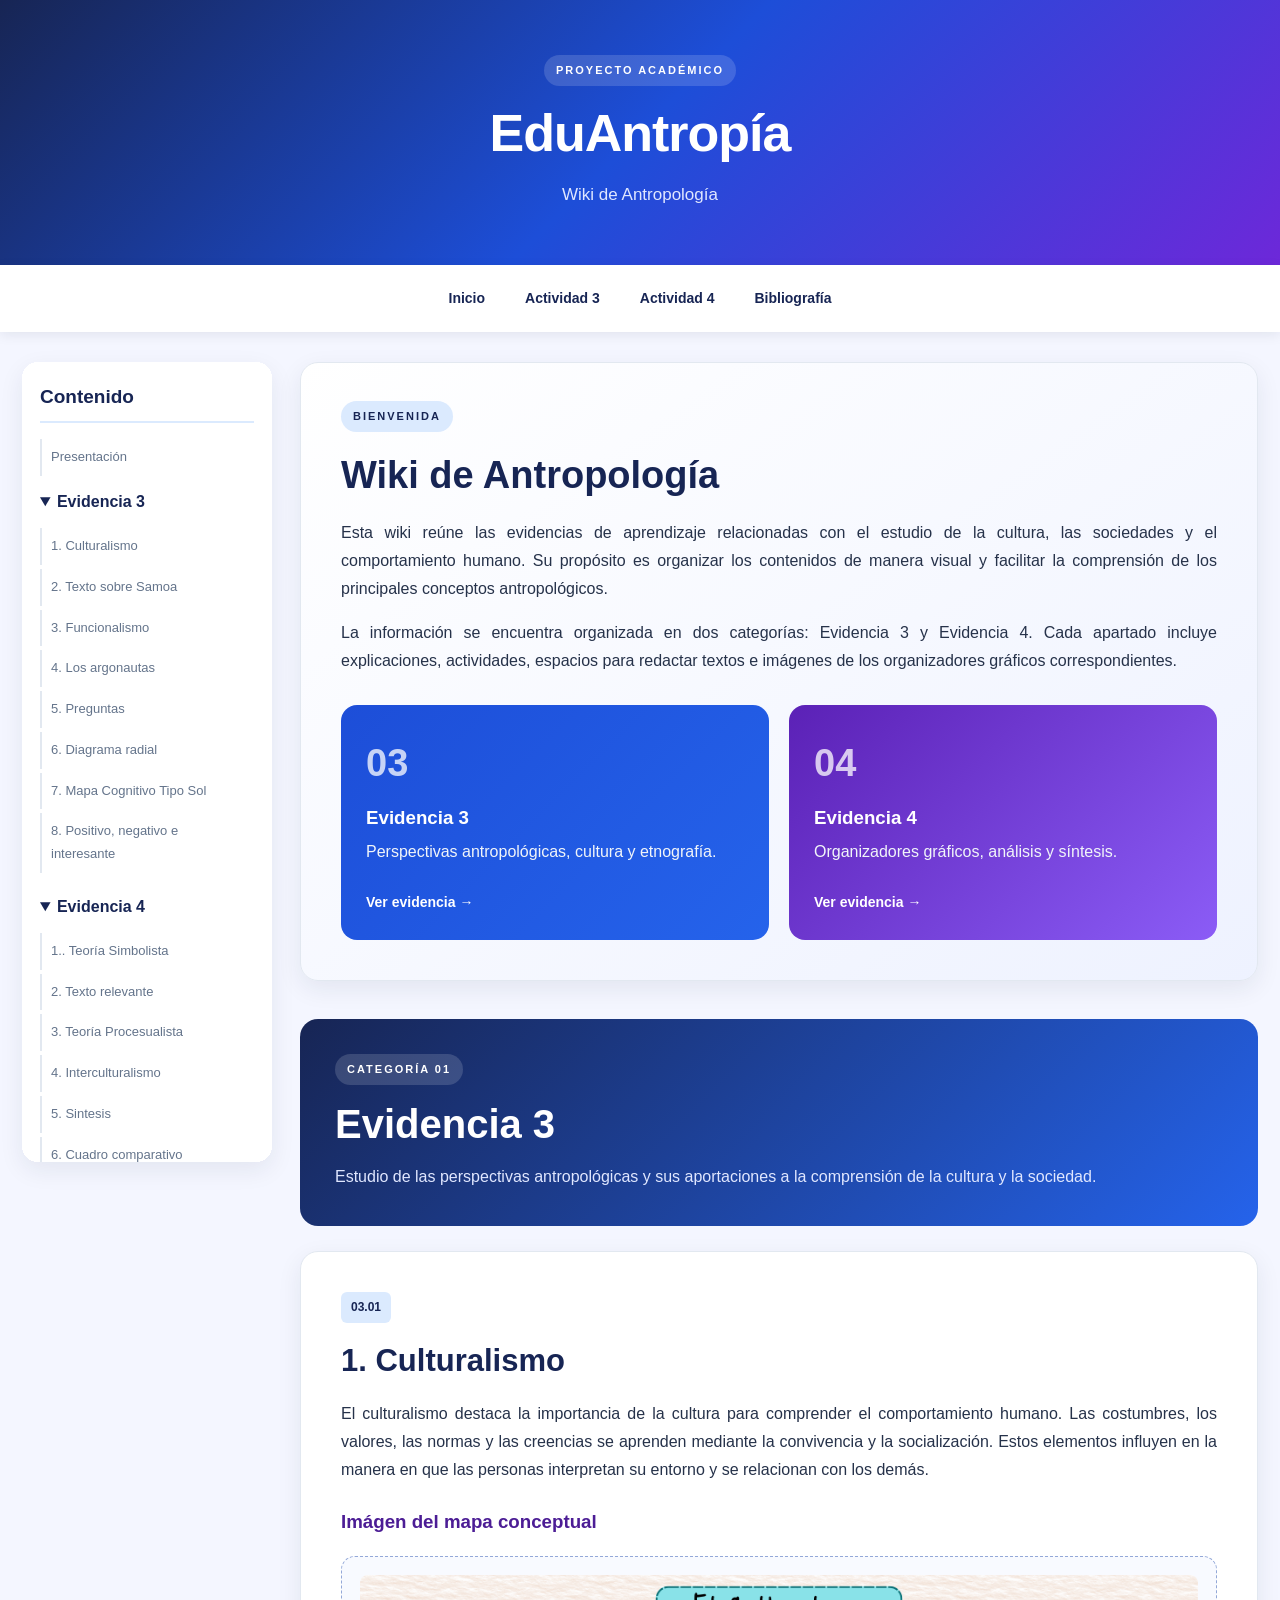
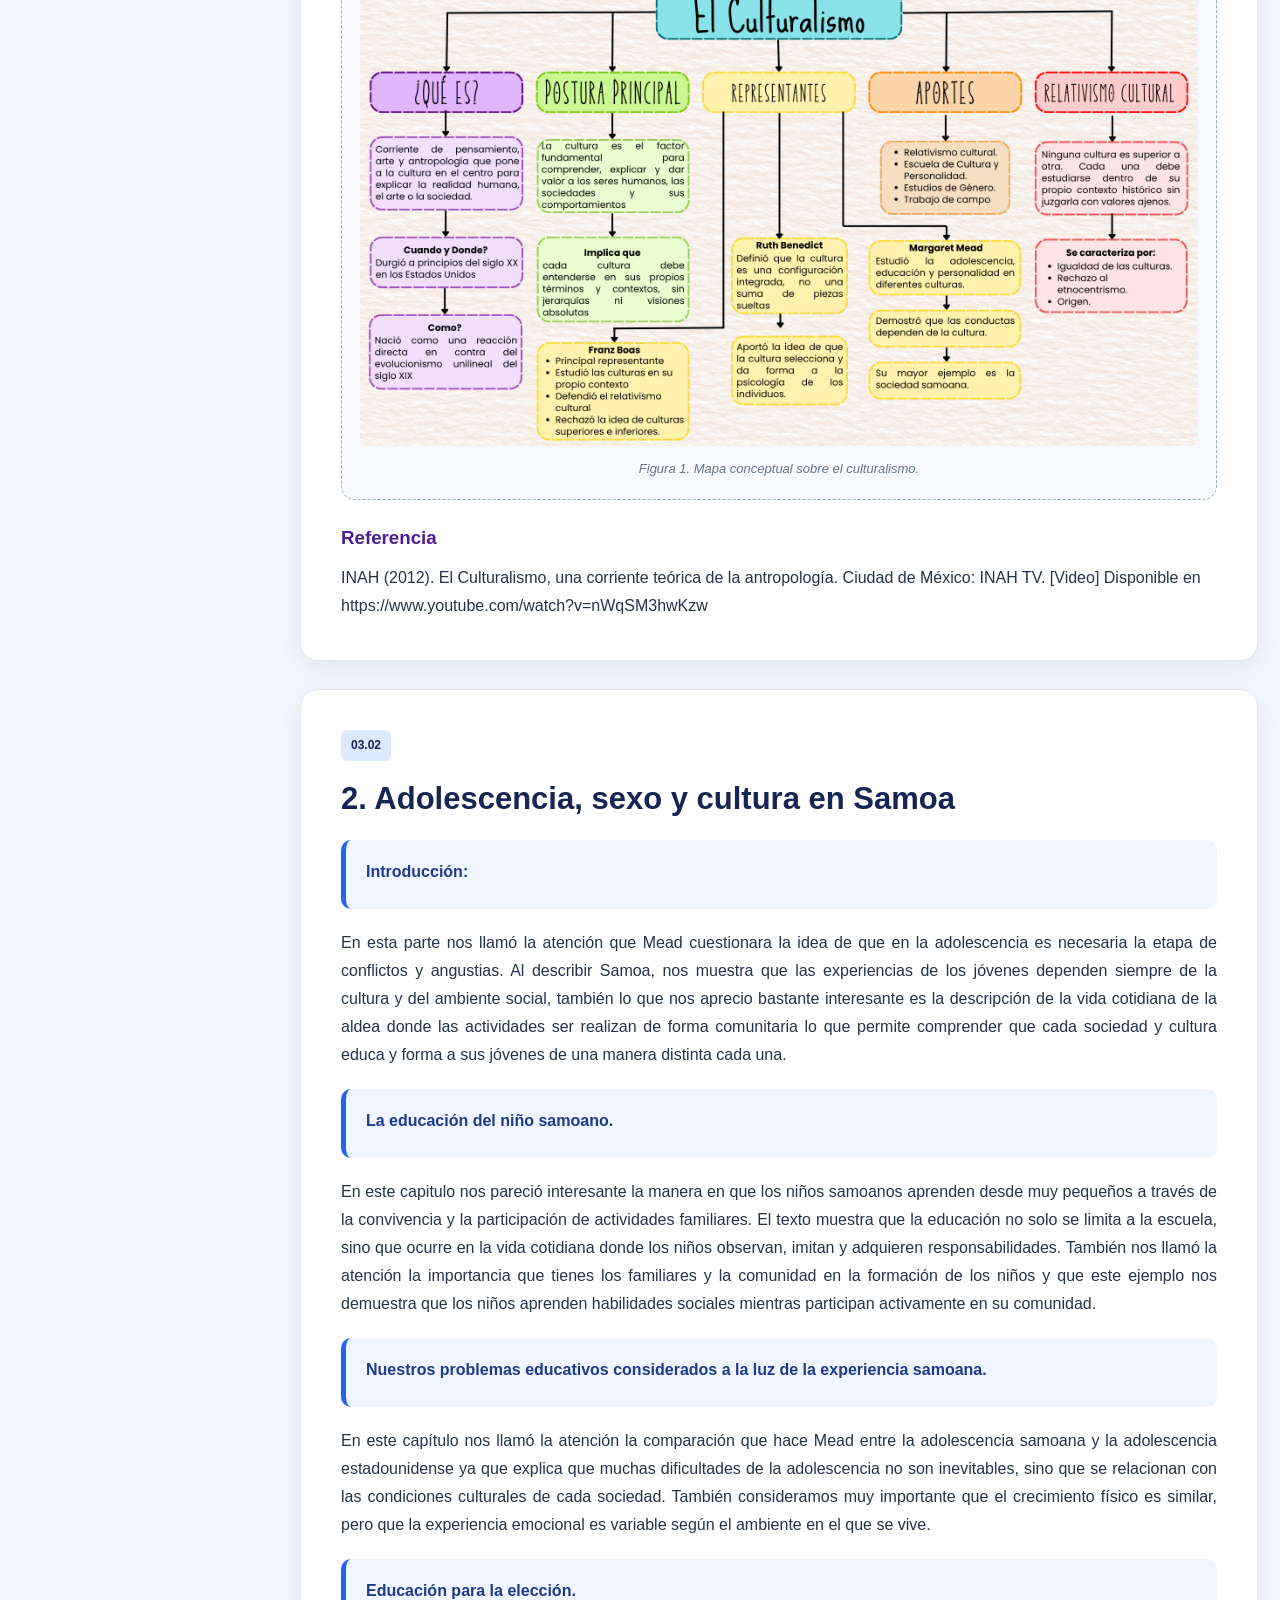
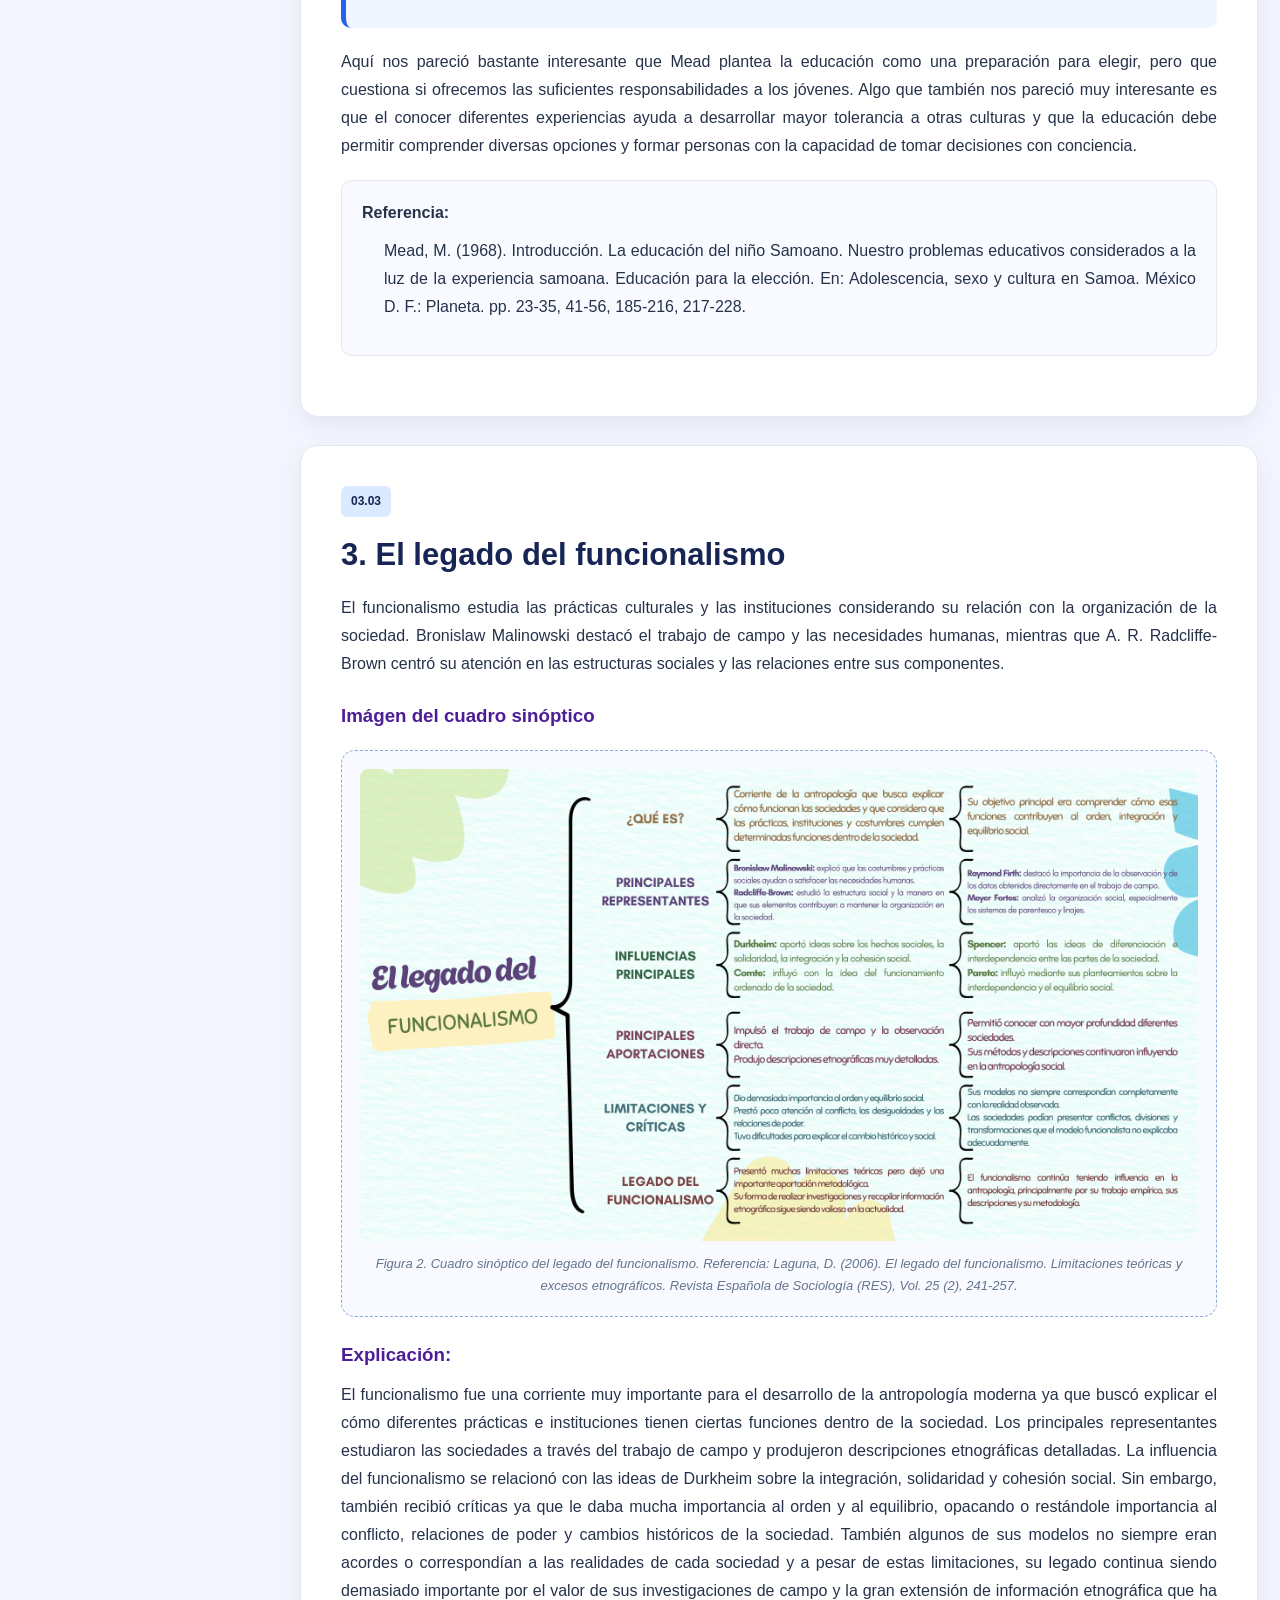
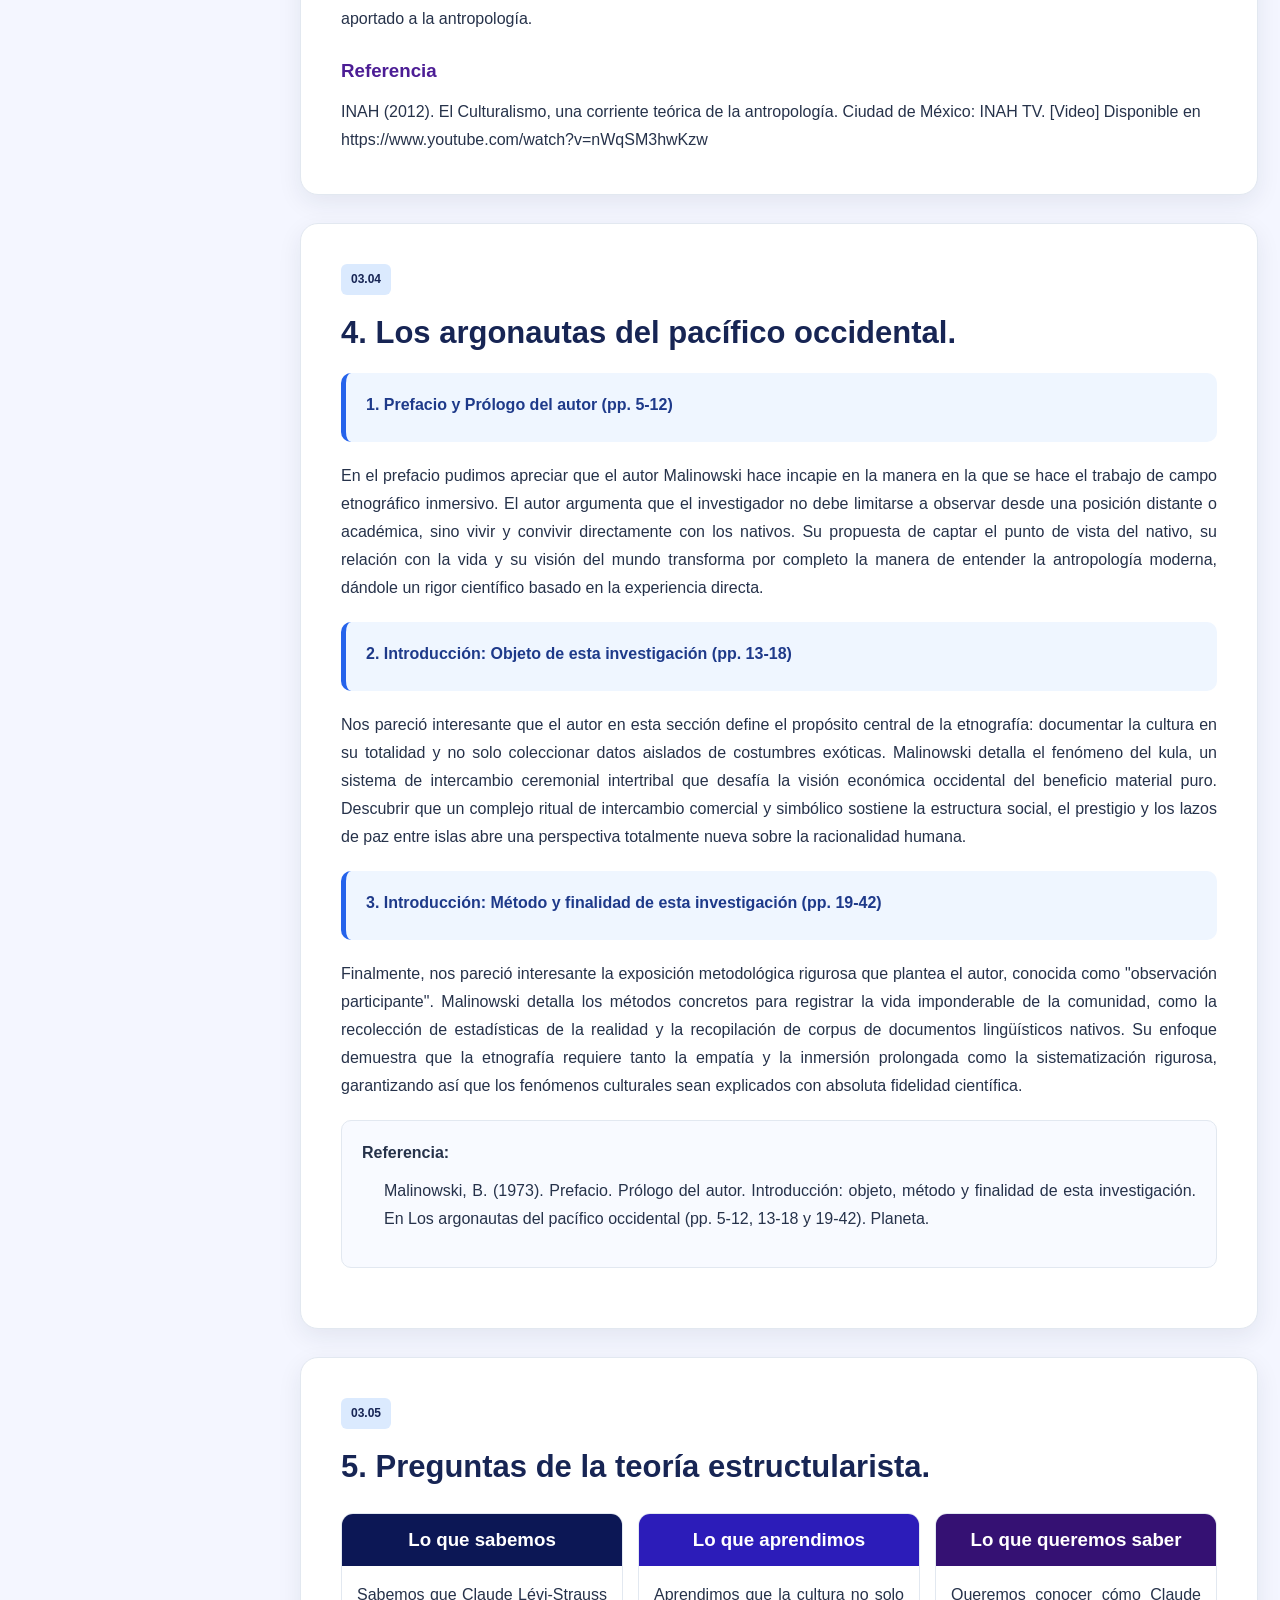
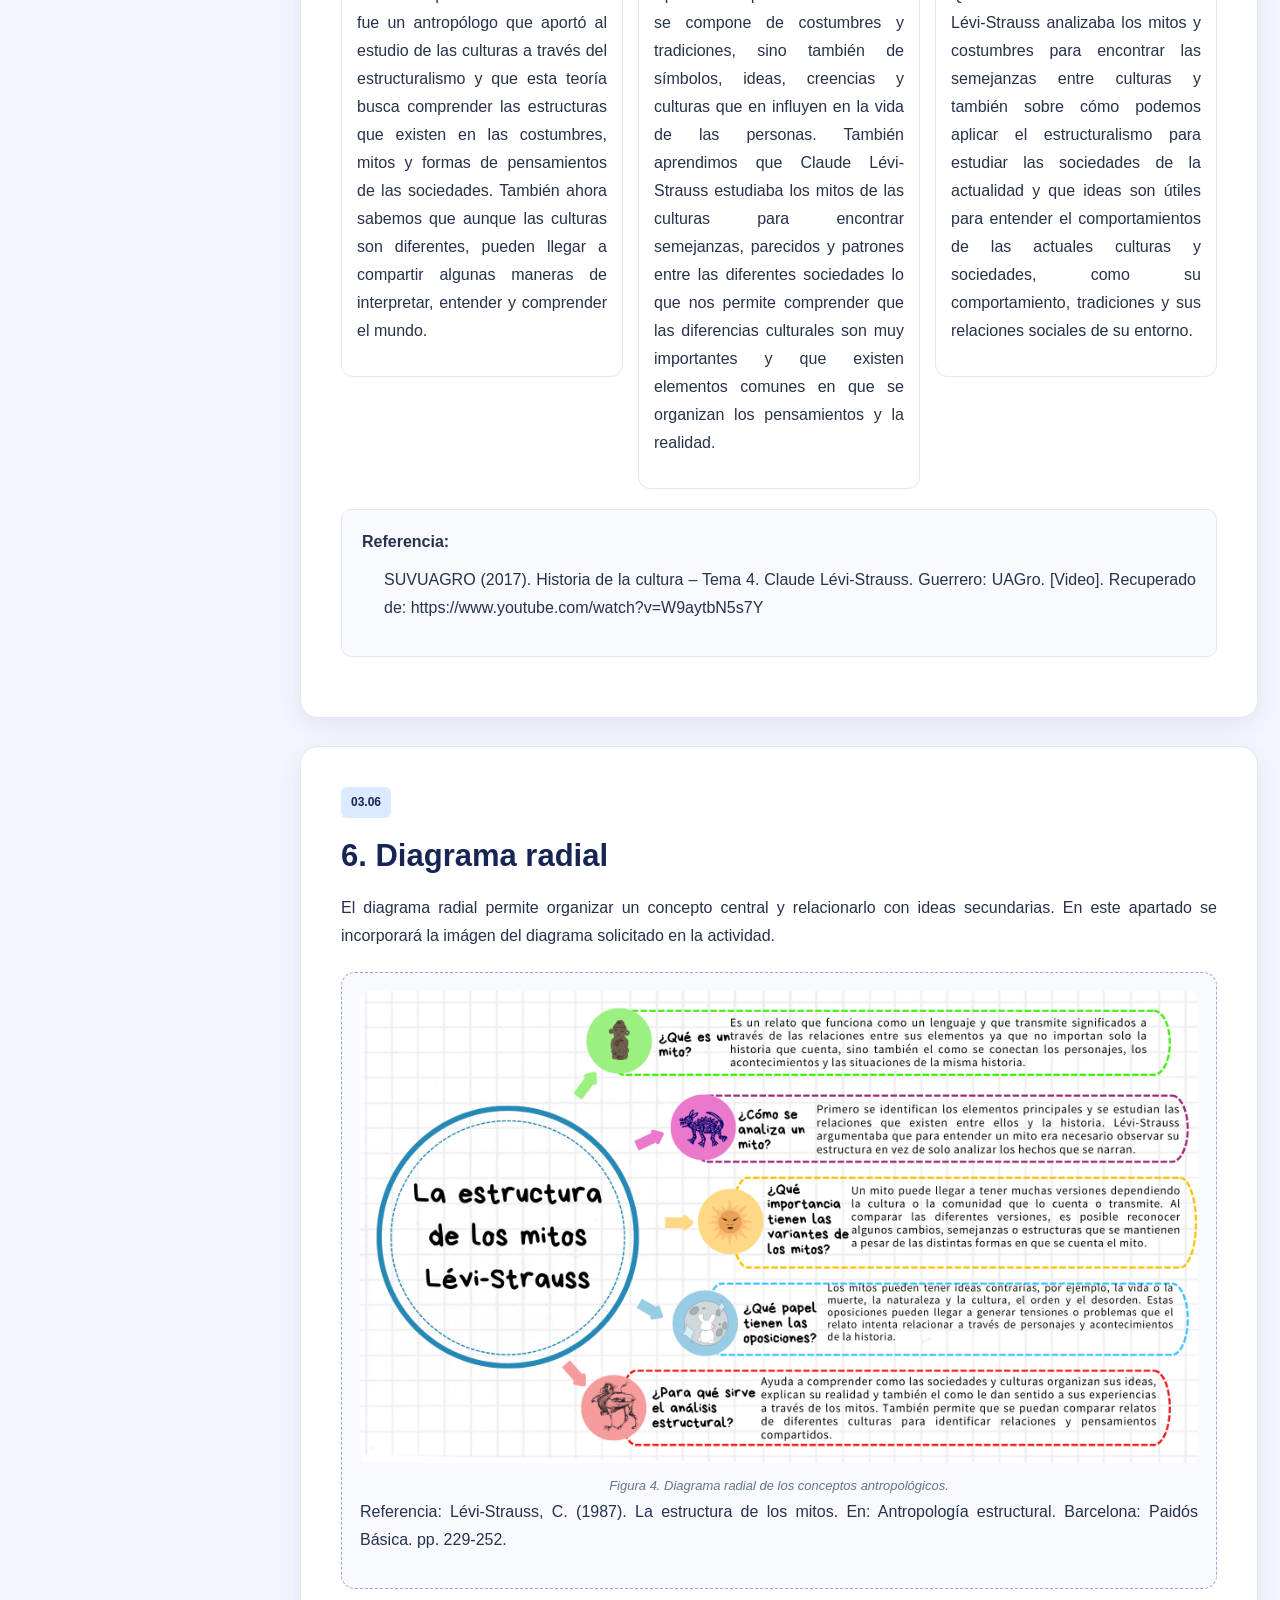
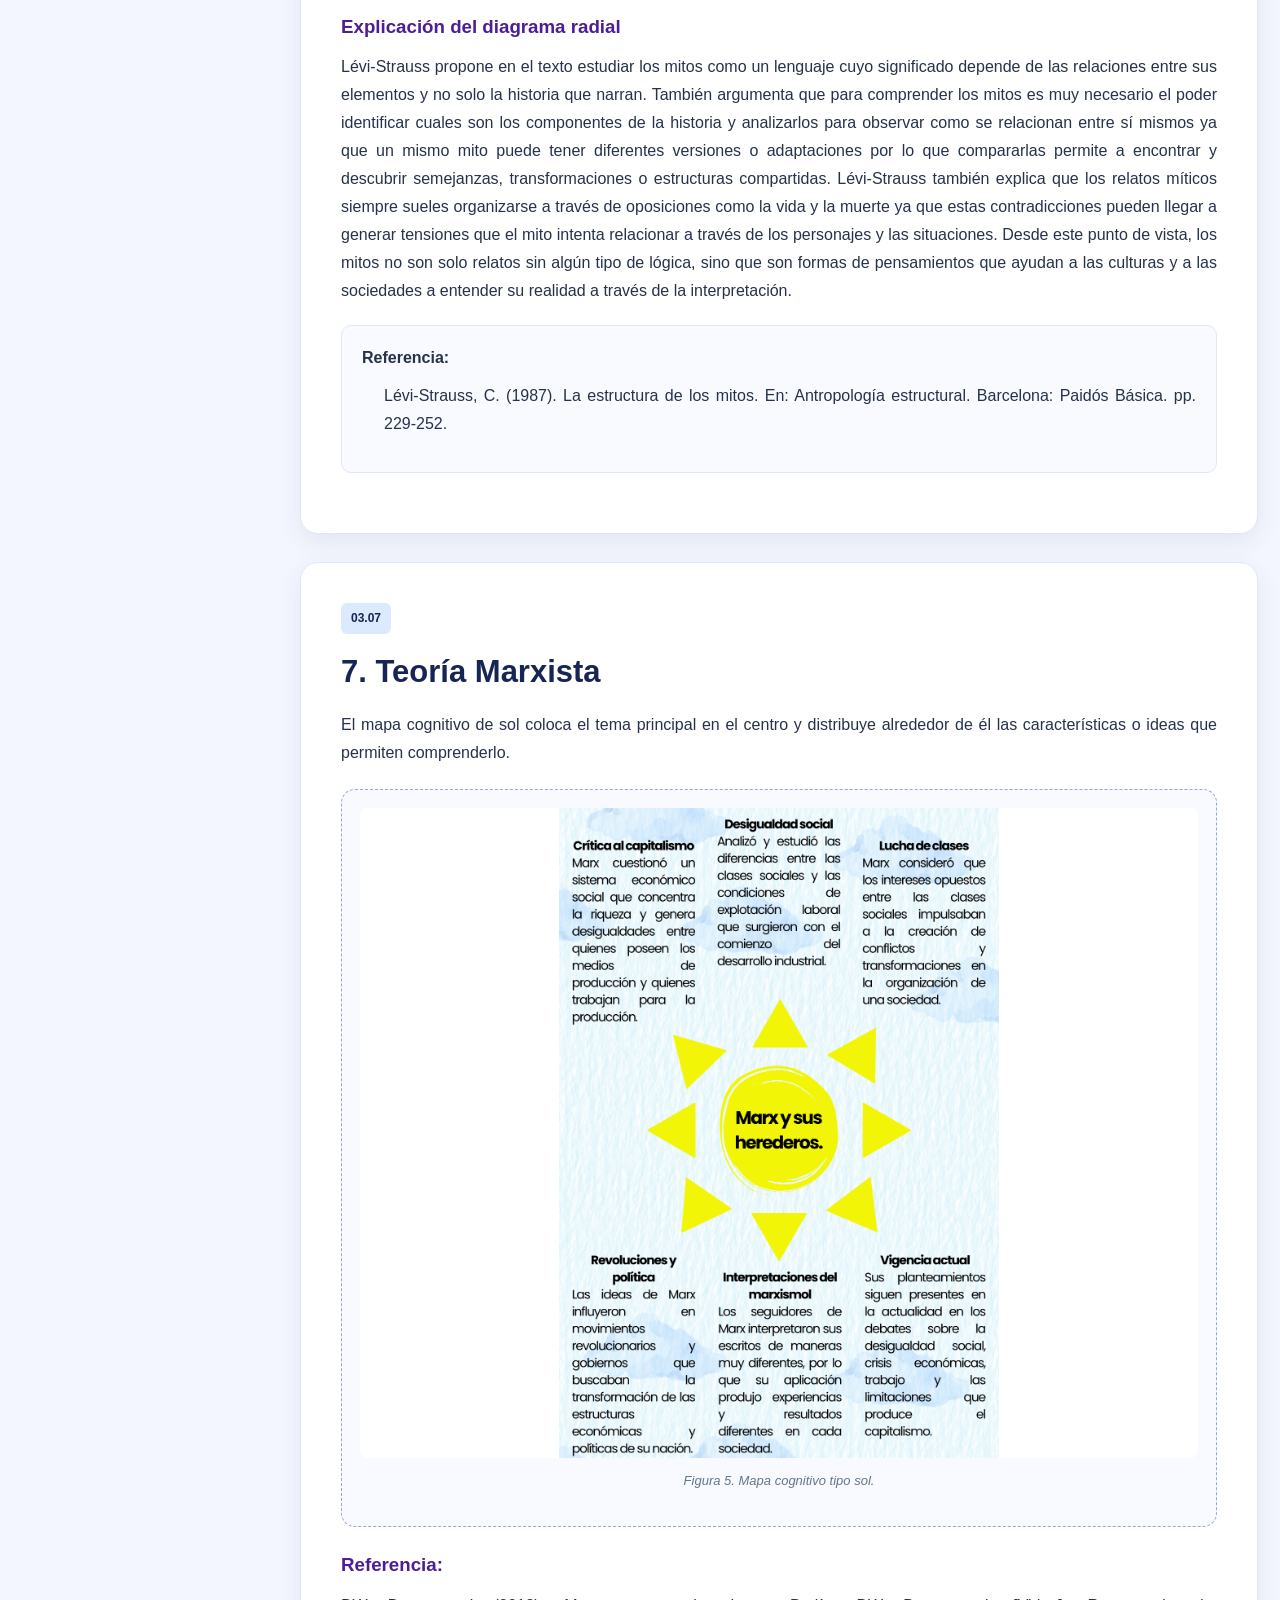
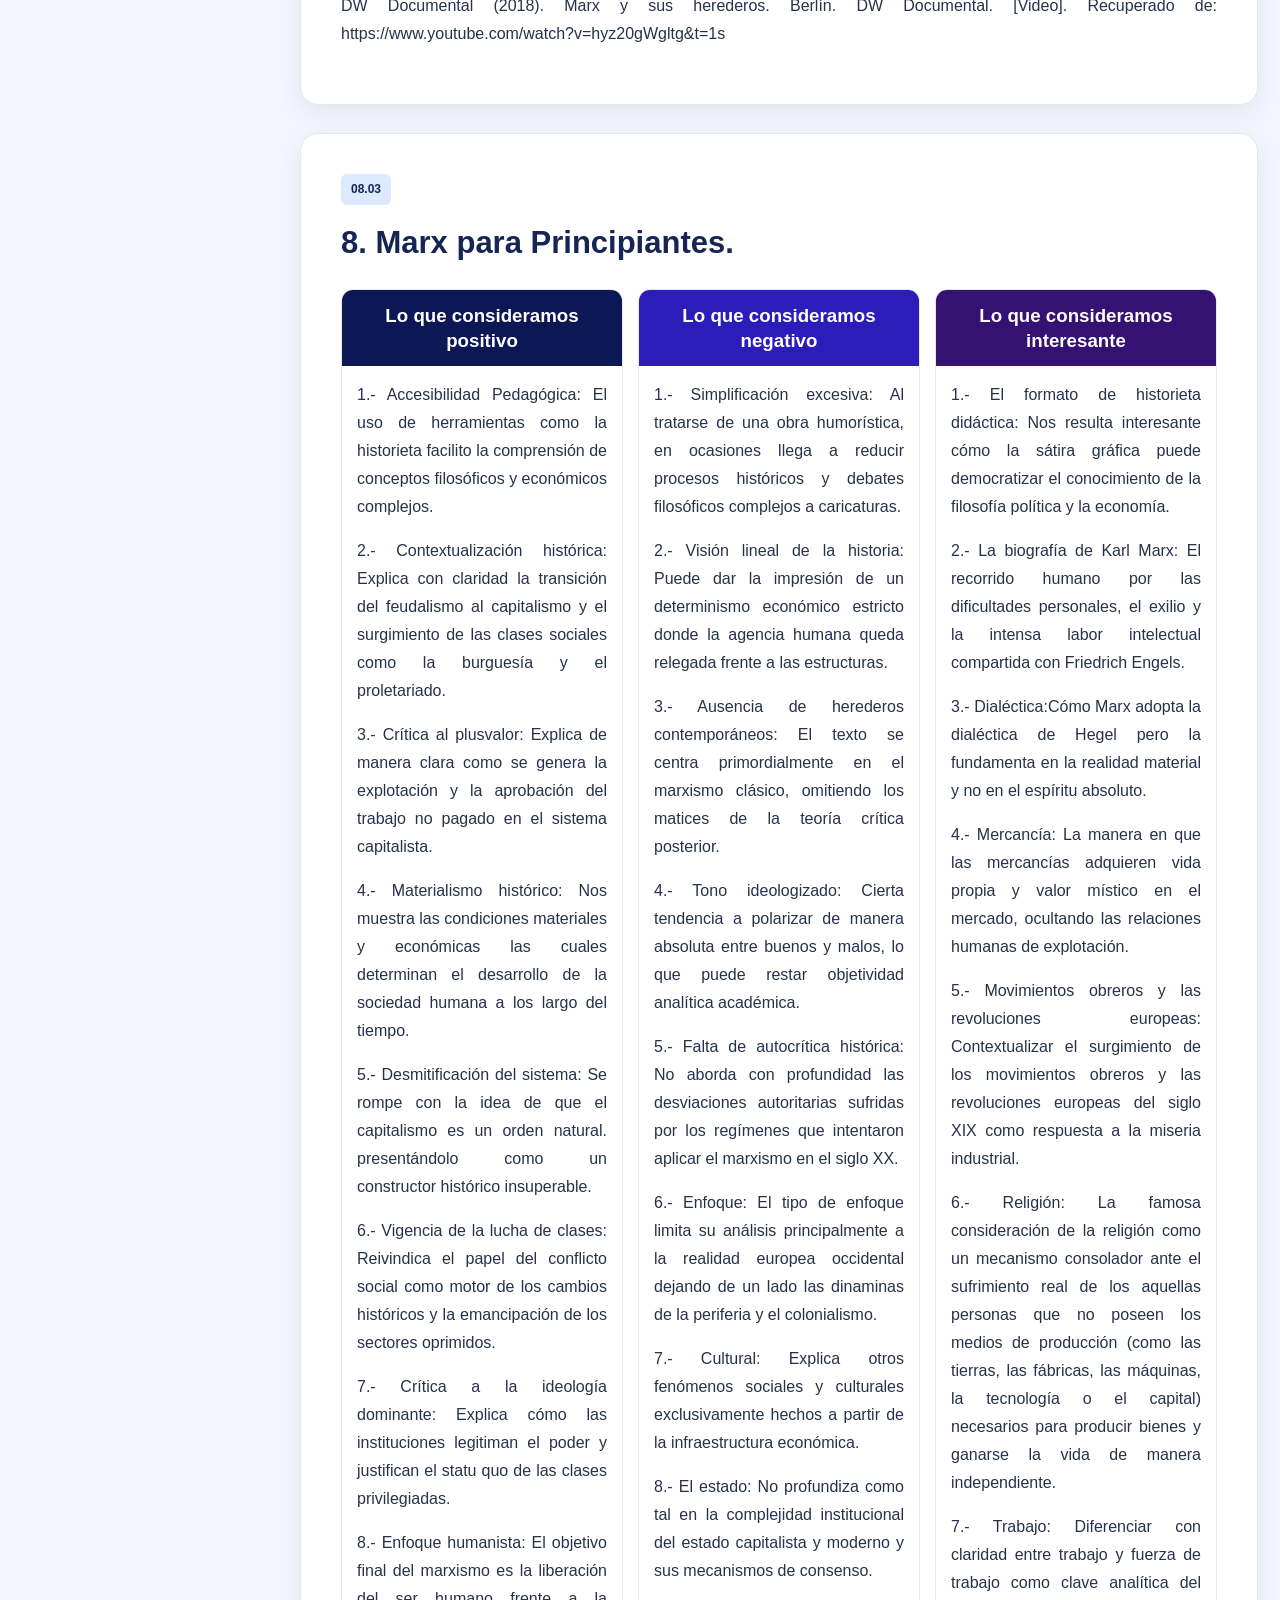
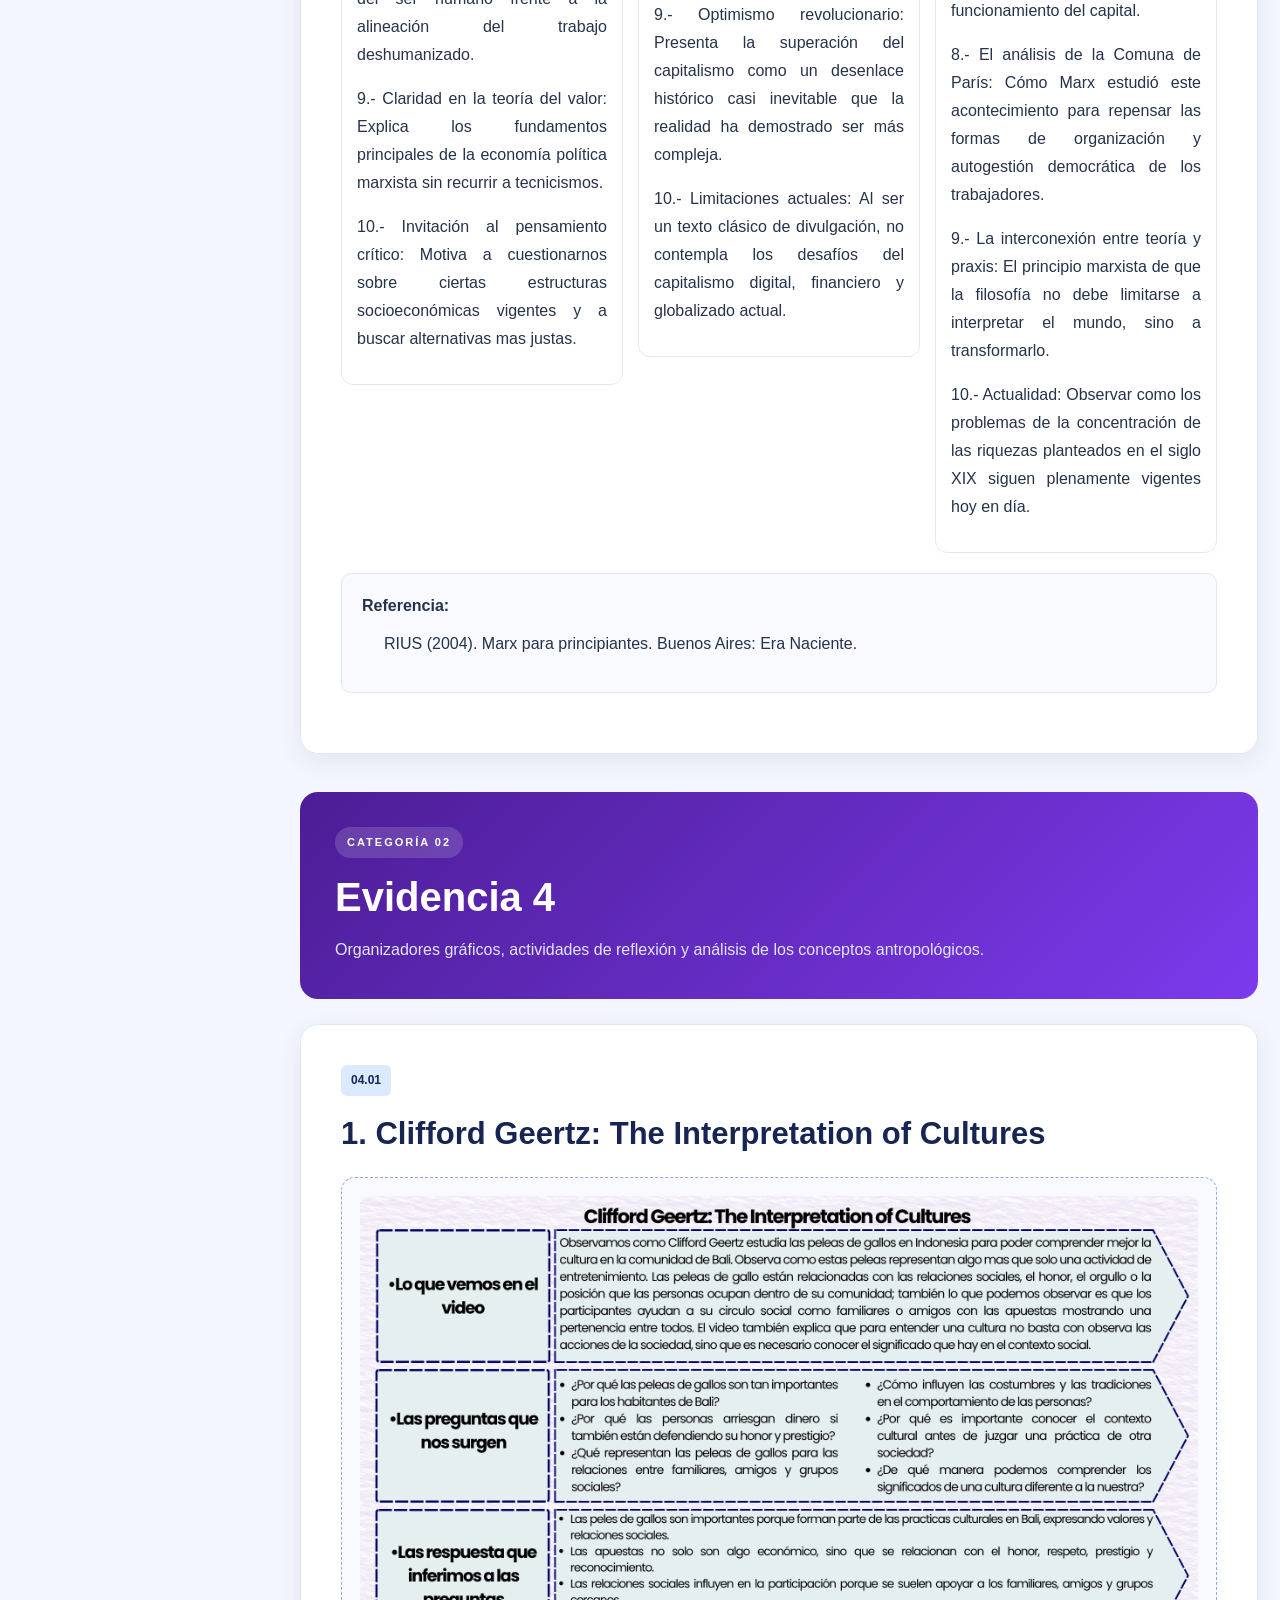
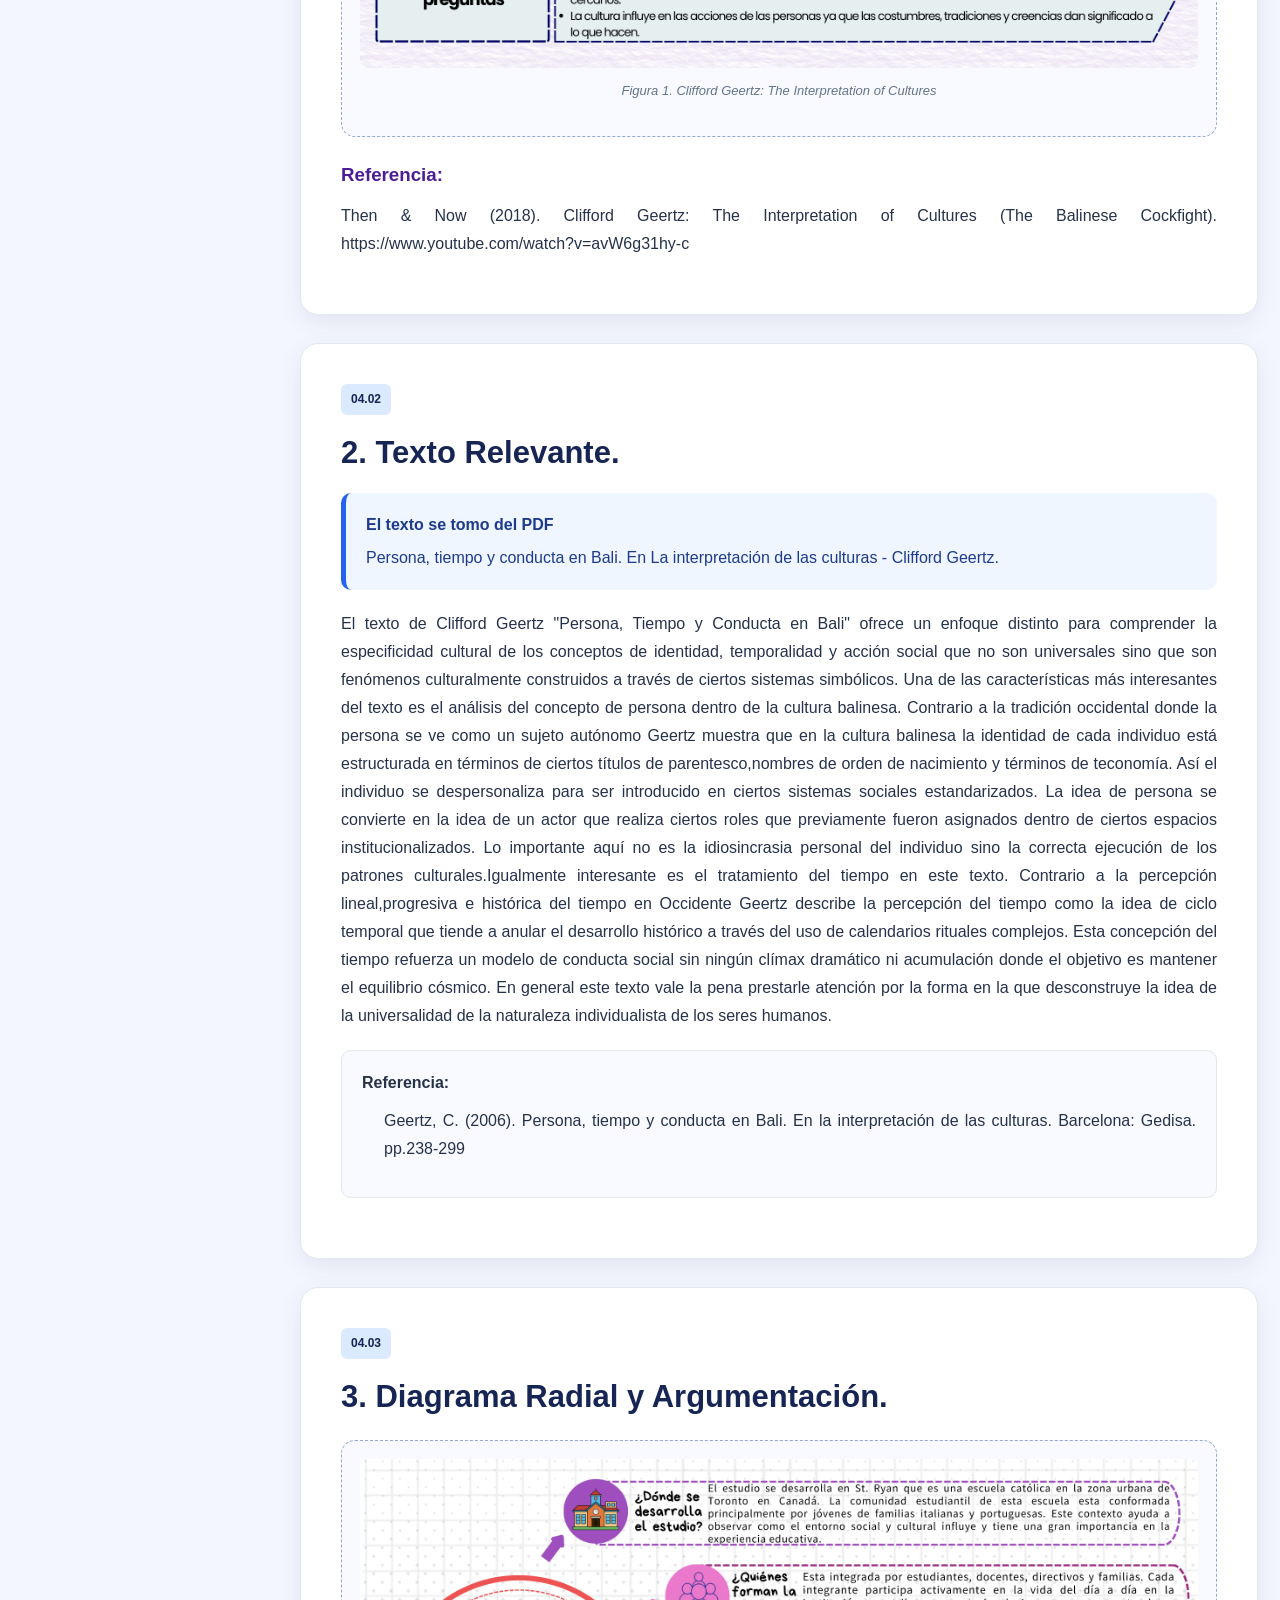
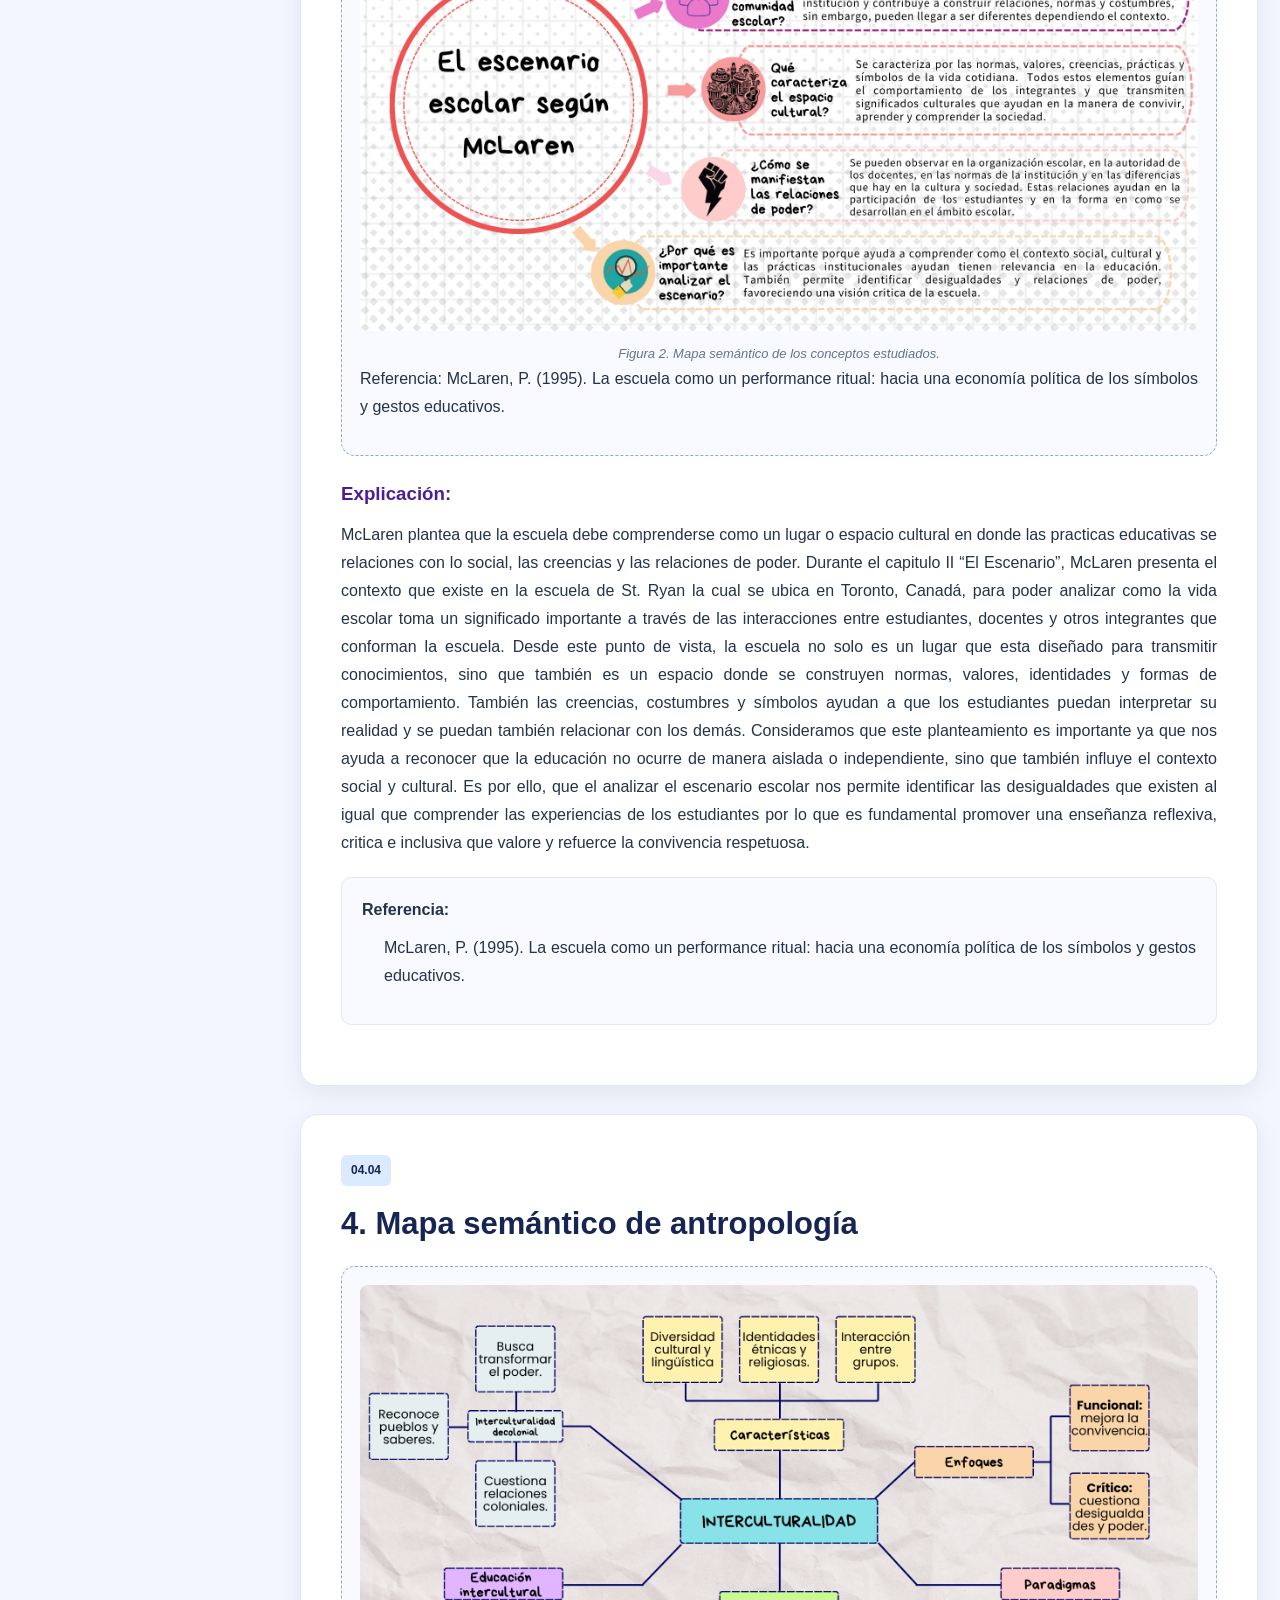
==== commit c47a9f31: "Update index.html" ====
--- a/index.html
+++ b/index.html
@@ -481,7 +481,7 @@
 
             <section id="texto-relevante" class="seccion">
                 <span class="numero-seccion">04.02</span>
-                <h2>2. Colonialidad </h2>
+                <h2>2. Texto Relevante. </h2>
 
                 <div class="instrucciones">
                     <strong>El texto se tomo del PDF</strong>
